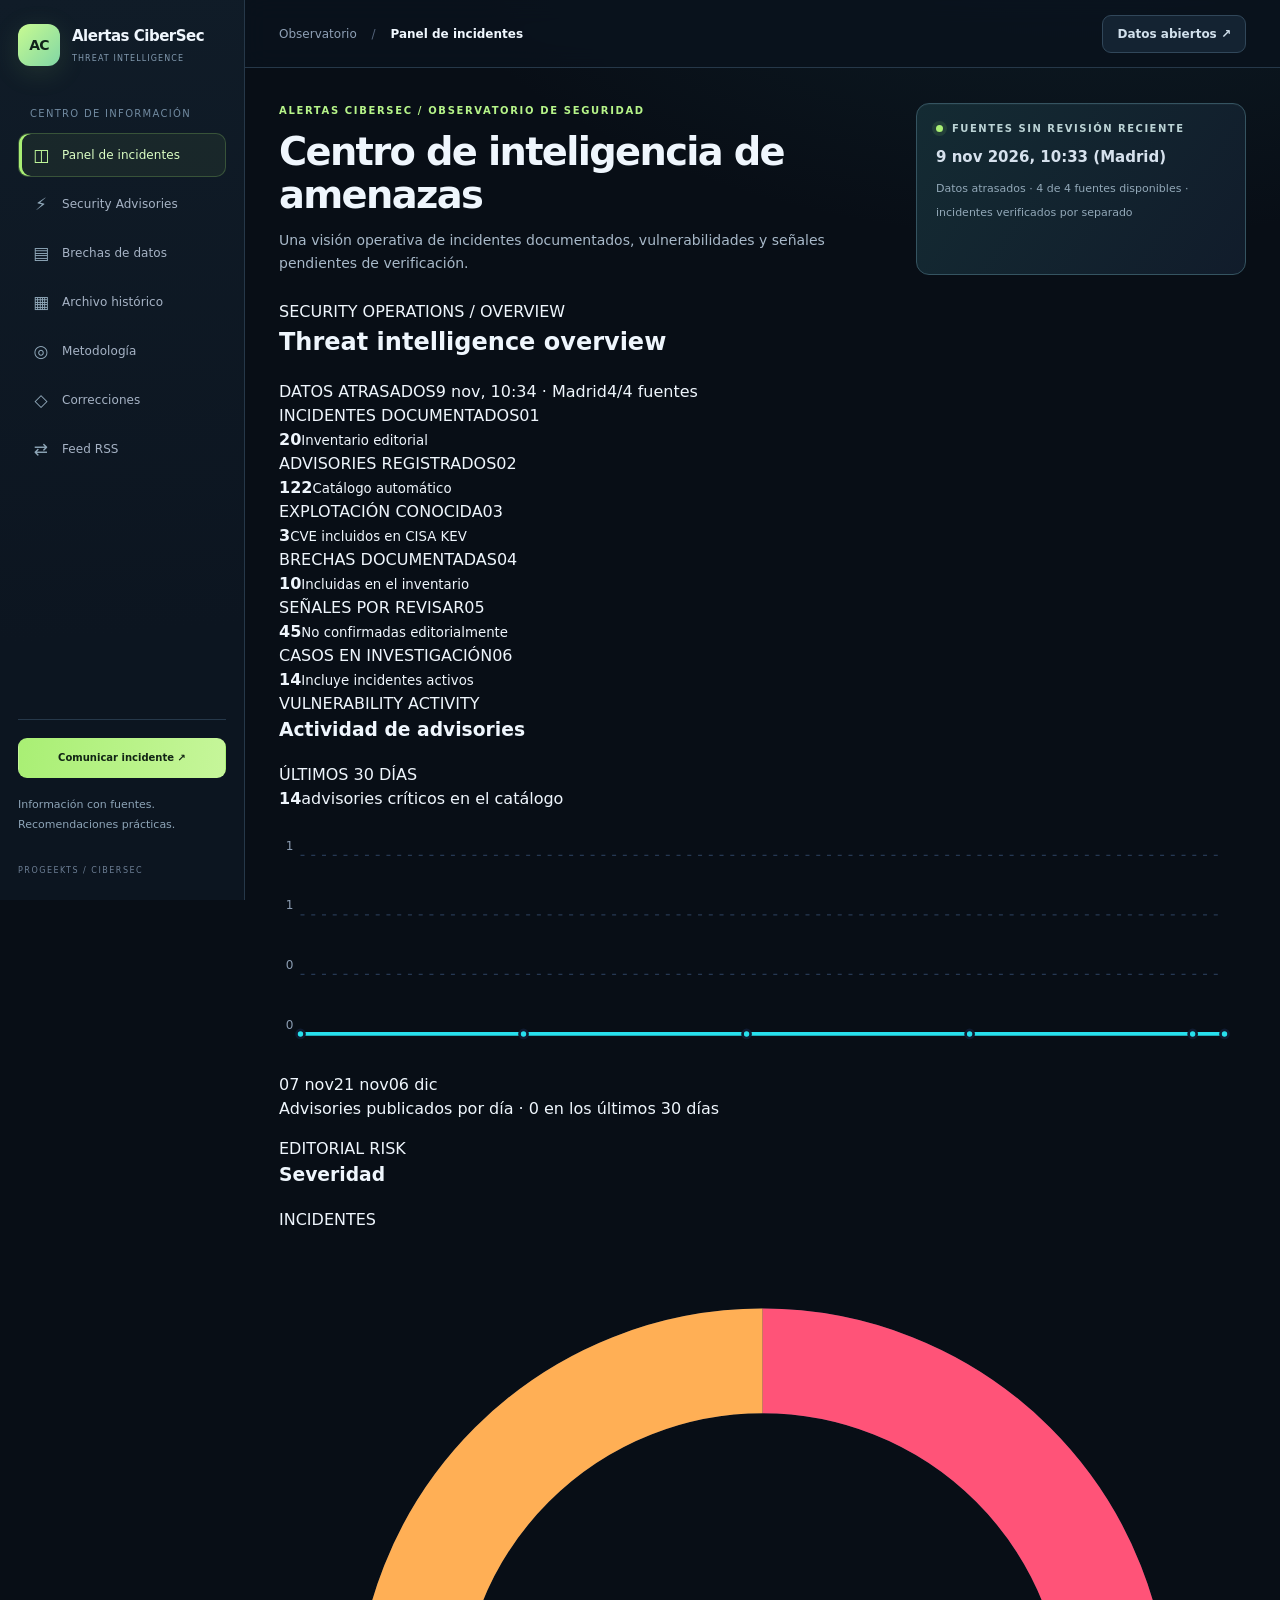
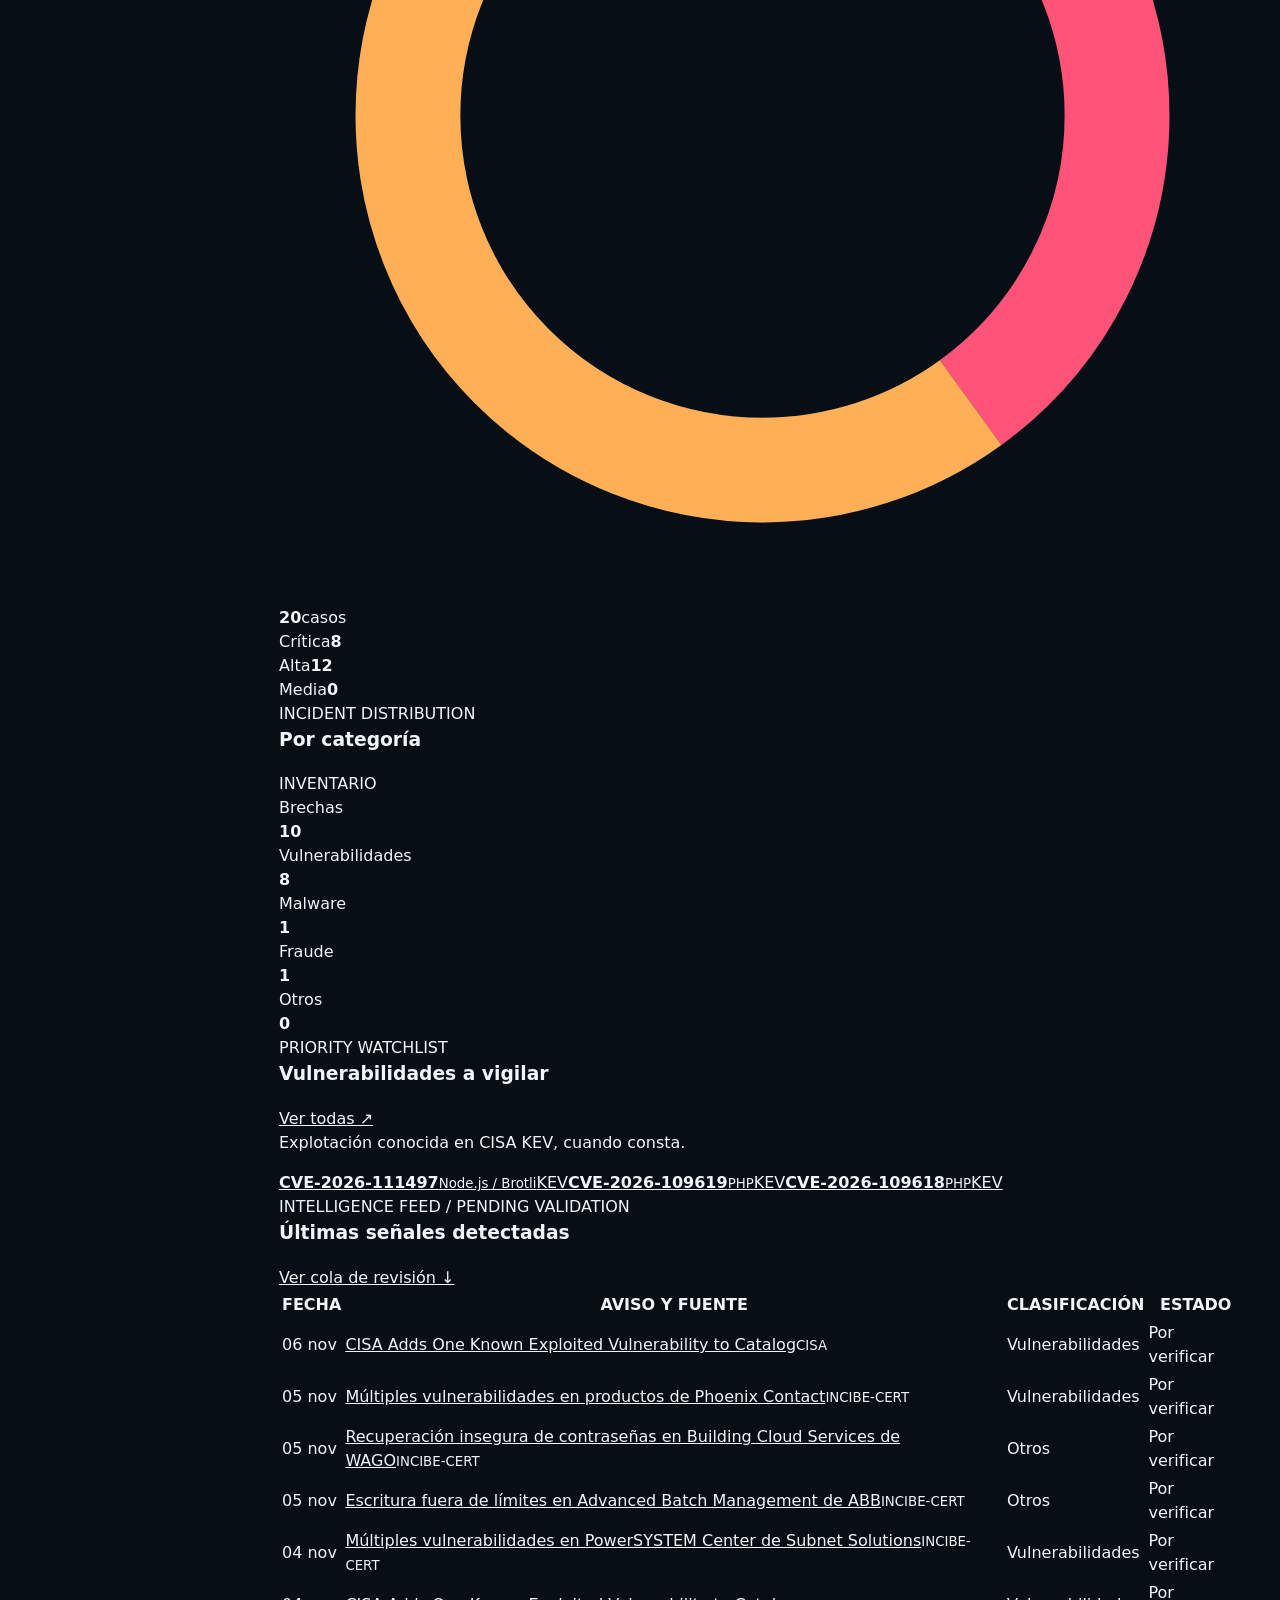
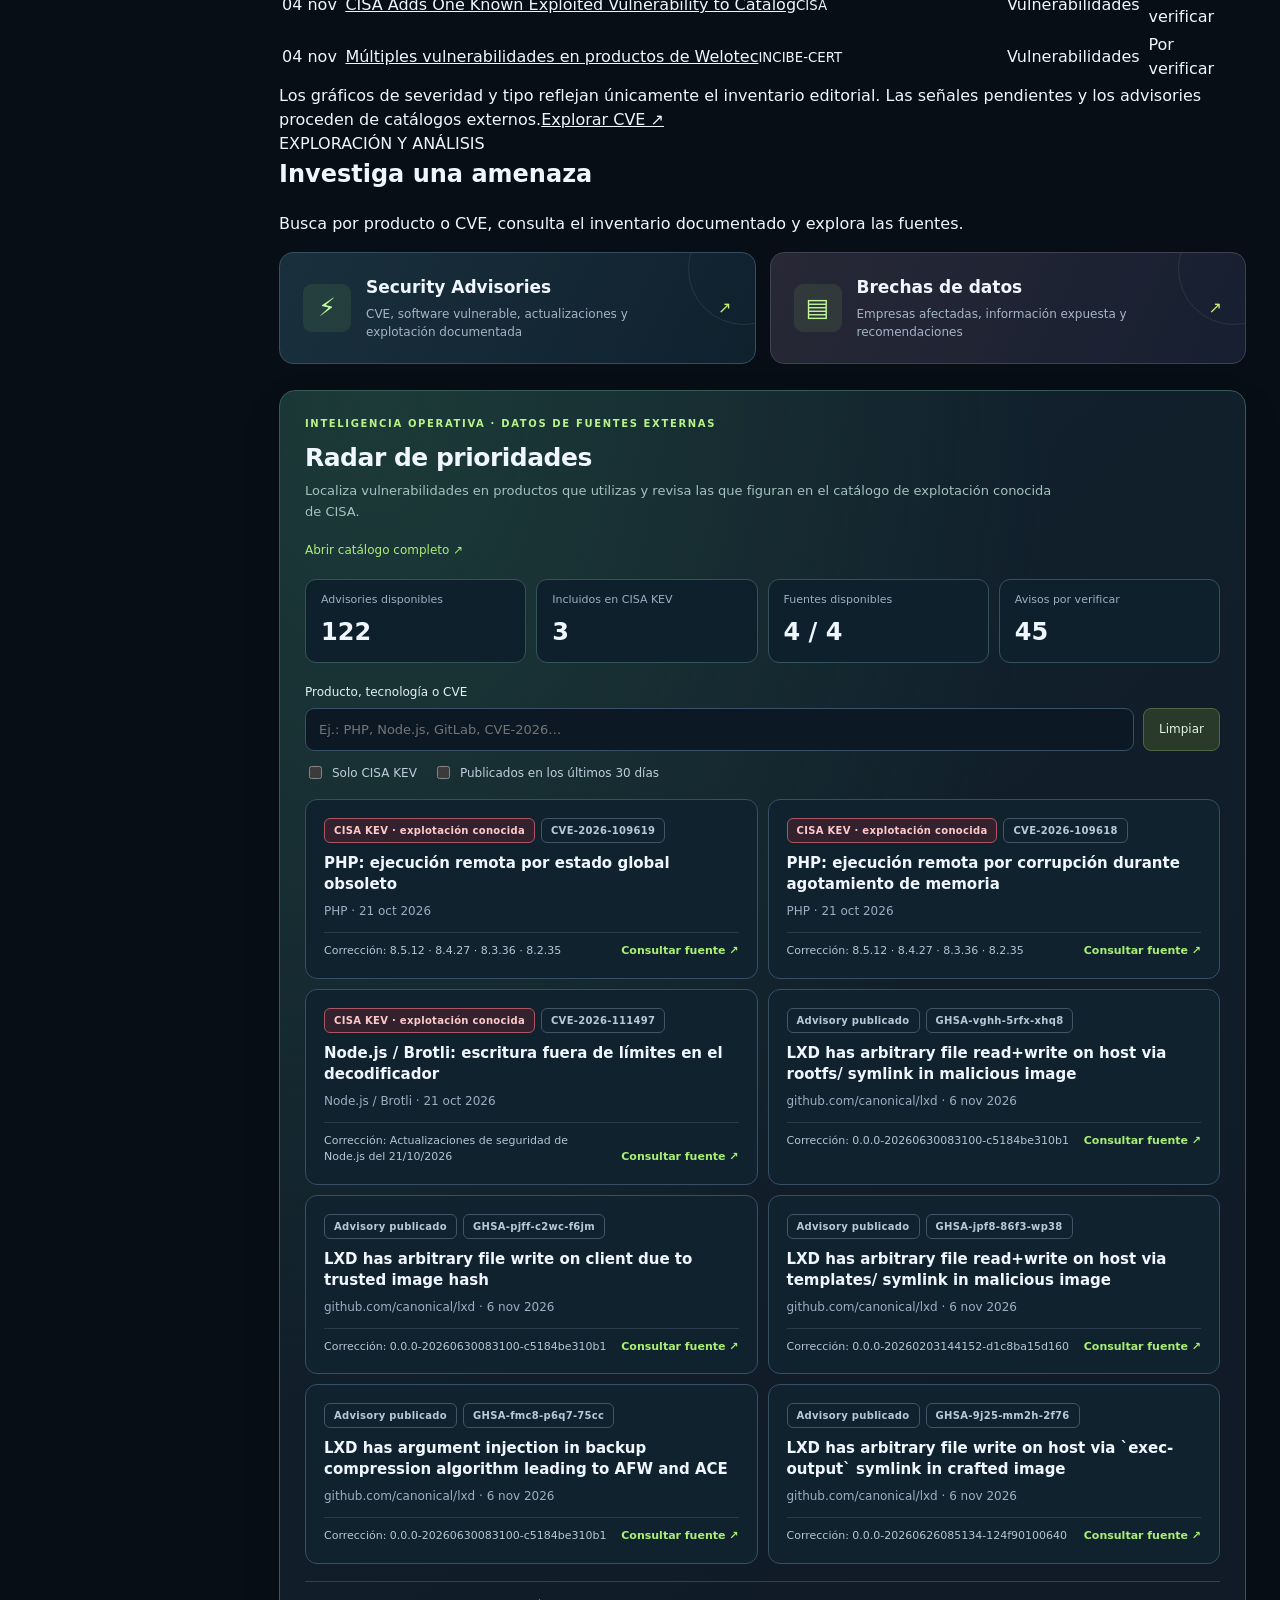
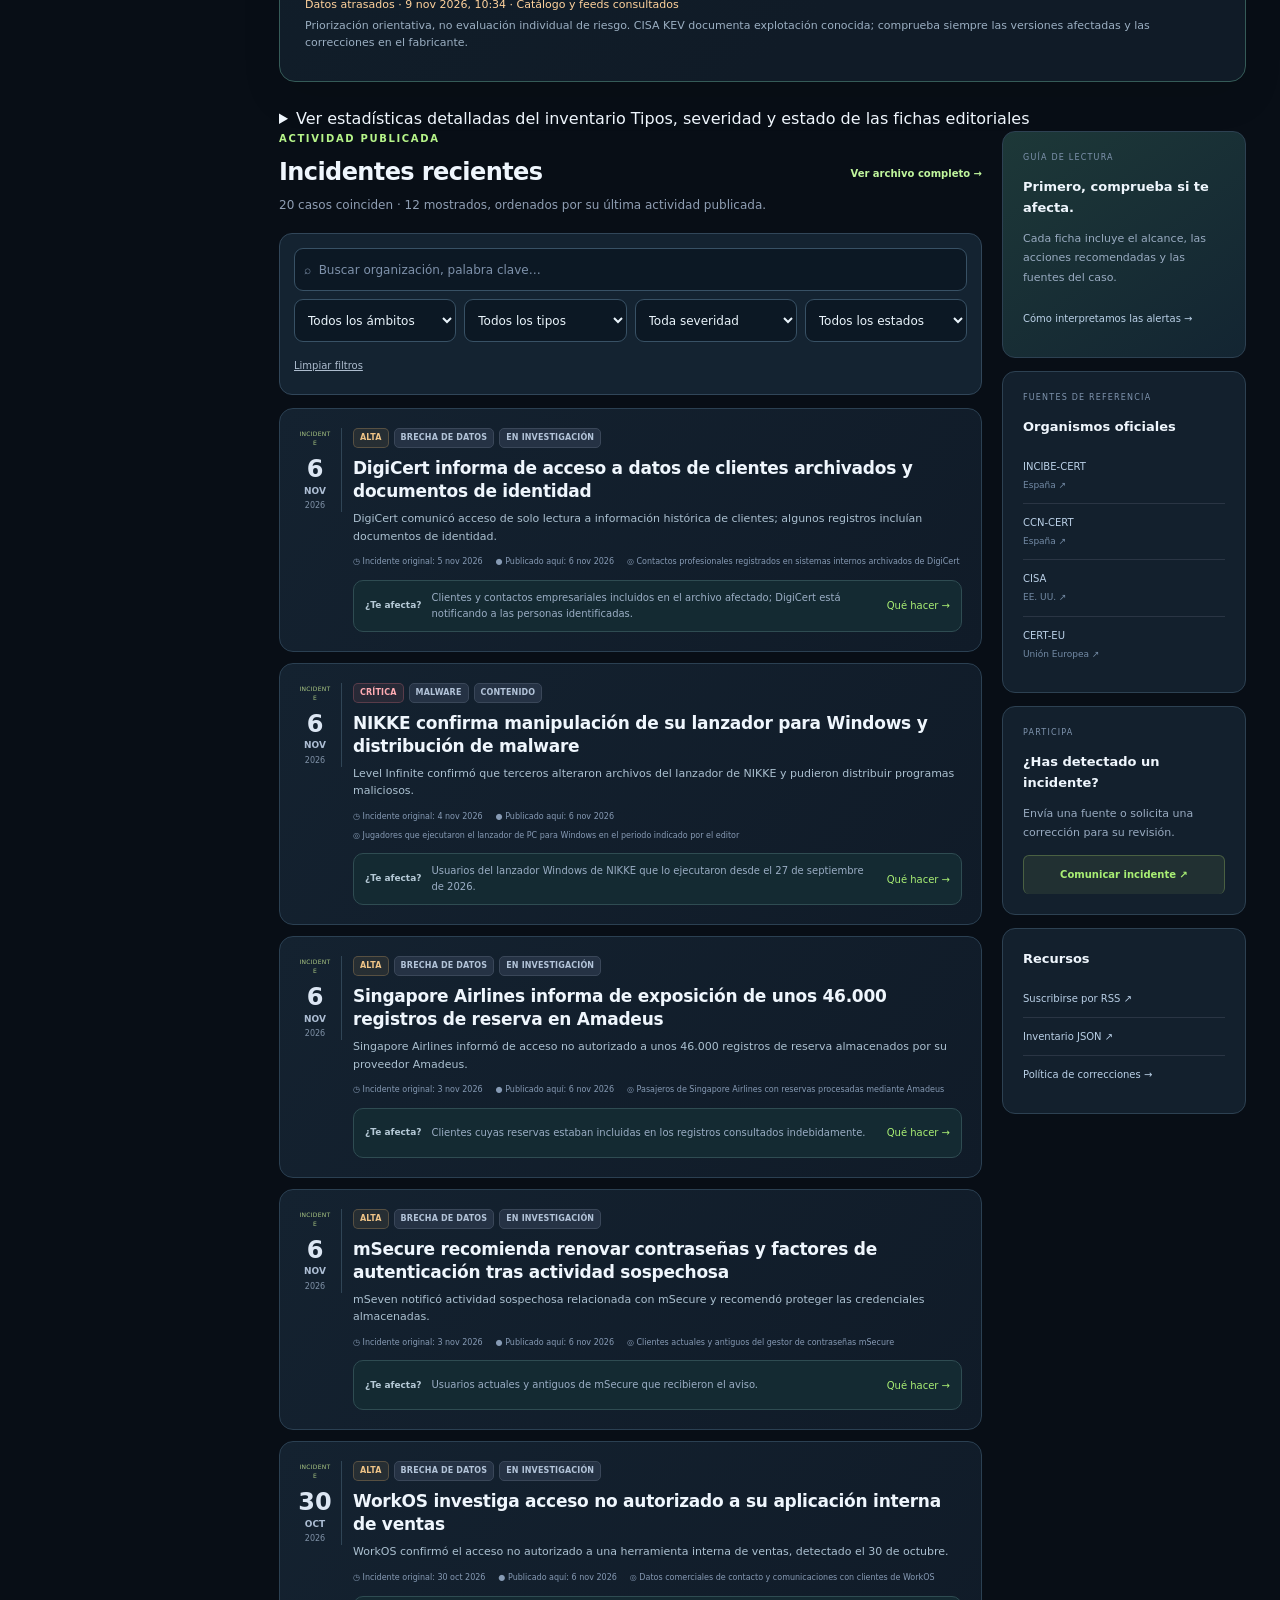
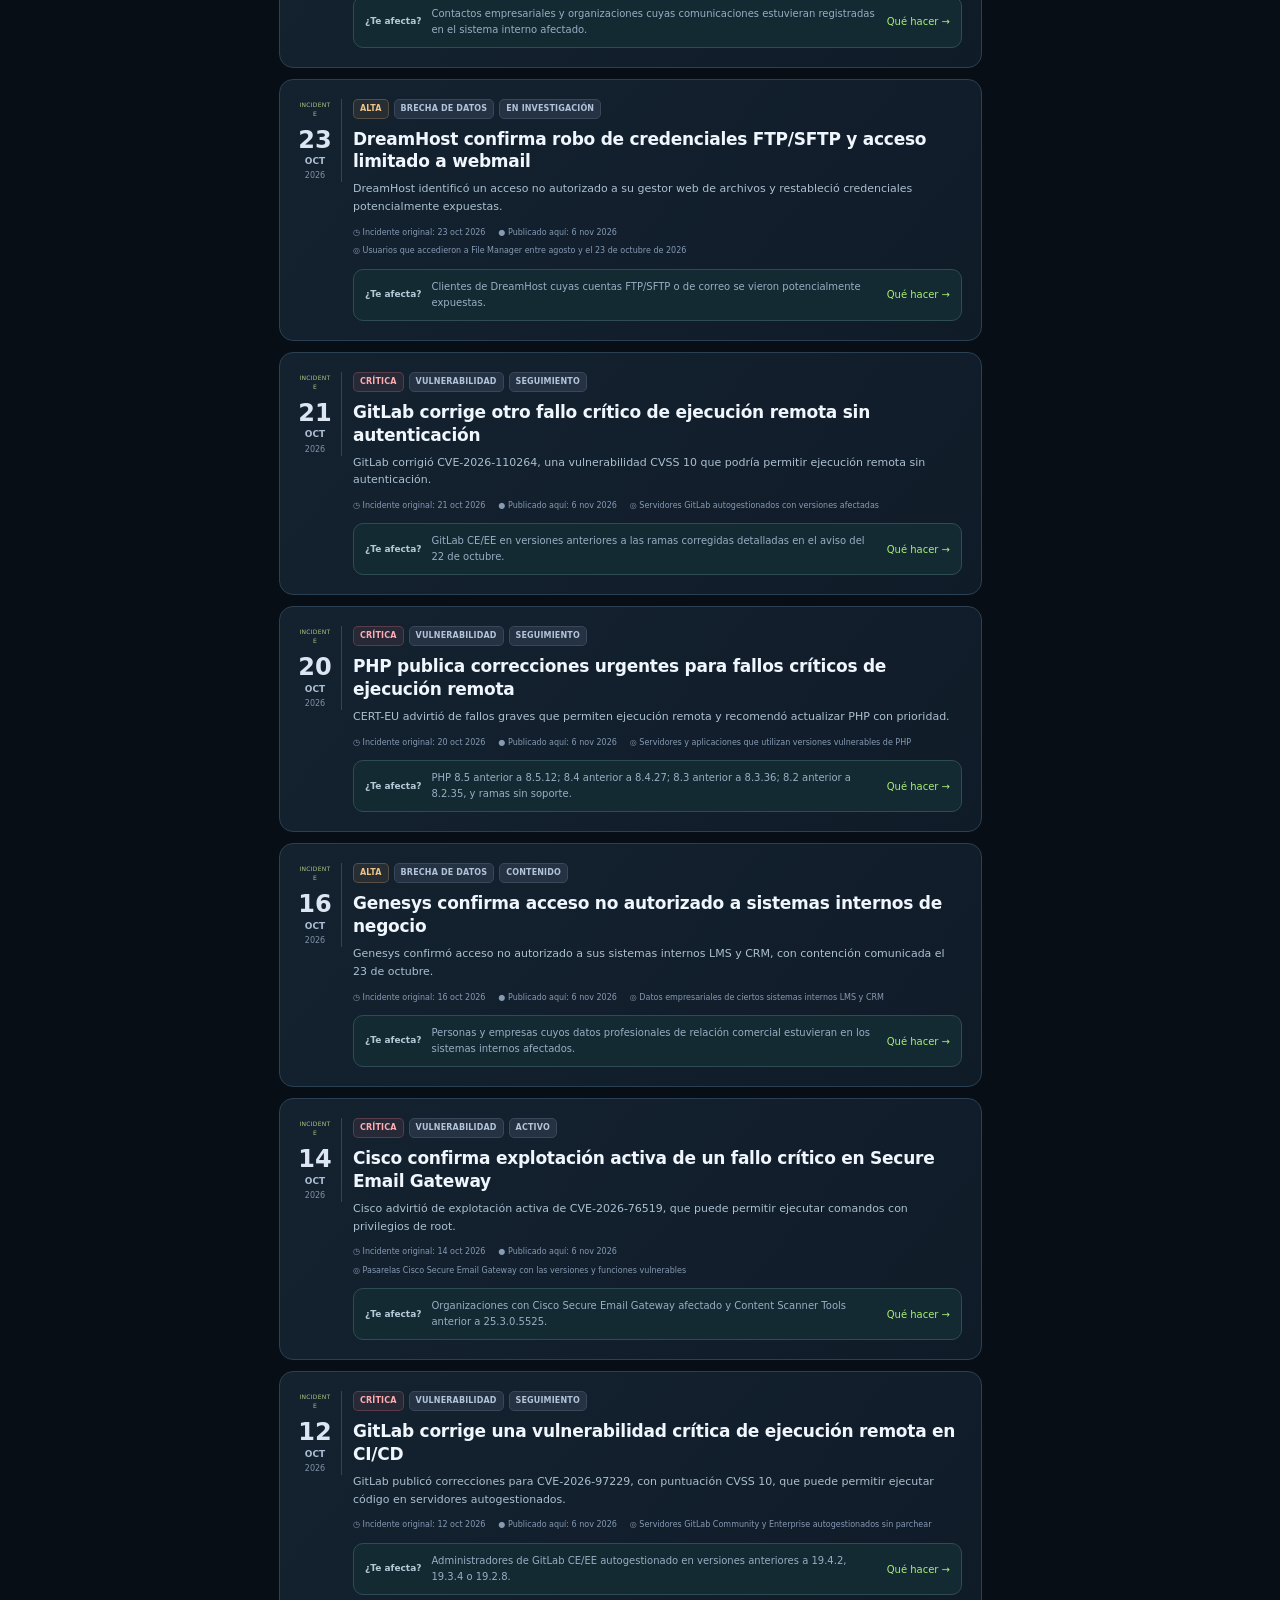
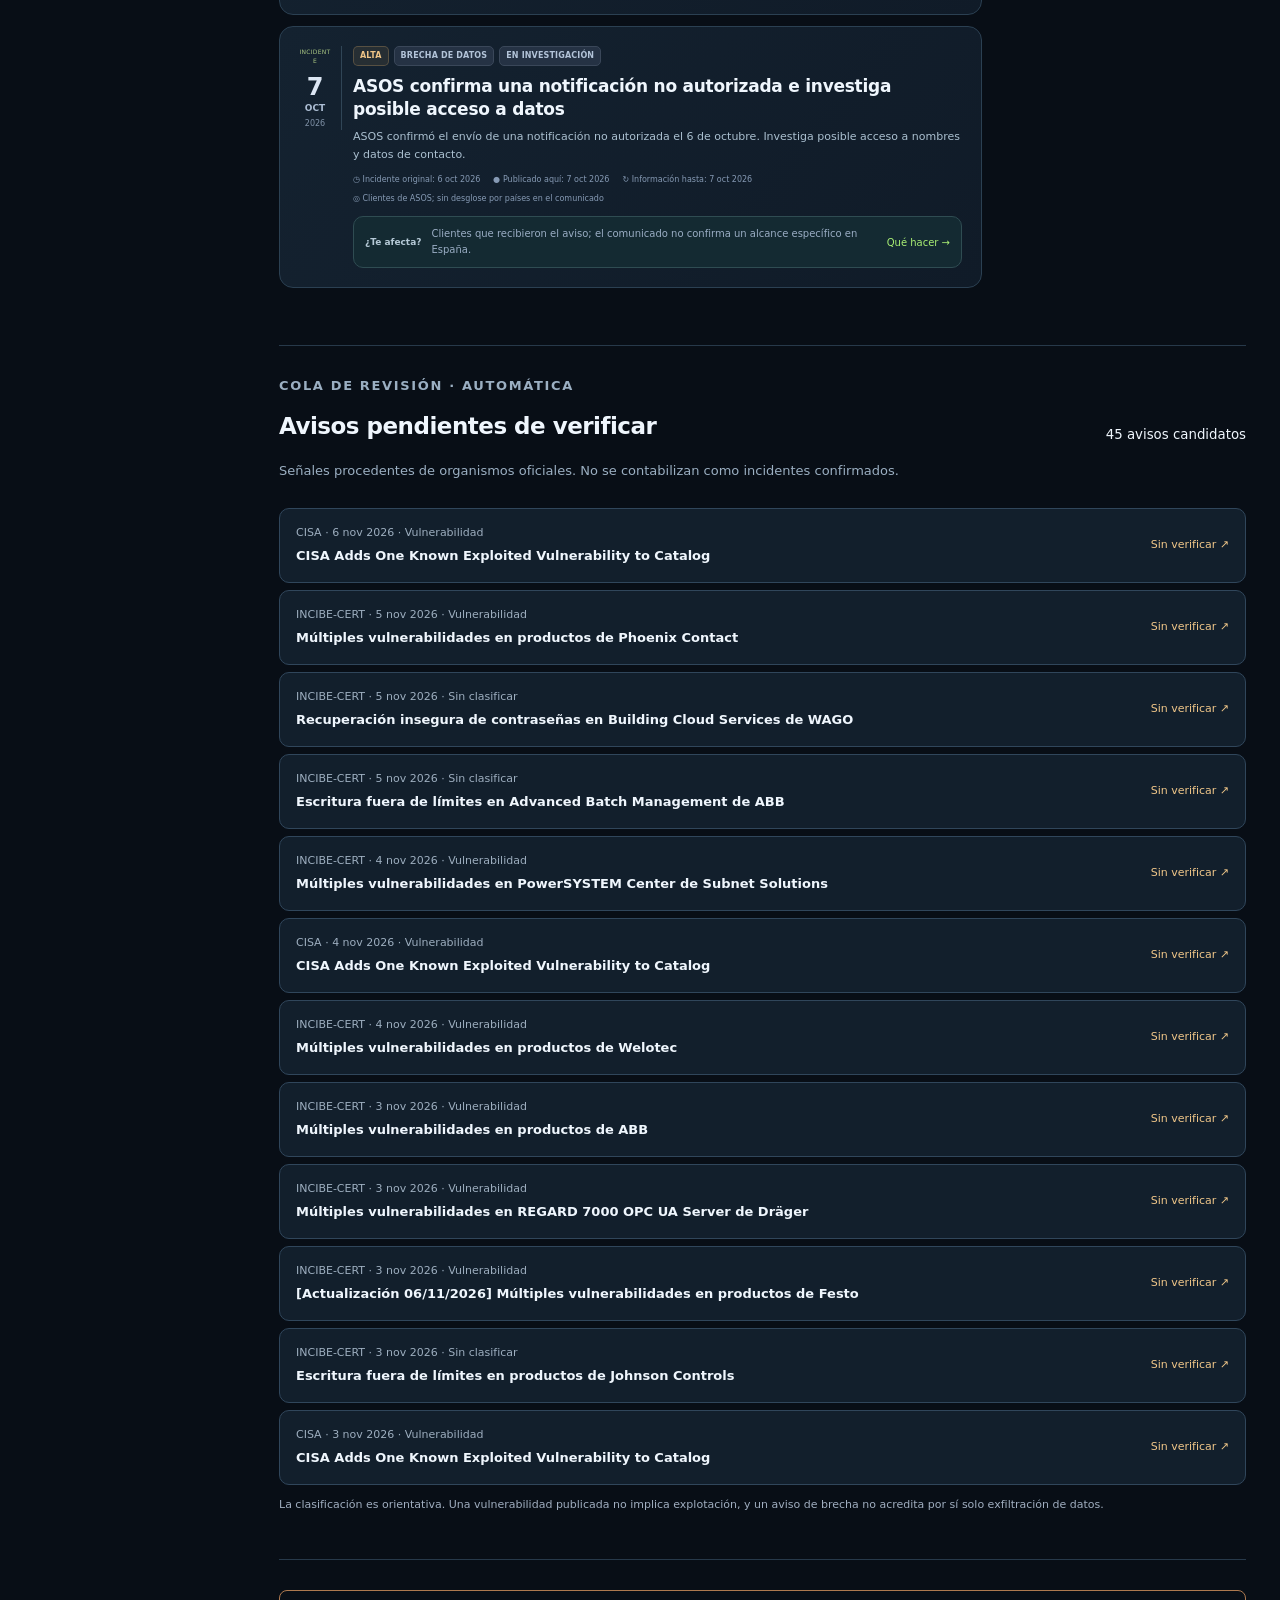
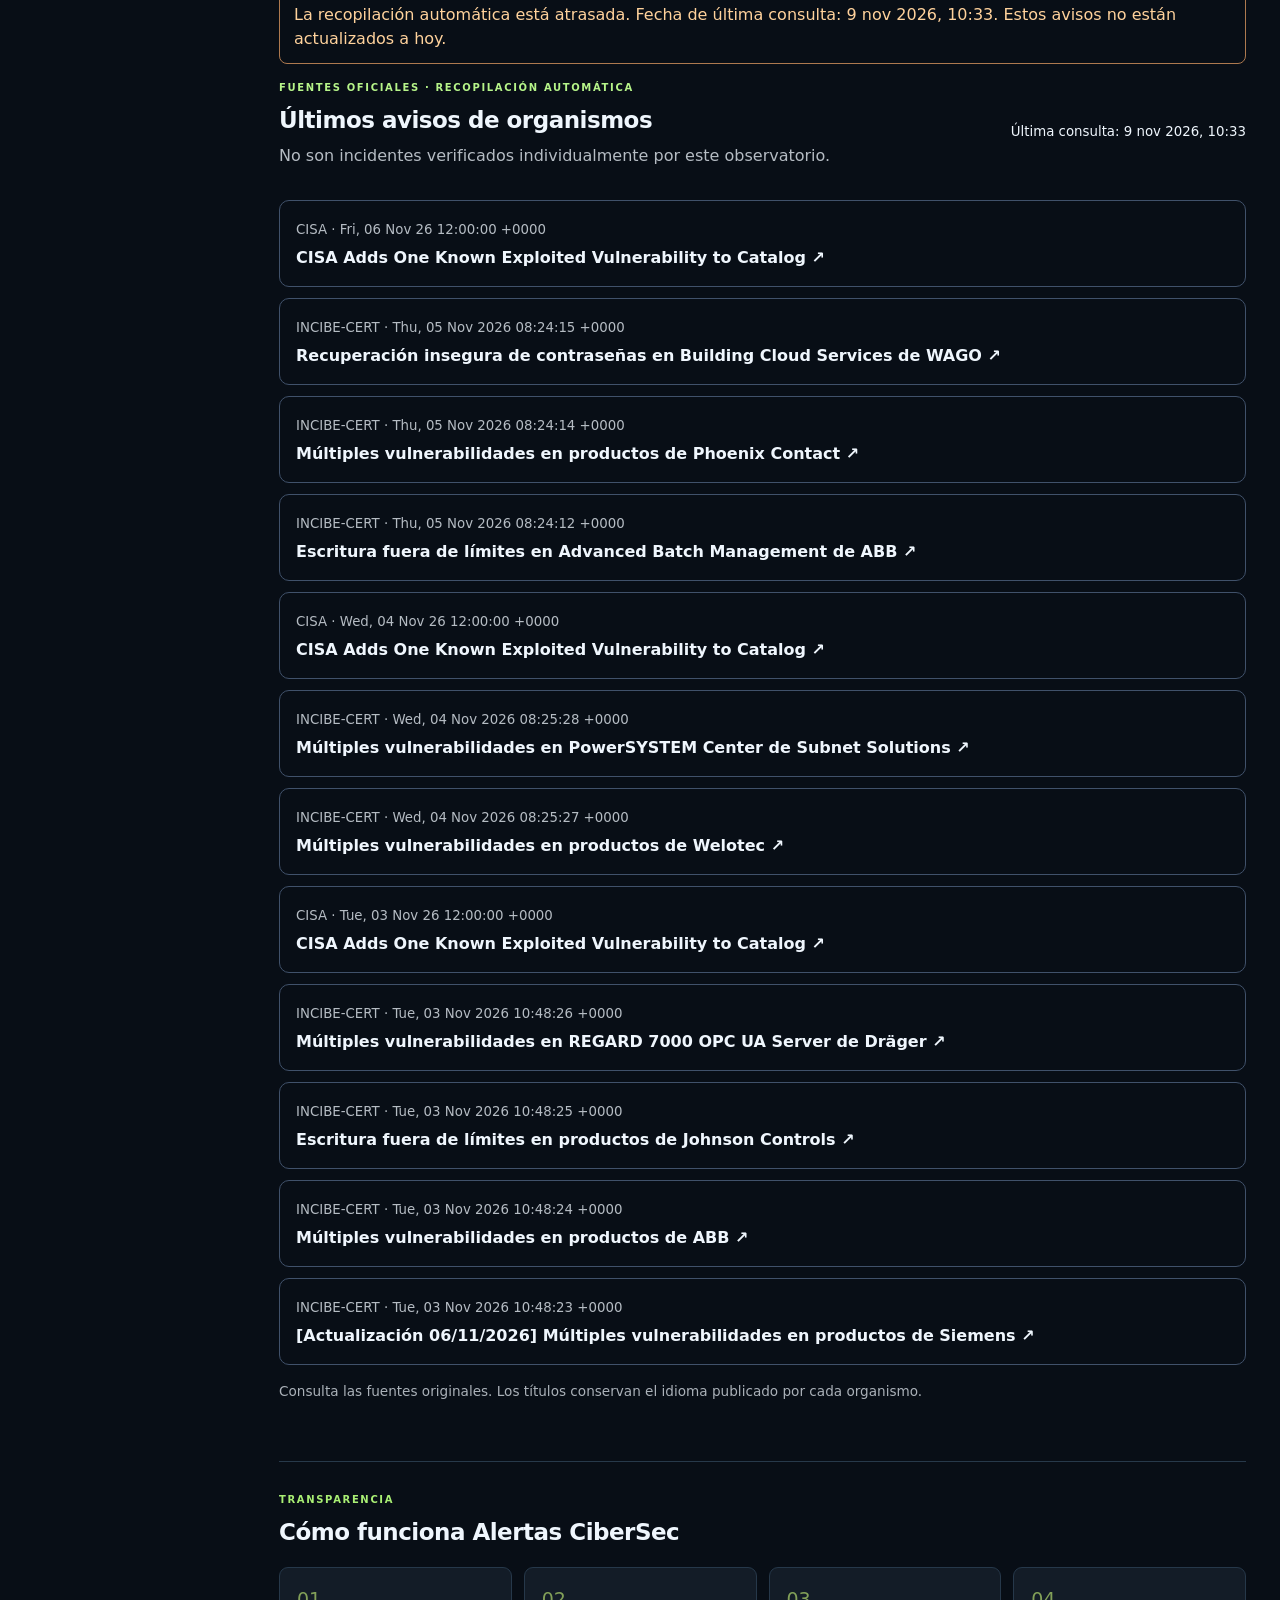
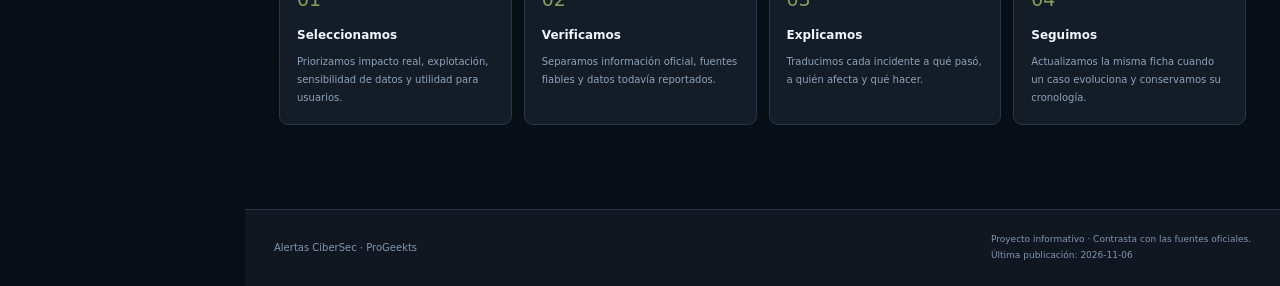
==== index.html @ 8a0296bf "ui: restructurar portada como threat intelligence command center" ====
<!doctype html>
<html lang="es"><head><meta charset="utf-8"><meta name="viewport" content="width=device-width,initial-scale=1"><meta name="description" content="Observatorio de ciberseguridad: incidentes, vulnerabilidades, brechas de datos y fuentes verificables."><meta name="theme-color" content="#0c1017"><title>Alertas CiberSec | Dashboard de incidentes</title><link rel="alternate" type="application/rss+xml" title="Alertas CiberSec RSS" href="feed.xml"><link rel="stylesheet" href="styles.css"><link rel="stylesheet" href="intelligence.css"><link rel="stylesheet" href="signal.css"><link rel="stylesheet" href="threat-console.css"></head>
<body class="dashboard-page"><a class="skip-link" href="#ultimos">Ir a los incidentes</a>
<aside class="dashboard-nav"><a class="brand" href="./"><span class="brand-mark">AC</span><span><strong>Alertas CiberSec</strong><small>THREAT INTELLIGENCE</small></span></a><p class="nav-label">CENTRO DE INFORMACIÓN</p><nav aria-label="Navegación principal"><a class="active" href="#panel"><span>◫</span>Panel de incidentes</a><a href="advisories.html"><span>⚡</span>Security Advisories</a><a href="brechas.html"><span>▤</span>Brechas de datos</a><a href="archivo.html"><span>▦</span>Archivo histórico</a><a href="#metodologia"><span>◎</span>Metodología</a><a href="correcciones.html"><span>◇</span>Correcciones</a><a href="feed.xml"><span>⇄</span>Feed RSS</a></nav><div class="nav-bottom"><a class="side-button" href="reportar.html">Comunicar incidente ↗</a><p>Información con fuentes.<br>Recomendaciones prácticas.</p><small>PROGEEKTS / CIBERSEC</small></div></aside>
<div class="dashboard-workspace"><header class="dashboard-topbar"><span>Observatorio <b>/</b> <strong>Panel de incidentes</strong></span><a href="incidents.json" class="topbar-action">Datos abiertos ↗</a></header>
<main class="dashboard-main" id="panel"><section class="dashboard-heading"><div><p class="eyebrow">ALERTAS CIBERSEC / OBSERVATORIO DE SEGURIDAD</p><h1>Centro de inteligencia de amenazas</h1><p>Una visión operativa de incidentes documentados, vulnerabilidades y señales pendientes de verificación.</p></div><section class="review-status" aria-label="Fecha de revisión"><div class="review-top"><span>ÚLTIMA CONSULTA DE FUENTES</span></div><p id="lastReview" class="review-time">Pendiente de registrar</p><small>Consultando el estado de las fuentes...</small></section></section>
<section id="threatConsole" class="ops-console" aria-label="Centro de operaciones Threat Intelligence">
<div class="ops-toolbar"><div class="ops-toolbar-heading"><span class="ops-section-kicker">SECURITY OPERATIONS / OVERVIEW</span><h2>Threat intelligence <span>overview</span></h2></div><div class="ops-health"><span id="opsSyncState" class="ops-status ops-status-warn">CONSULTANDO</span><span id="opsSyncTime">—</span><span class="ops-health-divider"></span><span id="opsSourcesLabel">Fuentes —</span></div></div>
<div class="ops-kpi-grid">
<article class="ops-kpi"><div class="ops-kpi-top"><span>INCIDENTES DOCUMENTADOS</span><span class="ops-kpi-icon">01</span></div><strong id="opsIncidentCount">—</strong><small>Inventario editorial</small><div class="ops-kpi-accent cyan"></div></article>
<article class="ops-kpi"><div class="ops-kpi-top"><span>ADVISORIES REGISTRADOS</span><span class="ops-kpi-icon">02</span></div><strong id="opsAdvisories">—</strong><small>Catálogo automático</small><div class="ops-kpi-accent blue"></div></article>
<article class="ops-kpi"><div class="ops-kpi-top"><span>EXPLOTACIÓN CONOCIDA</span><span class="ops-kpi-icon">03</span></div><strong id="opsKnownExploited">—</strong><small>CVE incluidos en CISA KEV</small><div class="ops-kpi-accent red"></div></article>
<article class="ops-kpi"><div class="ops-kpi-top"><span>BRECHAS DOCUMENTADAS</span><span class="ops-kpi-icon">04</span></div><strong id="opsBreaches">—</strong><small>Incluidas en el inventario</small><div class="ops-kpi-accent orange"></div></article>
<article class="ops-kpi"><div class="ops-kpi-top"><span>SEÑALES POR REVISAR</span><span class="ops-kpi-icon">05</span></div><strong id="opsCandidates">—</strong><small>No confirmadas editorialmente</small><div class="ops-kpi-accent purple"></div></article>
<article class="ops-kpi"><div class="ops-kpi-top"><span>CASOS EN INVESTIGACIÓN</span><span class="ops-kpi-icon">06</span></div><strong id="opsUnderReview">—</strong><small>Incluye incidentes activos</small><div class="ops-kpi-accent teal"></div></article>
</div>
<div class="ops-visual-grid">
<section class="ops-panel ops-trend"><header><div><span class="ops-panel-kicker">VULNERABILITY ACTIVITY</span><h3>Actividad de advisories</h3></div><span class="ops-panel-meta">ÚLTIMOS 30 DÍAS</span></header>
<div class="ops-trend-number"><strong id="opsCriticalAdvisories">—</strong><span>advisories críticos en el catálogo</span></div>
<div class="ops-chart-wrap"><svg id="opsTrendChart" viewBox="0 0 720 190" preserveAspectRatio="none" role="img" aria-label="Tendencia de avisos de seguridad publicados durante los últimos 30 días"></svg><div id="opsTrendLabels" class="ops-trend-labels"></div></div><p id="opsTrendCaption" class="ops-panel-note">Cargando evolución del catálogo…</p>
</section>
<section class="ops-panel ops-severity"><header><div><span class="ops-panel-kicker">EDITORIAL RISK</span><h3>Severidad</h3></div><span class="ops-panel-meta">INCIDENTES</span></header>
<div class="ops-severity-body"><div class="ops-donut-wrap"><svg viewBox="0 0 120 120" role="img" aria-label="Distribución de severidad de los incidentes"><circle cx="60" cy="60" r="44" fill="none" stroke="#26364f" stroke-width="13"/><g id="opsDonutSegments" transform="rotate(-90 60 60)"></g></svg><div><strong id="opsDonutLabel">—</strong><span>casos</span></div></div><div id="opsSeverityLegend" class="ops-severity-legend"></div></div>
</section>
<section class="ops-panel ops-types"><header><div><span class="ops-panel-kicker">INCIDENT DISTRIBUTION</span><h3>Por categoría</h3></div><span class="ops-panel-meta">INVENTARIO</span></header><div id="opsTypeBars" class="ops-type-bars"></div></section>
<section class="ops-panel ops-priorities"><header><div><span class="ops-panel-kicker">PRIORITY WATCHLIST</span><h3>Vulnerabilidades a vigilar</h3></div><a href="advisories.html">Ver todas ↗</a></header><p class="ops-panel-note">Explotación conocida en CISA KEV, cuando consta.</p><div id="opsPriorityList" class="ops-priority-list"><p class="ops-muted">Consultando CVE…</p></div></section>
</div>
<section class="ops-panel ops-table-panel" aria-labelledby="opsSignalsTitle"><header><div><span class="ops-panel-kicker">INTELLIGENCE FEED / PENDING VALIDATION</span><h3 id="opsSignalsTitle">Últimas señales detectadas</h3></div><a href="#candidateReview">Ver cola de revisión ↓</a></header>
<div class="ops-table-scroll"><table class="ops-table"><thead><tr><th>FECHA</th><th>AVISO Y FUENTE</th><th>CLASIFICACIÓN</th><th>ESTADO</th></tr></thead><tbody id="opsSignalsTable"><tr><td colspan="4">Consultando las últimas señales…</td></tr></tbody></table></div>
<div class="ops-table-foot"><span id="opsDataNote">Datos de organismos y catálogos públicos; no son ataques en directo.</span><a href="advisories.html">Explorar CVE ↗</a></div>
</section></section>
<div class="ops-secondary-heading"><span>EXPLORACIÓN Y ANÁLISIS</span><h2>Investiga una amenaza</h2><p>Busca por producto o CVE, consulta el inventario documentado y explora las fuentes.</p></div>
<section class="intel-links" aria-label="Nuevos centros de información"><a href="advisories.html"><span class="intel-link-icon">⚡</span><span><strong>Security Advisories</strong><small>CVE, software vulnerable, actualizaciones y explotación documentada</small></span><span class="intel-link-arrow">↗</span></a><a href="brechas.html"><span class="intel-link-icon">▤</span><span><strong>Brechas de datos</strong><small>Empresas afectadas, información expuesta y recomendaciones</small></span><span class="intel-link-arrow">↗</span></a></section>
<section id="priorityRadar" class="priority-radar" aria-labelledby="radarHeading">
<div class="radar-header"><div><p class="eyebrow">INTELIGENCIA OPERATIVA · DATOS DE FUENTES EXTERNAS</p><h2 id="radarHeading">Radar de prioridades</h2><p>Localiza vulnerabilidades en productos que utilizas y revisa las que figuran en el catálogo de explotación conocida de CISA.</p></div><a href="advisories.html">Abrir catálogo completo ↗</a></div>
<div class="radar-metrics"><div><small>Advisories disponibles</small><strong id="radarTotal">—</strong></div><div><small>Incluidos en CISA KEV</small><strong id="radarKevCount">—</strong></div><div><small>Fuentes disponibles</small><strong id="radarSourcesCount">—</strong></div><div><small>Avisos por verificar</small><strong id="radarPendingCount">—</strong></div></div>
<div class="radar-controls"><label for="radarSearch">Producto, tecnología o CVE</label><div class="radar-input-row"><input id="radarSearch" type="search" placeholder="Ej.: PHP, Node.js, GitLab, CVE-2026…" autocomplete="off"/><button id="radarClear" type="button">Limpiar</button></div><div class="radar-checks"><label><input id="radarKevOnly" type="checkbox"/> Solo CISA KEV</label><label><input id="radarRecentOnly" type="checkbox"/> Publicados en los últimos 30 días</label></div></div>
<div id="radarResults" class="radar-results" aria-live="polite"><p>Consultando advisories…</p></div>
<div class="radar-footer"><p id="radarStatus" role="status">Consultando el estado de las fuentes…</p><p>Priorización orientativa, no evaluación individual de riesgo. CISA KEV documenta explotación conocida; comprueba siempre las versiones afectadas y las correcciones en el fabricante.</p></div>
</section>
<details class="ops-editorial-details"><summary>Ver estadísticas detalladas del inventario <span>Tipos, severidad y estado de las fichas editoriales</span></summary><div class="ops-editorial-inner"><section class="summary-grid" id="summary" aria-label="Indicadores del inventario"></section>
<section class="analytics-grid" id="analytics" aria-label="Distribución de los incidentes"></section>
</div></details><div class="main-layout"><div class="main-column"><section id="ultimos" class="section-head"><div><p class="eyebrow">ACTIVIDAD PUBLICADA</p><h2>Incidentes recientes</h2><p id="resultCount">Casos ordenados por su última actividad publicada.</p></div><a href="archivo.html">Ver archivo completo →</a></section>
<section class="controls" aria-label="Filtros"><input aria-label="Buscar incidentes" id="search" type="search" placeholder="⌕  Buscar organización, palabra clave…"><select aria-label="Ámbito geográfico" id="geoFilter"><option value="all">Todos los ámbitos</option><option value="espana">España</option><option value="europa">Europa</option><option value="global">Global</option><option value="norteamerica">Norteamérica</option><option value="otro">Otros</option></select><select aria-label="Tipo de incidente" id="typeFilter"><option value="all">Todos los tipos</option><option value="fraude">Fraude / phishing</option><option value="brecha">Brecha de datos</option><option value="vulnerabilidad">Vulnerabilidad</option><option value="malware">Malware</option><option value="otro">Otros</option></select><select aria-label="Severidad" id="severityFilter"><option value="all">Toda severidad</option><option value="critica">Crítica</option><option value="alta">Alta</option><option value="media">Media</option></select><select aria-label="Estado del incidente" id="stateFilter"><option value="all">Todos los estados</option><option value="activo">Activo</option><option value="investigacion">En investigación</option><option value="contenido">Contenido</option><option value="resuelto">Resuelto</option><option value="seguimiento">Seguimiento</option></select><button id="resetFilters" class="reset-button" type="button">Limpiar filtros</button></section><section class="incident-list" id="incidentList" aria-live="polite"></section></div>
<aside class="sidebar"><section class="side-card focus-card"><span class="side-label">GUÍA DE LECTURA</span><h3>Primero, comprueba si te afecta.</h3><p>Cada ficha incluye el alcance, las acciones recomendadas y las fuentes del caso.</p><a href="#metodologia">Cómo interpretamos las alertas →</a></section><section class="side-card"><span class="side-label">FUENTES DE REFERENCIA</span><h3>Organismos oficiales</h3><a href="https://www.incibe.es/incibe-cert" target="_blank" rel="noopener">INCIBE-CERT <small>España ↗</small></a><a href="https://www.ccn-cert.cni.es/" target="_blank" rel="noopener">CCN-CERT <small>España ↗</small></a><a href="https://www.cisa.gov/" target="_blank" rel="noopener">CISA <small>EE. UU. ↗</small></a><a href="https://cert.europa.eu/" target="_blank" rel="noopener">CERT-EU <small>Unión Europea ↗</small></a></section><section class="side-card"><span class="side-label">PARTICIPA</span><h3>¿Has detectado un incidente?</h3><p>Envía una fuente o solicita una corrección para su revisión.</p><a class="side-button" href="reportar.html">Comunicar incidente ↗</a></section><section class="side-card"><h3>Recursos</h3><a href="feed.xml">Suscribirse por RSS ↗</a><a href="incidents.json">Inventario JSON ↗</a><a href="correcciones.html">Política de correcciones →</a></section></aside></div>
<section class="methodology candidate-section" id="candidateReview"><h2>Avisos pendientes de verificar</h2><p>Consultando cola de revisión…</p></section>
<section id="sourceAlerts" class="methodology" aria-label="Últimos avisos de fuentes oficiales"><h2>Avisos de organismos oficiales</h2><p>Recopilación automática pendiente de la primera ejecución.</p></section>
<section class="methodology" id="metodologia"><p class="eyebrow blue">TRANSPARENCIA</p><h2>Cómo funciona Alertas CiberSec</h2><div class="method-grid"><div><b>01</b><strong>Seleccionamos</strong><p>Priorizamos impacto real, explotación, sensibilidad de datos y utilidad para usuarios.</p></div><div><b>02</b><strong>Verificamos</strong><p>Separamos información oficial, fuentes fiables y datos todavía reportados.</p></div><div><b>03</b><strong>Explicamos</strong><p>Traducimos cada incidente a qué pasó, a quién afecta y qué hacer.</p></div><div><b>04</b><strong>Seguimos</strong><p>Actualizamos la misma ficha cuando un caso evoluciona y conservamos su cronología.</p></div></div></section></main><footer><div class="footer-inner"><span>Alertas CiberSec · ProGeekts</span><div><p>Proyecto informativo · Contrasta con las fuentes oficiales.</p><p id="lastUpdated"></p></div></div></footer></div><script src="incidents.js"></script><script src="app.js"></script><script src="source-alerts.js"></script><script src="incident-candidates.js"></script><script src="priority-radar.js"></script><script src="threat-console.js"></script></body></html>
---- styles.css ----
:root{color-scheme:dark;--navy:#0c1017;--navy2:#131b26;--blue:#c4ef76;--accent:#c4ef76;--blue2:#1a2923;--ink:#edf2f8;--muted:#97a5b6;--line:#2a3544;--soft:#151e2a;--white:#131b26;--red:#ed7984;--orange:#ecb96b;--shadow:0 8px 24px #0002}*{box-sizing:border-box}html{scroll-behavior:smooth;scroll-padding-top:22px}body{margin:0;font-family:Inter,ui-sans-serif,system-ui,-apple-system,"Segoe UI",sans-serif;background:var(--navy);color:var(--ink);line-height:1.5}button,input,select{font:inherit}button,a{touch-action:manipulation}a{color:inherit}button{cursor:pointer}a:focus-visible,button:focus-visible,input:focus-visible,select:focus-visible{outline:2px solid var(--accent);outline-offset:4px}::selection{background:#c4ef7640}h1,h2,h3,p{margin-top:0}.wrap{width:min(1240px,calc(100% - 48px));margin:auto}.brand{display:flex;align-items:center;gap:10px;text-decoration:none}.brand-mark{display:grid;place-items:center;width:37px;height:40px;background:var(--accent);color:#172310;border-radius:8px;font-size:13px;font-weight:800;letter-spacing:-.7px;flex-shrink:0}.brand strong{display:block;font-size:15px;font-weight:650;letter-spacing:-.4px}.brand small{display:block;font-size:7px;color:#8e9cb0;letter-spacing:1.4px;margin-top:5px}.dashboard-nav{position:fixed;inset:0 auto 0 0;width:218px;padding:29px 18px;background:#101721;border-right:1px solid var(--line);z-index:30;display:flex;flex-direction:column}.nav-label{margin:43px 10px 13px;font-size:9px;letter-spacing:1.3px;color:#7d8ba0}.dashboard-nav nav{display:flex;flex-direction:column;gap:7px}.dashboard-nav nav a{display:flex;align-items:center;gap:11px;text-decoration:none;padding:13px 11px;font-size:12px;color:#a6b3c5;border-radius:7px;min-height:45px}.dashboard-nav nav a span{width:19px;font-size:20px;line-height:1}.dashboard-nav nav a.active{background:#c4ef7615;box-shadow:inset 2px 0 var(--accent);color:var(--accent)}.dashboard-nav nav a:hover{background:#202b38;color:var(--ink)}.nav-bottom{margin-top:auto;border-top:1px solid var(--line);padding-top:20px}.nav-bottom p{font-size:11px;color:#8c9bae;margin:17px 0 21px;line-height:1.8}.nav-bottom>small{color:#6c7e94;letter-spacing:1.5px;font-size:8px}.dashboard-workspace{margin-left:218px}.dashboard-topbar{height:65px;padding:0 29px;display:flex;align-items:center;justify-content:space-between;border-bottom:1px solid var(--line);background:#101721;font-size:11px;color:#8e9fb5}.dashboard-topbar b{font-weight:400;margin:0 11px;color:#54637a}.dashboard-topbar strong{color:#d3dfed;font-weight:500}.topbar-action{border:1px solid var(--line);padding:9px 12px;border-radius:6px;text-decoration:none;color:#b9c7d9}.topbar-action:hover{border-color:#6c8054}.dashboard-main{padding:29px;max-width:1770px;margin:auto}.dashboard-heading{display:flex;align-items:center;justify-content:space-between;gap:25px;margin-bottom:25px}.eyebrow{color:var(--accent);font-size:9px;font-weight:650;letter-spacing:1.5px;margin:0 0 8px}.eyebrow.blue{color:var(--accent)}.dashboard-heading h1{font-size:32px;line-height:1.2;font-weight:650;letter-spacing:-1.1px;margin:0 0 9px}.dashboard-heading>div>p:last-child{color:var(--muted);font-size:12px;margin-bottom:0}.review-status{background:#151e29;border:1px solid var(--line);border-radius:9px;padding:13px 16px;min-width:230px}.review-top{font-size:8px;letter-spacing:1.1px;color:#a3b0c2}.review-time{font-size:12px;color:#d6e1ed;margin:7px 0 4px;font-weight:600}.review-status small{font-size:9px;color:#8999ad}.summary-grid{display:grid;grid-template-columns:repeat(5,minmax(0,1fr));gap:12px;margin-bottom:22px}.stat{background:#151e2a;border:1px solid var(--line);padding:17px 16px;border-radius:9px;display:flex;align-items:flex-start;gap:10px;min-width:0;min-height:120px}.stat i{font-style:normal;font-size:17px;color:var(--accent);line-height:1.3}.stat>span{font-size:10px;color:#a0afc2;line-height:1.5;min-width:0}.stat strong{display:block;color:#f1f5fa;font-size:33px;line-height:1;margin-top:17px;font-weight:600;font-variant-numeric:tabular-nums;letter-spacing:-1px}.stat:first-child{background:var(--accent);border-color:var(--accent)}.stat:first-child i,.stat:first-child>span,.stat:first-child strong{color:#253318}.analytics-grid{display:grid;grid-template-columns:1.12fr 1fr 1fr;gap:13px;margin-bottom:29px}.analysis-card{background:#131c27;border:1px solid var(--line);border-radius:10px;padding:19px 18px;min-width:0}.analysis-card h2{font-size:13px;font-weight:600;letter-spacing:-.1px;margin:0 0 5px}.analysis-card header p{font-size:9px;color:#8c9db3;margin:0}.type-bars{display:flex;flex-direction:column;gap:17px;margin:24px 0 10px}.bar-row{display:grid;grid-template-columns:110px minmax(0,1fr) 16px;gap:9px;font-size:10px;align-items:center;color:#a9b7c9}.bar-row b{text-align:right;font-size:11px;color:var(--ink);font-weight:550;font-variant-numeric:tabular-nums}.bar-track{height:7px;background:#263343;border-radius:4px;overflow:hidden}.bar-track i{display:block;height:100%;background:var(--accent);border-radius:4px}.bar-row:nth-child(2n) i{background:#65cbbd}.severity-chart{display:flex;align-items:center;gap:12px;margin:16px 0 12px}.donut{position:relative;width:128px;flex-shrink:0}.donut svg{display:block;width:100%;transform:rotate(-90deg)}.donut>div{position:absolute;inset:0;display:flex;align-items:center;justify-content:center;flex-direction:column}.donut strong{font-size:28px;font-weight:600;letter-spacing:-.8px}.donut small{font-size:9px;color:var(--muted)}.chart-legend{flex:1;min-width:0}.chart-legend>div{display:flex;gap:7px;align-items:center;font-size:10px;margin:13px 0;color:#adbcd0}.chart-legend i{width:6px;height:6px;border-radius:2px;flex-shrink:0}.chart-legend b{margin-left:auto;color:#e7edf5;font-size:12px;font-weight:500}.chart-legend p{font-size:10px;color:var(--muted)}.chart-note{font-size:9px;color:#8296ae;border-top:1px solid var(--line);padding-top:10px;margin-bottom:0;line-height:1.7}.state-rows{margin-top:18px}.state-rows>div{display:flex;gap:9px;align-items:center;padding:9px 0;border-bottom:1px solid #273240;color:#a6b6ca;font-size:10px}.state-rows>div:last-child{border:0}.state-rows b{margin-left:auto;color:#e6edf6;font-size:12px;font-weight:550}.state-dot{width:6px;height:6px;border-radius:50%;background:#8494a7}.state-activo{background:#ed7984}.state-investigacion{background:#ecb96b}.state-seguimiento{background:#89b2ea}.state-contenido,.state-resuelto{background:#65cbbd}.main-layout{display:grid;grid-template-columns:minmax(0,1fr) 244px;gap:20px}.main-column{min-width:0}.section-head{display:flex;align-items:center;justify-content:space-between;gap:15px;margin:0 0 18px}.section-head h2{font-size:18px;font-weight:600;letter-spacing:-.3px;margin:0 0 6px}.section-head p:not(.eyebrow){color:#8f9eb3;font-size:10px;line-height:1.6;margin:0}.section-head>a{font-size:10px;white-space:nowrap;color:var(--accent);text-decoration:none}.controls{display:grid;grid-template-columns:repeat(4,minmax(0,1fr));gap:8px;background:#131c27;border:1px solid var(--line);border-radius:9px;padding:11px;margin-bottom:13px}.controls input,.controls select{width:100%;min-width:0;border:1px solid #334257;background:#101823;padding:10px 9px;border-radius:6px;font-size:10px;color:#bbcade;min-height:40px}.controls input{grid-column:1/-1;font-size:12px}.controls input::placeholder{color:#7e91aa}.controls select{padding-right:4px}.reset-button{justify-self:start;background:transparent;color:#adbcce;font-size:10px;border:0;text-decoration:underline;padding:5px 0;min-height:30px}.incident-list{display:grid;gap:11px;padding-bottom:25px}.incident{display:grid;grid-template-columns:43px minmax(0,1fr);gap:11px;background:#131c27;border:1px solid var(--line);border-radius:9px;padding:17px 15px;position:relative;min-width:0}.incident:hover{border-color:#50654b;box-shadow:var(--shadow)}.date-box{grid-row:1/3;align-self:start;text-align:center;border-right:1px solid #344054;display:flex;flex-direction:column;justify-content:center;align-items:center;gap:2px;padding-right:10px;padding-top:1px;min-width:0}.date-box strong{font-size:24px;font-weight:600;line-height:1.1;color:#dce6f3}.date-box span{font-size:9px;color:#adbed4;font-weight:600}.date-box small{font-size:8px;color:#8193a9}.date-box .date-label{font-size:6px;color:#a9c783;letter-spacing:.3px;margin-bottom:7px;overflow-wrap:anywhere}.org-tile{display:none}.incident-body{min-width:0}.badges{display:flex;gap:5px;flex-wrap:wrap;margin:0 0 9px}.badge{display:inline-block;background:#253244;border:1px solid #3a4759;color:#b3c4d9;padding:3px 6px;border-radius:4px;font-size:8px;font-weight:600;line-height:1.5;text-transform:uppercase}.sev-critica{background:#ed798417;border-color:#ed798440;color:#ffacb3}.sev-alta{background:#ecb96b16;border-color:#ecb96b40;color:#efc487}.sev-media{background:#65cbbd16;border-color:#65cbbd40;color:#90dbcd}.spain{background:#ddbb5f14;border-color:#ddbb5f40;color:#dfc47d}.new-badge{background:#c4ef7612;border-color:#c4ef7635;color:#c4ef76}.updated-badge{background:#89b2ea12;border-color:#89b2ea35;color:#9ac5ff}.incident h3{font-size:15px;font-weight:550;line-height:1.4;letter-spacing:-.2px;margin:0 0 7px}.incident-title{text-decoration:none}.incident-title:hover{color:var(--accent)}.incident-lead{font-size:11px;color:#a6b5c9;line-height:1.75;margin:0;display:-webkit-box;-webkit-line-clamp:2;-webkit-box-orient:vertical;overflow:hidden}.micro-meta{display:flex;gap:5px 13px;flex-wrap:wrap;margin-top:10px;font-size:8px;color:#869ab4;line-height:1.7}.micro-meta .new-meta{color:#aacb7f}.updated-meta{color:#9bbfe8}.affect-box{grid-column:2;background:#1a2532;border:1px solid #2b3b4b;border-radius:6px;padding:9px 11px;display:flex;align-items:center;flex-wrap:wrap;gap:5px 10px}.affect-box strong{font-size:9px;color:#b5c9d6;font-weight:650}.affect-box p{font-size:10px;color:#9aadc4;line-height:1.6;margin:0;flex:1;min-width:150px;display:-webkit-box;-webkit-line-clamp:2;-webkit-box-orient:vertical;overflow:hidden}.affect-box a{font-size:10px;color:var(--accent);text-decoration:none;min-height:30px;display:flex;align-items:center}.sidebar{display:grid;align-content:start;gap:13px;padding-top:0}.side-card{background:#131c27;border:1px solid var(--line);border-radius:9px;padding:18px 16px}.side-label{display:block;font-size:8px;color:#7f94ae;letter-spacing:1.1px;margin-bottom:13px}.side-card h3{font-size:13px;font-weight:550;line-height:1.6;margin:0 0 10px}.side-card p{font-size:11px;line-height:1.8;color:#99abc1;margin-bottom:12px}.side-card>a:not(.side-button){display:block;color:#bad0e7;font-size:10px;text-decoration:none;line-height:1.7;padding:10px 0;border-bottom:1px solid #2a3544}.side-card>a:last-child{border-bottom:0}.side-card>a small{display:block;color:#738aa5;font-size:9px;margin-top:3px}.side-card>a:hover{color:var(--accent)}.side-button{display:block;background:#c4ef7614;border:1px solid #c4ef7640;color:var(--accent);font-size:10px;text-align:center;font-weight:550;line-height:1.6;padding:11px 9px;text-decoration:none;border-radius:6px}.side-button:hover{background:#c4ef7625}.focus-card{border-top:2px solid #c4ef7680}.methodology{border-top:1px solid var(--line);padding:27px 0 14px;margin-top:18px}.methodology h2{font-size:20px;font-weight:550;letter-spacing:-.4px;margin:0 0 18px}.method-grid{display:grid;grid-template-columns:repeat(4,minmax(0,1fr));gap:12px}.method-grid div{background:#131c27;border:1px solid var(--line);border-radius:9px;padding:17px}.method-grid b{font-size:19px;color:#c4ef76a0;display:block;margin-bottom:8px;font-weight:450}.method-grid strong{font-size:12px;font-weight:550}.method-grid p{font-size:10px;color:#8fa3bd;margin:7px 0 0;line-height:1.8}footer{border-top:1px solid var(--line);background:#101721;color:#8195b1;font-size:10px}.footer-inner{display:flex;justify-content:space-between;align-items:center;gap:20px;padding:20px 29px}.footer-inner p{margin:3px 0;font-size:9px}.footer-inner strong{color:#b0c4de}.empty{padding:30px;border:1px dashed #3d4c61;background:#131c27;border-radius:9px;color:#97aac4;text-align:center;font-size:12px}.skip-link{position:fixed;left:230px;top:-100px;padding:12px;background:var(--accent);color:#172310;z-index:100;border-radius:6px}.skip-link:focus{top:10px}.site-header{background:#101721;border-bottom:1px solid var(--line)}.header-inner{min-height:70px;display:flex;justify-content:space-between;align-items:center;gap:20px}.topnav{display:flex;gap:17px;align-items:center}.topnav a{text-decoration:none;font-size:12px;min-height:42px;display:flex;align-items:center;color:#b3c5db}.topnav a:hover{color:var(--accent)}.static-page,.detail-page{padding:34px 0 55px}.static-page{max-width:1000px!important}.static-page h1,.detail-page h1{font-size:clamp(25px,3.5vw,37px);font-weight:600;letter-spacing:-.7px;line-height:1.3;margin:14px 0 20px}.static-page p,.static-page li{font-size:13px;color:#a7b9d0;line-height:1.9}.static-page h2{font-size:18px;margin-top:29px}.static-page a:not(.archive-row){color:var(--accent)}.back-link{font-size:11px;display:inline-flex;align-items:center;min-height:40px;color:var(--accent);text-decoration:none;margin-bottom:12px}.quick-facts{display:grid;grid-template-columns:repeat(3,minmax(0,1fr));gap:12px;margin:20px 0}.quick-facts>div,.detail-block{background:#141e2a;border:1px solid var(--line);padding:18px;border-radius:9px;min-width:0}.quick-facts span{display:block;color:#8299b6;font-size:9px;letter-spacing:.4px}.quick-facts strong{display:block;font-size:12px;font-weight:500;margin-top:8px;overflow-wrap:anywhere}.quick-facts small{display:block;font-size:9px;color:#8095b0;margin-top:6px}.date-context{background:#c4ef760b;border-left:3px solid var(--accent);padding:13px 17px;border-radius:0 7px 7px 0;margin:20px 0}.date-context strong{display:block;color:#c5dfa3;font-size:12px}.date-context span{display:block;color:#96abc4;font-size:11px;margin-top:5px;line-height:1.8}.detail-page .incident-lead{display:block;overflow:visible;font-size:14px;margin:23px 0;line-height:1.8}.ten-sec{display:grid;grid-template-columns:repeat(3,minmax(0,1fr));gap:12px;margin:24px 0}.ten-sec>div{background:#172333;border:1px solid #34465c;padding:18px;border-radius:9px}.ten-sec span{font-size:9px;letter-spacing:.7px;color:var(--accent)}.ten-sec p{font-size:12px;color:#b2c3d9;line-height:1.9;margin:11px 0 0}.detail-grid{display:grid;grid-template-columns:repeat(2,minmax(0,1fr));gap:12px;margin:25px 0}.detail-block h2,.timeline h2{font-size:18px;font-weight:550}.detail-block p,.detail-block li,.sources p{font-size:12px;line-height:1.9;color:#acbed5}.actions{padding-left:20px}.actions li{margin-bottom:10px}.scale-callout{padding:18px;border:1px solid #ecb96b40;background:#ecb96b0b;border-radius:8px;margin:20px 0}.scale-callout span{display:block;color:#e2bc84;font-size:10px}.scale-callout strong{display:block;font-size:16px;font-weight:550;margin-top:8px}.timeline{background:#131c27;border:1px solid var(--line);padding:20px;border-radius:9px;margin:23px 0}.timeline-row{display:grid;grid-template-columns:100px minmax(0,1fr);gap:17px;border-top:1px solid var(--line);padding:15px 0}.timeline-row time{color:var(--accent);font-size:11px}.timeline-row p{font-size:12px;line-height:1.9;color:#a7b9d0;margin:0}.sources{padding:20px;border:1px solid var(--line);border-radius:9px;background:#131c27;margin:20px 0}.sources strong{font-size:13px;font-weight:550}.sources a{display:block;color:#b9d99a;font-size:12px;padding:13px 0;border-bottom:1px solid var(--line);overflow-wrap:anywhere}.sources a:last-child{border:0}.sources small{display:block;font-size:9px;color:#8298b5;margin-bottom:5px}
@media(min-width:1550px){.incident{grid-template-columns:48px minmax(0,1fr) 200px}.affect-box{grid-column:3;grid-row:1/3;display:block;padding:13px}.affect-box p{min-width:0;margin:7px 0}.date-box{grid-row:1/3}.incident-body{grid-column:2}.affect-box a{margin-top:8px}.incident-list{gap:13px}.incident h3{font-size:16px}}
@media(max-width:1250px){.dashboard-nav{width:195px;padding:25px 14px}.dashboard-workspace{margin-left:195px}.brand strong{font-size:13px}.brand small{font-size:6px}.dashboard-main{padding:24px}.dashboard-topbar{padding:0 24px}.analytics-grid{grid-template-columns:1fr 1fr}.analytics-grid>.analysis-card:last-child{grid-column:1/-1}.state-rows{display:flex;gap:18px;flex-wrap:wrap}.state-rows>div{flex:1;min-width:120px;border-bottom:0}.main-layout{grid-template-columns:minmax(0,1fr) 210px;gap:15px}.stat{padding:16px 12px;gap:7px}.stat i{font-size:14px}.stat>span{font-size:9px}.controls{grid-template-columns:repeat(2,minmax(0,1fr))}}
@media(max-width:1000px){.summary-grid{grid-template-columns:repeat(3,minmax(0,1fr))}.main-layout{grid-template-columns:1fr}.sidebar{grid-template-columns:repeat(2,minmax(0,1fr))}.dashboard-heading{align-items:flex-start}.dashboard-heading h1{font-size:28px}.review-status{min-width:200px;max-width:235px}.analytics-grid{grid-template-columns:1fr}.analytics-grid>.analysis-card:last-child{grid-column:auto}.type-bars{margin-top:21px}.severity-chart{gap:25px}.chart-legend{max-width:260px}.method-grid{grid-template-columns:repeat(2,minmax(0,1fr))}.ten-sec{grid-template-columns:1fr}}
@media(max-width:720px){html{scroll-padding-top:128px}.dashboard-nav{position:sticky;top:0;width:100%;height:auto;display:block;padding:12px 16px 0;border-right:0;border-bottom:1px solid var(--line);background:#101721f5;backdrop-filter:blur(12px)}.brand strong{font-size:15px}.brand small{font-size:7px}.brand-mark{width:31px;height:34px;font-size:11px}.nav-label,.nav-bottom{display:none}.dashboard-nav nav{flex-direction:row;gap:5px;overflow-x:auto;margin-top:11px;padding-bottom:10px;scrollbar-width:none}.dashboard-nav nav a{font-size:10px;padding:9px 12px;min-height:36px;white-space:nowrap;flex-shrink:0}.dashboard-nav nav a span{display:none}.dashboard-nav nav a.active{box-shadow:none}.dashboard-workspace{margin-left:0}.dashboard-topbar{height:52px;padding:0 16px;font-size:9px}.dashboard-topbar b{margin:0 6px}.topbar-action{font-size:9px;padding:8px}.dashboard-main{padding:23px 16px}.dashboard-heading{display:block;margin-bottom:20px}.dashboard-heading h1{font-size:28px;margin-bottom:10px}.dashboard-heading>div>p:last-child{font-size:12px}.review-status{max-width:none;min-width:0;margin-top:17px;padding:11px 13px;display:grid;grid-template-columns:1fr;gap:2px}.review-top{font-size:8px}.review-time{font-size:12px;margin:4px 0}.review-status small{font-size:9px}.summary-grid{grid-template-columns:repeat(2,minmax(0,1fr));gap:9px;margin-bottom:18px}.stat{padding:15px 12px;min-height:105px;gap:8px}.stat>span{font-size:10px}.stat strong{font-size:30px;margin-top:13px}.stat:last-child{grid-column:1/-1;min-height:0;align-items:center;justify-content:space-between}.stat:last-child>span{display:flex;align-items:center;justify-content:space-between;gap:20px;width:100%}.stat:last-child strong{margin-top:0;font-size:25px}.analytics-grid{gap:11px;margin-bottom:26px}.analysis-card{padding:18px 16px}.analysis-card h2{font-size:14px}.analysis-card header p{font-size:10px}.bar-row{grid-template-columns:120px minmax(0,1fr) 18px;font-size:11px}.type-bars{gap:17px;margin:23px 0 9px}.donut{width:135px}.severity-chart{gap:23px;margin:17px 0}.chart-legend>div{font-size:11px;margin:15px 0}.chart-note{font-size:10px}.state-rows{display:block;margin:15px 0 0}.state-rows>div{border-bottom:1px solid #273240;padding:10px 0;font-size:11px}.section-head{align-items:flex-start;gap:10px}.section-head h2{font-size:18px}.section-head>a{font-size:10px;white-space:normal;text-align:right;max-width:94px;line-height:1.7}.section-head p:not(.eyebrow){font-size:10px}.controls{padding:10px;gap:8px}.controls input{font-size:13px;min-height:44px}.controls select{font-size:11px;min-height:44px}.reset-button{min-height:34px;font-size:11px}.incident{grid-template-columns:36px minmax(0,1fr);gap:10px;padding:15px 12px}.date-box{padding-right:8px}.date-box strong{font-size:21px}.date-box .date-label{font-size:5px;letter-spacing:0}.incident h3{font-size:15px;line-height:1.5}.badges{gap:5px}.badge{font-size:8px}.incident-lead{font-size:12px;line-height:1.8}.micro-meta{font-size:9px;gap:5px 9px}.affect-box{padding:10px;display:block}.affect-box strong{font-size:10px}.affect-box p{min-width:0;font-size:11px;line-height:1.8;margin:5px 0}.affect-box a{font-size:11px;min-height:38px}.sidebar{grid-template-columns:1fr;gap:11px;margin-top:6px}.side-card{padding:19px 17px}.side-card h3{font-size:14px}.side-card p{font-size:12px}.side-card>a:not(.side-button){font-size:12px;min-height:42px}.side-button{font-size:12px;min-height:44px;padding:12px}.methodology{padding-top:24px;margin-top:25px}.method-grid{grid-template-columns:1fr}.method-grid p{font-size:12px}.method-grid strong{font-size:13px}.footer-inner{display:block;padding:18px 16px;line-height:1.8}.footer-inner>div{margin-top:8px}.footer-inner p{font-size:10px}.skip-link{left:16px}.wrap{width:calc(100% - 32px)}.header-inner{display:block;padding:14px 0}.topnav{margin-top:12px;gap:19px;flex-wrap:wrap}.topnav a{font-size:11px;min-height:36px}.static-page,.detail-page{padding:24px 0 35px}.quick-facts,.detail-grid{grid-template-columns:1fr}.quick-facts{gap:9px}.quick-facts strong{font-size:13px}.ten-sec{gap:10px}.ten-sec p,.detail-block p,.detail-block li{font-size:13px}.timeline-row{grid-template-columns:1fr;gap:5px}.sources a{font-size:12px;line-height:1.9}.date-context span{font-size:12px}}
@media(prefers-reduced-motion:reduce){html{scroll-behavior:auto}}
---- intelligence.css ----
.intelligence-page{max-width:1450px}.intel-heading{padding:25px 0 14px}.intel-heading h1{font-size:clamp(28px,4vw,43px);letter-spacing:-1.6px;margin:4px 0 8px}.intel-heading>p:last-child{max-width:800px;color:var(--muted);font-size:15px}.intel-metrics{display:grid;grid-template-columns:repeat(4,minmax(0,1fr));gap:12px;margin:16px 0 30px}.intel-metrics article{padding:19px 20px;background:var(--soft);border:1px solid var(--line);border-radius:12px;min-width:0}.intel-metrics small{display:block;color:var(--muted);font-size:12px;margin-bottom:7px}.intel-metrics strong{font-size:32px;font-weight:700;letter-spacing:-1px}.intel-metrics strong.date-stat{font-size:15px;letter-spacing:0;line-height:1.4;display:block}.intel-intro{margin:22px 0 34px}.intel-intro h2{font-size:23px;letter-spacing:-.5px;margin-bottom:5px}.intel-intro>p,.intel-list-head p{color:var(--muted);font-size:13px;margin:0 0 13px}.intel-list-head{display:flex;justify-content:space-between;align-items:center;gap:12px;flex-wrap:wrap}.intel-list-head a{font-size:12px;color:var(--accent);text-decoration:none}.intel-controls{display:flex;gap:9px;flex-wrap:wrap;margin:15px 0}.intel-controls input,.intel-controls select{min-height:42px;padding:10px 12px;border-radius:9px;background:#101823;border:1px solid #394658;color:var(--ink);font-size:13px}.intel-controls input{flex:2 1 260px;min-width:0}.intel-controls select{flex:1 1 145px;min-width:0}.intel-cards{display:grid;grid-template-columns:repeat(2,minmax(0,1fr));gap:12px}.intel-card{background:#131d29;border:1px solid #303c4b;border-radius:12px;padding:18px 20px;min-width:0}.intel-card header{display:flex;align-items:center;gap:6px;flex-wrap:wrap;margin-bottom:11px}.intel-chip{display:inline-block;padding:3px 9px;border-radius:5px;border:1px solid #465366;color:#b8c8d8;font-size:10px;font-weight:700;letter-spacing:.3px}.intel-chip.critical{color:#fa9c9c;border-color:#99545c;background:#522b333f}.intel-chip.high{color:#f6c18c;border-color:#765c3d;background:#6e4f3033}.intel-chip.kev{color:#ffc9cb;background:#5a222b77;border-color:#ae5563}.intel-chip.ok{color:#b8e6ab;border-color:#4e8251}.intel-card h3{font-size:16px;line-height:1.35;letter-spacing:-.25px;margin:0 0 7px}.intel-card .desc{color:#b3becb;font-size:13px;line-height:1.5;margin:7px 0 12px}.intel-card .detail{font-size:12px;color:var(--muted);margin:5px 0}.intel-card .detail b{color:#dde7f3;font-weight:600}.intel-card .foot{display:flex;justify-content:space-between;gap:10px;align-items:center;flex-wrap:wrap;border-top:1px solid #283544;padding-top:11px;margin-top:13px;font-size:11px;color:var(--muted)}.intel-card .foot a{color:var(--accent);text-decoration:none;font-weight:650}.intel-explain{border:1px solid #334251;background:#14202b;border-radius:10px;padding:18px;margin:30px 0}.intel-explain strong{display:block;margin-bottom:5px}.intel-explain p{color:var(--muted);font-size:12px;margin:7px 0}.intel-more{display:flex;justify-content:center;margin:16px}.intel-more button{background:#253622;border:1px solid #65804d;color:#d9e9cf;border-radius:8px;padding:10px 24px}.intel-result{color:var(--muted);font-size:12px;margin:11px 0}.intel-empty{padding:24px;color:var(--muted);background:#131d29;border:1px solid var(--line);border-radius:9px}@media(max-width:980px){.intel-metrics{grid-template-columns:repeat(2,minmax(0,1fr))}}@media(max-width:650px){.intel-metrics{gap:9px}.intel-metrics article{padding:13px}.intel-metrics strong{font-size:26px}.intel-cards{grid-template-columns:1fr}.intel-heading{padding-top:8px}.intel-card{padding:15px}.intel-controls{display:grid;grid-template-columns:1fr 1fr}.intel-controls input{grid-column:span 2}.intel-controls select{width:100%}}
.intel-links{display:grid;grid-template-columns:repeat(2,minmax(0,1fr));gap:12px;margin:12px 0 24px}.intel-links>a{display:flex;align-items:center;gap:15px;background:#15212c;border:1px solid #334554;padding:19px 20px;text-decoration:none;border-radius:12px;transition:border-color .15s}.intel-links>a:hover{border-color:#c4ef76}.intel-links strong{display:block;font-size:16px}.intel-links small{display:block;font-size:11px;color:#a5b4c5;margin-top:5px}.intel-link-icon{display:grid;place-items:center;width:45px;height:45px;border-radius:9px;background:#263f30;font-size:25px;flex-shrink:0}.intel-link-arrow{margin-left:auto;color:#c4ef76}@media(max-width:750px){.intel-links{grid-template-columns:1fr}.intel-links>a{padding:14px}}

.candidate-section{margin-top:30px}.candidate-list{display:grid;gap:7px;margin-top:14px}.candidate-row{display:flex;align-items:center;justify-content:space-between;gap:12px;padding:13px 16px;background:#131d29;border:1px solid #303d4b;border-radius:9px;text-decoration:none}.candidate-row:hover{border-color:#7b985a}.candidate-row small{display:block;color:#9daebf;font-size:11px;margin-bottom:5px}.candidate-row strong{display:block;font-size:13px;font-weight:570}.candidate-status{white-space:nowrap;color:#d9bc7a;font-size:11px}.candidate-note{font-size:11px;color:#a0aec0;margin:12px 0 0}@media(max-width:650px){.candidate-row{align-items:flex-start;flex-direction:column}.candidate-status{align-self:flex-end}}

/* Radar de prioridades: datos automáticos, diferenciados del inventario editorial */
.priority-radar{background:#121c27;border:1px solid #344453;border-radius:14px;padding:24px;margin:15px 0 24px}
.radar-header{display:flex;align-items:flex-start;justify-content:space-between;gap:18px;flex-wrap:wrap}
.radar-header h2{font-size:25px;letter-spacing:-.5px;margin:5px 0}
.radar-header p:last-child{font-size:13px;color:var(--muted);max-width:760px;margin:0}
.radar-header a{color:var(--accent);text-decoration:none;font-size:12px}
.radar-metrics{display:grid;grid-template-columns:repeat(4,minmax(0,1fr));gap:10px;margin:20px 0}
.radar-metrics>div{background:#0d1520;border:1px solid #2b3b4b;border-radius:9px;padding:12px 15px;min-width:0}
.radar-metrics small{display:block;color:var(--muted);font-size:11px;margin-bottom:5px}
.radar-metrics strong{font-size:24px;font-weight:700}
.radar-controls{margin:0 0 17px}
.radar-controls>label{font-size:12px;color:#d9e5f1;display:block;margin-bottom:7px}
.radar-input-row{display:flex;gap:9px}
.radar-input-row input{width:100%;min-width:0;flex:1;border:1px solid #425368;background:#0e1620;padding:11px 13px;border-radius:8px;color:var(--ink);font-size:13px}
.radar-input-row button{background:#293a2a;border:1px solid #4e6745;border-radius:8px;color:#e4f1de;padding:10px 15px;font-size:12px}
.radar-checks{display:flex;flex-wrap:wrap;gap:16px;margin-top:12px;font-size:12px;color:#c0cedc}
.radar-checks label{display:flex;align-items:center;gap:7px;cursor:pointer}
.radar-checks input{accent-color:#c4ef76}
.radar-results{display:grid;grid-template-columns:repeat(2,minmax(0,1fr));gap:10px}
.radar-result{border:1px solid #304151;background:#101924;border-radius:10px;padding:15px;min-width:0}
.radar-result-top{display:flex;flex-wrap:wrap;gap:6px;margin-bottom:10px}
.radar-result h3{font-size:14px;margin:0 0 7px;line-height:1.4}
.radar-result p{font-size:12px;color:var(--muted);margin:0 0 12px}
.radar-result-bottom{display:flex;justify-content:space-between;align-items:flex-end;gap:12px;border-top:1px solid #2d3a49;padding-top:10px}
.radar-result-bottom span{font-size:11px;color:#b7c4d4;overflow-wrap:anywhere}
.radar-result-bottom a{color:var(--accent);white-space:nowrap;font-size:11px;text-decoration:none}
.radar-footer{border-top:1px solid #304151;margin-top:17px;padding-top:10px}
.radar-footer p{color:var(--muted);font-size:11px;margin:5px 0}
.radar-stale{border-color:#997143}
.radar-stale #radarStatus{color:#ffd29c}
@media(max-width:850px){.radar-metrics{grid-template-columns:repeat(2,minmax(0,1fr))}}
@media(max-width:650px){.priority-radar{padding:15px}.radar-results{grid-template-columns:1fr}.radar-metrics{gap:7px}.radar-metrics>div{padding:11px}.radar-metrics strong{font-size:20px}.radar-result-bottom{flex-wrap:wrap}}
---- signal.css ----
/* Alertas CiberSec · Signal design system · 2026 */
:root{
  --navy:#080e16;--navy2:#101b28;--soft:#101d2b;--white:#101d2b;
  --line:#26384a;--ink:#eff6fd;--muted:#9bafc2;--accent:#a9ef74;--blue:#a9ef74;
  --red:#ff7785;--orange:#f0b779;--shadow:0 20px 60px rgba(0,0,0,.17);
}
html{scroll-behavior:smooth}
body{
 background:radial-gradient(ellipse 1000px 560px at 84% -150px,rgba(40,98,112,.20),transparent 70%),#080e16;
 color:var(--ink);font-feature-settings:"tnum" 1;
}
.dashboard-nav{
 width:245px;padding:24px 18px 20px;
 background:linear-gradient(175deg,#101c28,#0c1520 70%);
 border-right:1px solid #263849;
}
.brand{align-items:center;gap:12px}
.brand-mark{
 width:42px;height:42px;border-radius:12px;
 background:linear-gradient(135deg,#c8fb91,#81d6a5);
 color:#102219;box-shadow:0 6px 28px #a9ef7420;font-size:14px;
}
.brand strong{font-size:15px;font-weight:750;letter-spacing:-.5px}
.brand small{font-size:8px;letter-spacing:1.1px;color:#829aaf}
.nav-label{margin:40px 12px 12px;font-size:10px;color:#718aa0}
.dashboard-nav nav{gap:5px}
.dashboard-nav nav a{
 border:1px solid transparent;border-radius:10px;min-height:44px;
 font-size:12px;font-weight:530;letter-spacing:.06px;padding:11px 12px;
 transition:background .15s,border-color .15s,color .15s;
}
.dashboard-nav nav a span{width:20px;font-size:17px;text-align:center;color:#8fa7b8}
.dashboard-nav nav a.active{
 background:#a9ef7410;border-color:#a9ef7438;
 color:#dbffc4;box-shadow:inset 3px 0 #a9ef74;
}
.dashboard-nav nav a.active span{color:#c5ff9e}
.dashboard-nav nav a:hover{background:#1d3040;border-color:#32485a}
.nav-bottom{padding-top:18px}
.nav-bottom .side-button{
 background:linear-gradient(100deg,#a9ef74,#c6f69a);color:#112414;
 border-color:transparent;font-weight:750;border-radius:9px;text-align:center;
}
.nav-bottom p{color:#8da4b7}
.dashboard-workspace{margin-left:245px;min-width:0}
.dashboard-topbar{
 height:68px;background:rgba(10,19,29,.88);backdrop-filter:blur(12px);
 border-bottom:1px solid #263849;padding:0 34px;
 font-size:12px;
}
.dashboard-topbar strong{font-weight:700;color:#f0f7fe}
.topbar-action{
 border-color:#31475a;background:#142332;border-radius:9px;
 padding:9px 14px;color:#d1e0ec;font-weight:600;
}
.topbar-action:hover{background:#1b3142;border-color:#679574}
.dashboard-main{padding:31px 34px 70px;max-width:1650px}
.dashboard-heading{gap:20px;align-items:stretch;margin:4px 0 25px}
.dashboard-heading>div{display:flex;flex-direction:column;justify-content:center}
.eyebrow{font-size:10px;color:#b6f489;letter-spacing:1.65px;font-weight:750}
.dashboard-heading h1,.intel-heading h1{
 font-size:clamp(30px,3vw,45px);line-height:1.13;letter-spacing:-1.65px;
 font-weight:760;margin:4px 0 12px;
}
.dashboard-heading>div>p:last-child,.intel-heading>p:last-child{
 font-size:14px;color:#a8b9c9;line-height:1.65;
}
.review-status{
 min-width:280px;max-width:330px;
 background:linear-gradient(125deg,#142b33,#111c2b);
 border:1px solid #355461;border-radius:13px;padding:17px 19px;
 box-shadow:inset 0 1px rgba(255,255,255,.03);
}
.review-top{font-size:10px;letter-spacing:1.5px;color:#bbd3d5;font-weight:650}
.review-top:before{content:"";display:inline-block;width:7px;height:7px;border-radius:50%;background:#a9ef74;margin-right:9px;box-shadow:0 0 0 4px #a9ef741a}
.review-time{font-size:15px;font-weight:750;margin:10px 0 6px}
.review-status small{font-size:11px;line-height:1.5;color:#92a8b8}
.intel-links{gap:14px;margin:0 0 26px}
.intel-links>a{
 border:1px solid #345060;border-radius:14px;padding:21px 23px;
 background:linear-gradient(115deg,#19303c,#10212e);
 min-height:112px;position:relative;overflow:hidden;transition:transform .18s,border-color .18s,background .18s;
}
.intel-links>a:nth-child(2){background:linear-gradient(115deg,#282836,#161f30);border-color:#414052}
.intel-links>a:hover{transform:translateY(-2px);border-color:#a9ef74}
.intel-links>a:before{content:"";position:absolute;width:110px;height:110px;right:-45px;top:-40px;border:1px solid #ffffff16;border-radius:50%}
.intel-links strong{font-size:17px;font-weight:720}
.intel-links small{font-size:12px;line-height:1.5;max-width:300px}
.intel-link-icon{background:#a9ef7416;color:#c1f89c;width:48px;height:48px}
.summary-grid{gap:12px;margin-bottom:15px}
.stat{
 border-radius:13px;border-color:#2c4352;
 background:linear-gradient(150deg,#142333,#101b29);
 min-height:128px;padding:18px;gap:13px;
}
.stat:first-child{background:linear-gradient(145deg,#bdf78f,#93d9a1);border-color:#b8ee90}
.stat i{font-size:19px}
.stat>span{font-size:11px;color:#a9bdcd;line-height:1.4}
.stat strong{font-size:35px;font-weight:750;letter-spacing:-1.4px;margin-top:16px}
.analytics-grid{gap:13px;margin-bottom:34px}
.analysis-card{
 background:linear-gradient(145deg,#142331,#111b27);
 border-color:#293e50;border-radius:14px;padding:22px;min-width:0;
}
.analysis-card h2{font-size:15px;font-weight:730}
.analysis-card header p{font-size:11px;color:#92a8bc}
.bar-track{height:8px;background:#233749}
.bar-track i{background:linear-gradient(90deg,#78d7b0,#b9f289)}
.bar-row:nth-child(2n) i{background:linear-gradient(90deg,#61a6da,#86c7f4)}
.chart-legend>div,.state-rows>div{font-size:11px}
.priority-radar{
 margin:0 0 25px;padding:25px;border:1px solid #355b58;border-radius:16px;
 background:radial-gradient(ellipse at 10% 0%,#1c3a38 0%,transparent 55%),linear-gradient(140deg,#12232f,#101b27 80%);
 box-shadow:0 15px 40px #00000018;
}
.radar-header h2{font-size:25px;font-weight:760}
.radar-header p:last-child{font-size:13px;color:#a5c1c1;line-height:1.6}
.radar-metrics>div{border-color:#33535c;background:#0e202c;border-radius:11px}
.radar-metrics strong{font-weight:760}
.radar-controls>label{font-size:12px;color:#e3f0ef}
.radar-input-row input,.intel-controls input,.intel-controls select,.controls input,.controls select{
 background:#0c1824;border:1px solid #385165;color:#eaf4fb;border-radius:9px;
}
.radar-input-row input:focus,.intel-controls input:focus,.controls input:focus{
 border-color:#a9ef74;outline:2px solid #a9ef7420;
}
.radar-result{background:#11222f;border-color:#355064;border-radius:12px;padding:18px}
.radar-result h3{font-size:15px}
.radar-result-bottom a{font-weight:750}
.radar-footer p{font-size:11px}
.section-head h2{font-size:24px;font-weight:760;letter-spacing:-.6px}
.section-head p:not(.eyebrow){font-size:12px}
.section-head>a{color:#c0f69d;font-weight:650}
.controls{border-radius:13px;background:#142331;border-color:#314659;padding:14px}
.controls select,.controls input{font-size:12px;min-height:43px}
.incident{
 border:1px solid #2b4052;border-radius:14px;background:linear-gradient(130deg,#142230,#101b28);
 padding:19px;transition:border-color .15s,transform .15s,background .15s;
}
.incident:hover{border-color:#5b806f;transform:translateY(-1px)}
.incident h3{font-size:17px;letter-spacing:-.25px;font-weight:730;line-height:1.35}
.incident-lead{color:#abc0d0;line-height:1.6}
.date-box{border-color:#304556}
.date-box strong{font-weight:800}
.badge{border-radius:5px;font-weight:700;letter-spacing:.15px}
.affect-box{background:#142a32;border-color:#2f4c52;border-radius:10px}
.sidebar .side-card{background:#13202d;border:1px solid #2d4152;border-radius:13px;padding:20px}
.sidebar .focus-card{background:linear-gradient(145deg,#1d3838,#132532)}
.sidebar .side-label{letter-spacing:1.2px}
.methodology{border-top:1px solid #27394a;margin-top:32px;padding-top:30px}
.methodology h2{font-size:23px;letter-spacing:-.5px}
.candidate-row{background:#121f2c;border-color:#30465b;border-radius:10px;padding:16px}
.candidate-row strong{font-size:13px}
.candidate-status{color:#f1c789}
.intelligence-page .intel-heading{
 background:linear-gradient(130deg,#162c39,#111d2b);
 border:1px solid #344d5e;border-radius:16px;padding:28px 30px;margin:0 0 20px;
}
.intel-heading h1{font-size:clamp(30px,3vw,42px)}
.intel-metrics{gap:12px;margin-bottom:27px}
.intel-metrics article{background:linear-gradient(155deg,#172938,#101d2b);border-color:#30485a;border-radius:13px;padding:21px}
.intel-metrics strong{font-size:35px;font-weight:780}
.intel-intro h2{font-size:22px;font-weight:750}
.intel-card{
 border-radius:13px;background:linear-gradient(135deg,#152736,#101b28);
 border:1px solid #2e4657;padding:20px;transition:border-color .15s,transform .15s;
}
.intel-card:hover{border-color:#597f72;transform:translateY(-1px)}
.intel-card h3{font-size:17px;font-weight:720}
.intel-card .desc{color:#b3c4d4;line-height:1.65}
.intel-chip{border-radius:6px;padding:4px 9px;font-weight:730}
.intel-explain{border-radius:13px;background:#122530;border-color:#375261;padding:22px}
.intel-more button{border-radius:9px;background:#223b31;color:#d5fbc6}
.site-header{
 background:linear-gradient(90deg,#111f2d,#0d1722);
 border-bottom:1px solid #294253;
}
.site-header .brand-mark{width:39px;height:40px}
.topnav a{border-radius:8px;padding:8px 11px;text-decoration:none}
.topnav a:hover{background:#223847;color:#c1fa9b}
.static-page,.detail-page{padding-top:46px;padding-bottom:70px}
.static-page h1{font-size:clamp(30px,4vw,44px);font-weight:750;letter-spacing:-1.1px}
.static-page>p{color:#b1c3d2;max-width:950px;line-height:1.75}
.static-page>h2{margin-top:31px}
.archive-group,.detail-block,.quick-facts>div,.detail-grid>div{
 border-color:#30475b;border-radius:12px;
}
.archive-row{background:#122130;border-color:#304456}
.detail-page .back-link{display:inline-block;margin-bottom:24px;color:#c1f998}
.detail-page h1{letter-spacing:-1px}
.footer-inner{border-top-color:#2b3f50}
a,button{transition:background-color .15s,border-color .15s,color .15s}
a:focus-visible,button:focus-visible,input:focus-visible,select:focus-visible{outline:2px solid #b9f88e;outline-offset:3px}
@media(max-width:1200px){
 .dashboard-nav{width:214px;padding:20px 12px}
 .dashboard-workspace{margin-left:214px}
 .dashboard-main{padding:25px}
 .dashboard-topbar{padding:0 25px}
}
@media(max-width:1000px){
 .dashboard-heading{flex-wrap:wrap}
 .review-status{max-width:none;width:100%;min-width:0}
 .analytics-grid{grid-template-columns:1fr 1fr}
 .analytics-grid>.analysis-card:last-child{grid-column:span 2}
}
@media(max-width:720px){
 html{scroll-padding-top:115px}
 .dashboard-nav{position:sticky;top:0;width:100%;padding:12px 15px 0;height:auto;background:#0e1926f7;border-right:none;border-bottom:1px solid #294353}
 .dashboard-workspace{margin-left:0}
 .dashboard-nav nav{gap:5px;margin-top:9px;padding-bottom:10px;scrollbar-width:none}
 .dashboard-nav nav a{min-height:37px;padding:9px 13px;border:1px solid #2c4355;border-radius:8px;font-size:11px}
 .dashboard-nav nav a.active{border-color:#a9ef745c;background:#a9ef7415;box-shadow:none}
 .dashboard-topbar{height:51px;padding:0 16px}
 .dashboard-main{padding:20px 15px 50px}
 .dashboard-heading{display:block;margin-bottom:18px}
 .dashboard-heading h1{font-size:33px;letter-spacing:-1px}
 .review-status{margin-top:18px;padding:14px}
 .intel-links{gap:9px;margin-bottom:20px}
 .intel-links>a{min-height:95px;padding:15px}
 .intel-links strong{font-size:15px}
 .intel-links small{font-size:11px}
 .summary-grid{gap:9px}
 .stat{min-height:102px;padding:14px}
 .stat strong{font-size:30px}
 .analytics-grid{grid-template-columns:1fr}
 .analytics-grid>.analysis-card:last-child{grid-column:auto}
 .analysis-card{padding:18px}
 .priority-radar{padding:17px;margin-bottom:19px}
 .radar-metrics{grid-template-columns:repeat(2,minmax(0,1fr))}
 .radar-results{grid-template-columns:1fr}
 .section-head h2{font-size:21px}
 .controls{padding:10px}
 .incident{padding:14px 12px;transform:none}
 .incident:hover,.intel-card:hover{transform:none}
 .incident h3{font-size:15px}
 .sidebar .side-card{padding:17px}
 .intelligence-page .intel-heading{padding:20px 18px}
 .intel-metrics article{padding:14px}
 .intel-metrics strong{font-size:27px}
 .intel-card{padding:17px}
 .static-page,.detail-page{padding-top:25px}
}
@media(prefers-reduced-motion:reduce){*,*::before,*::after{transition:none!important;animation:none!important}}
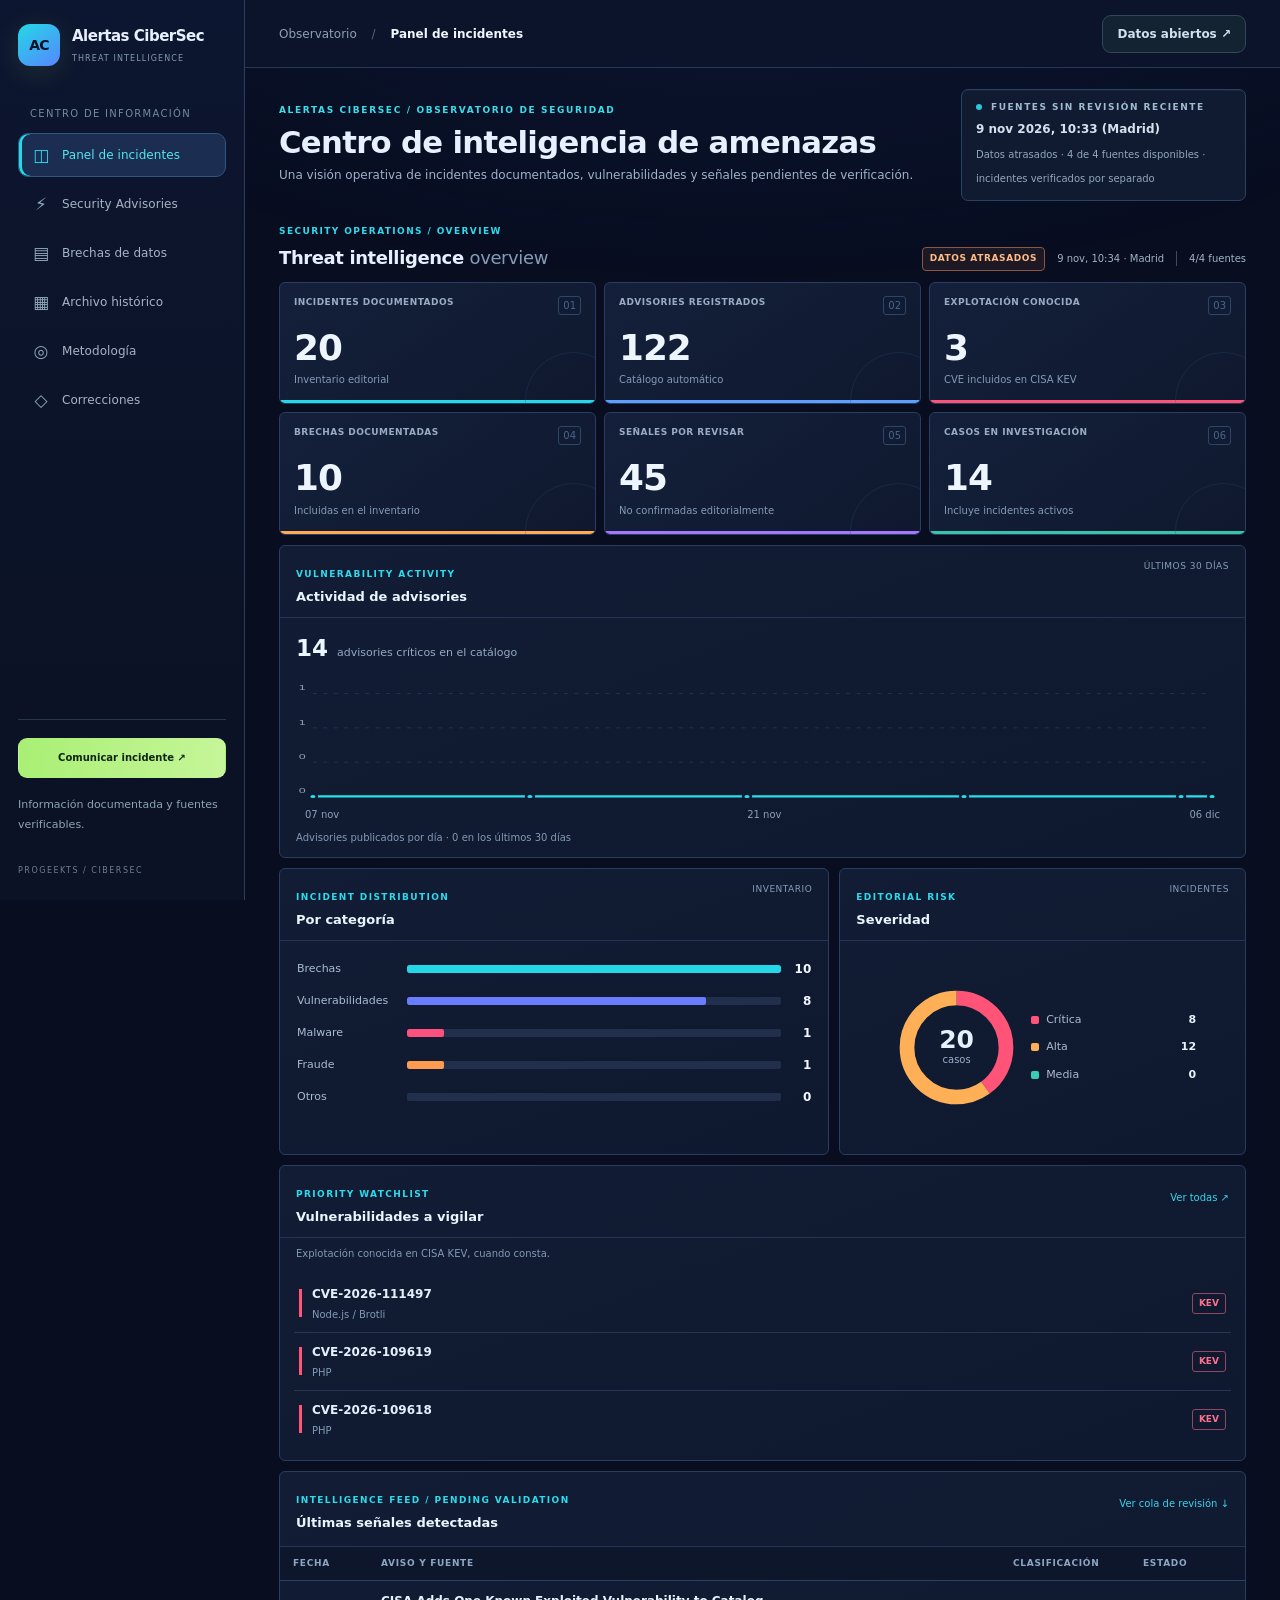
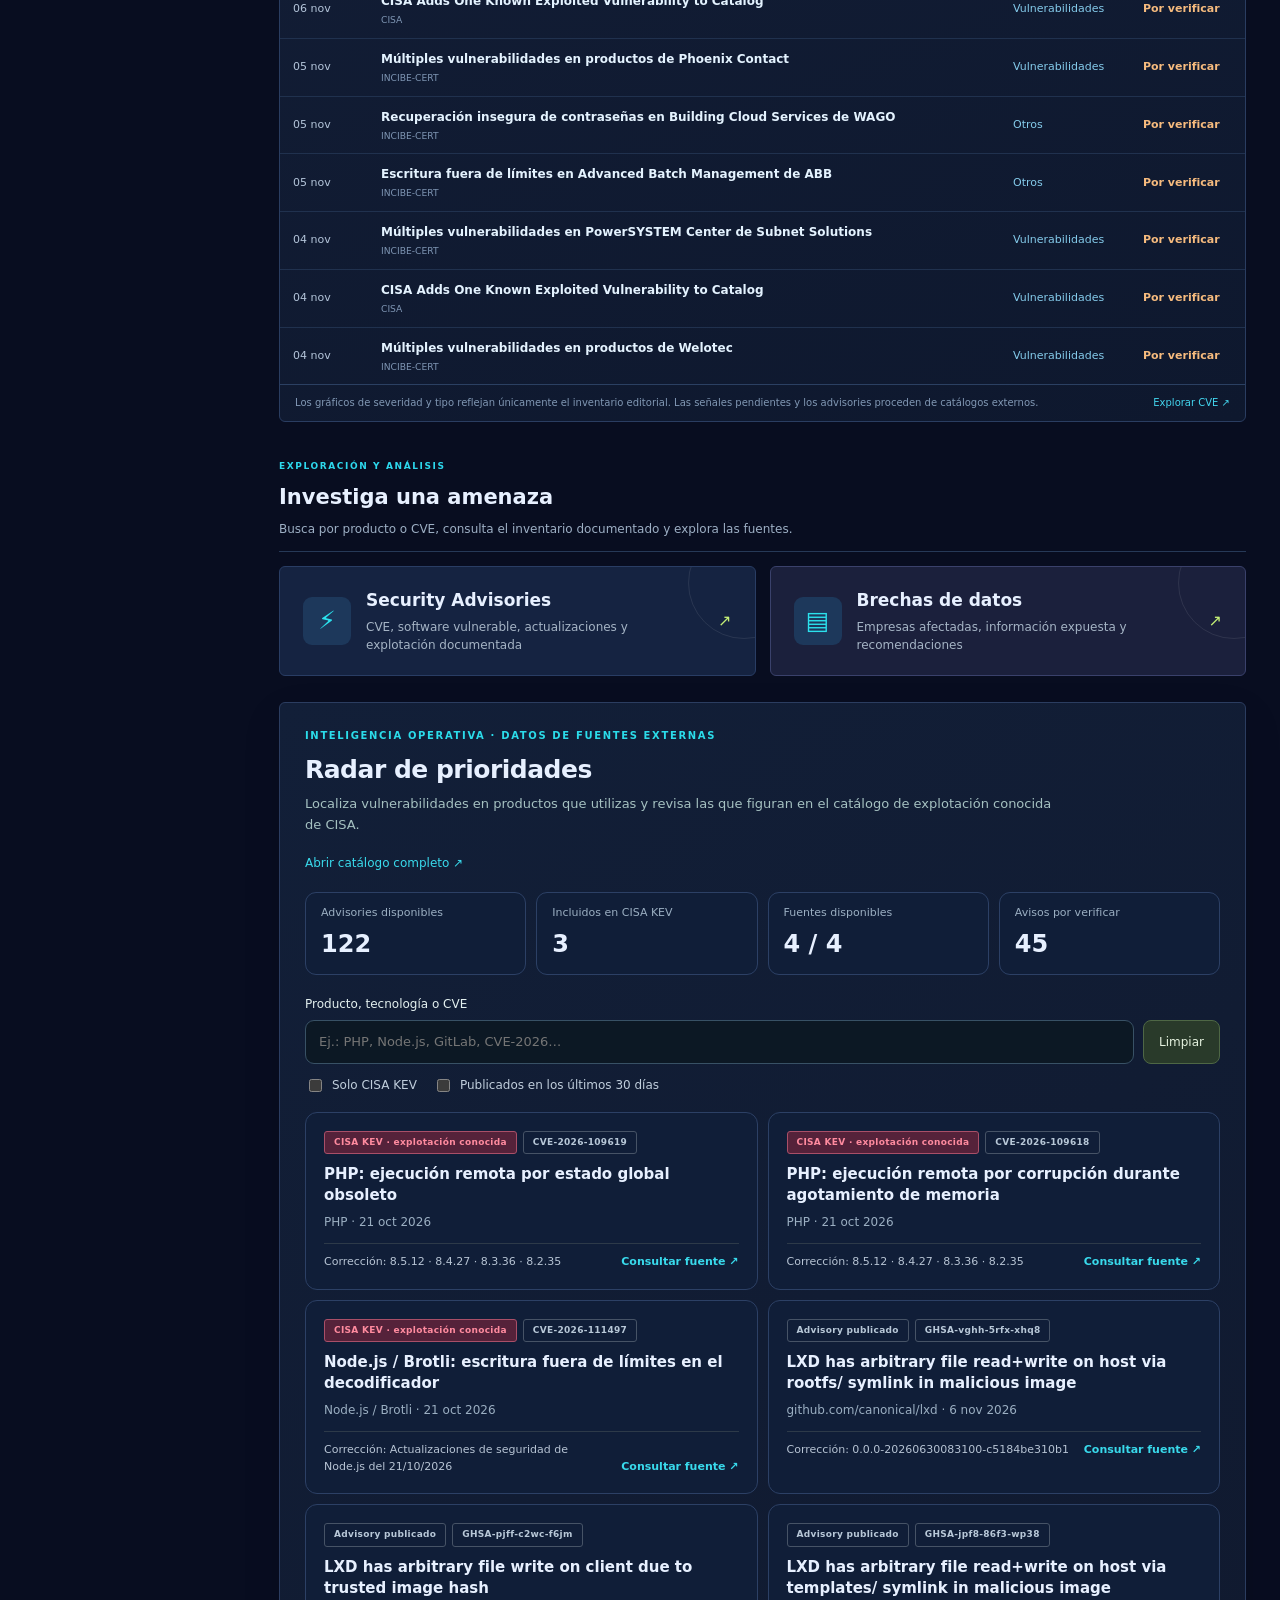
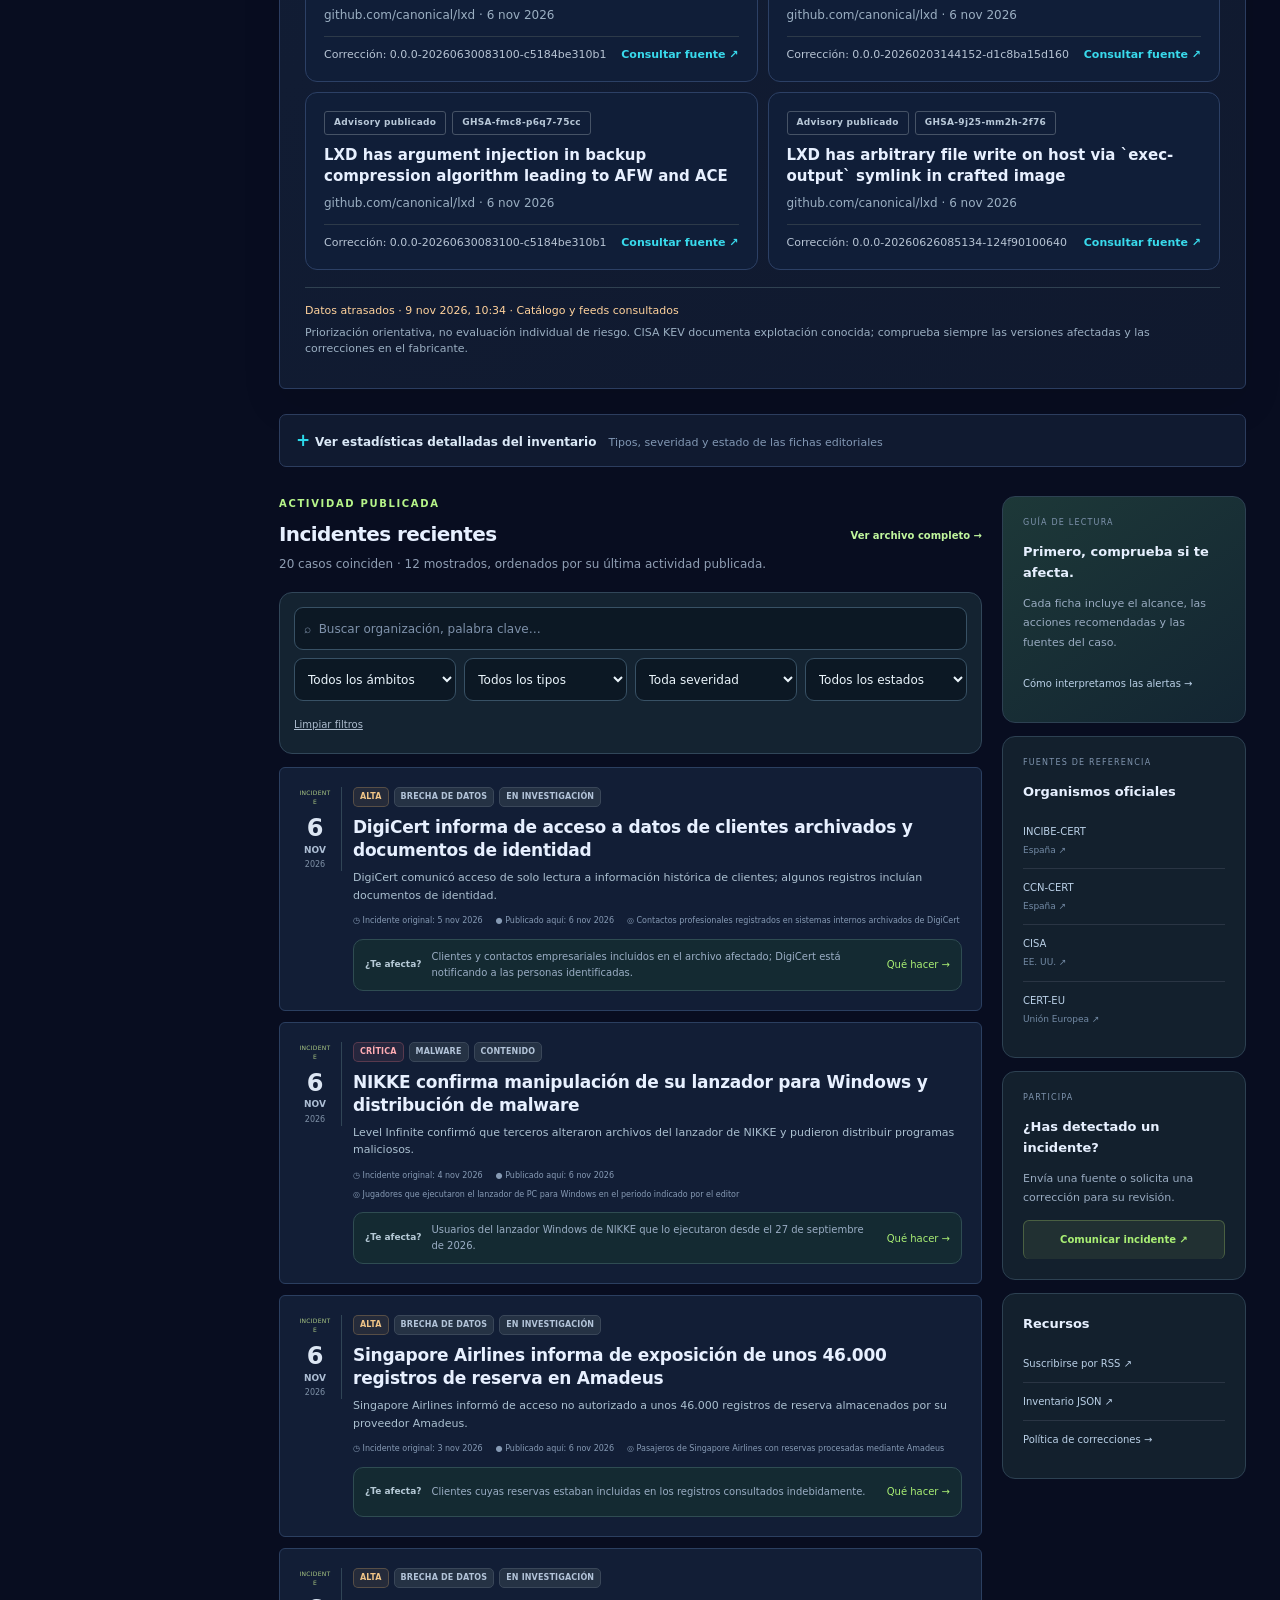
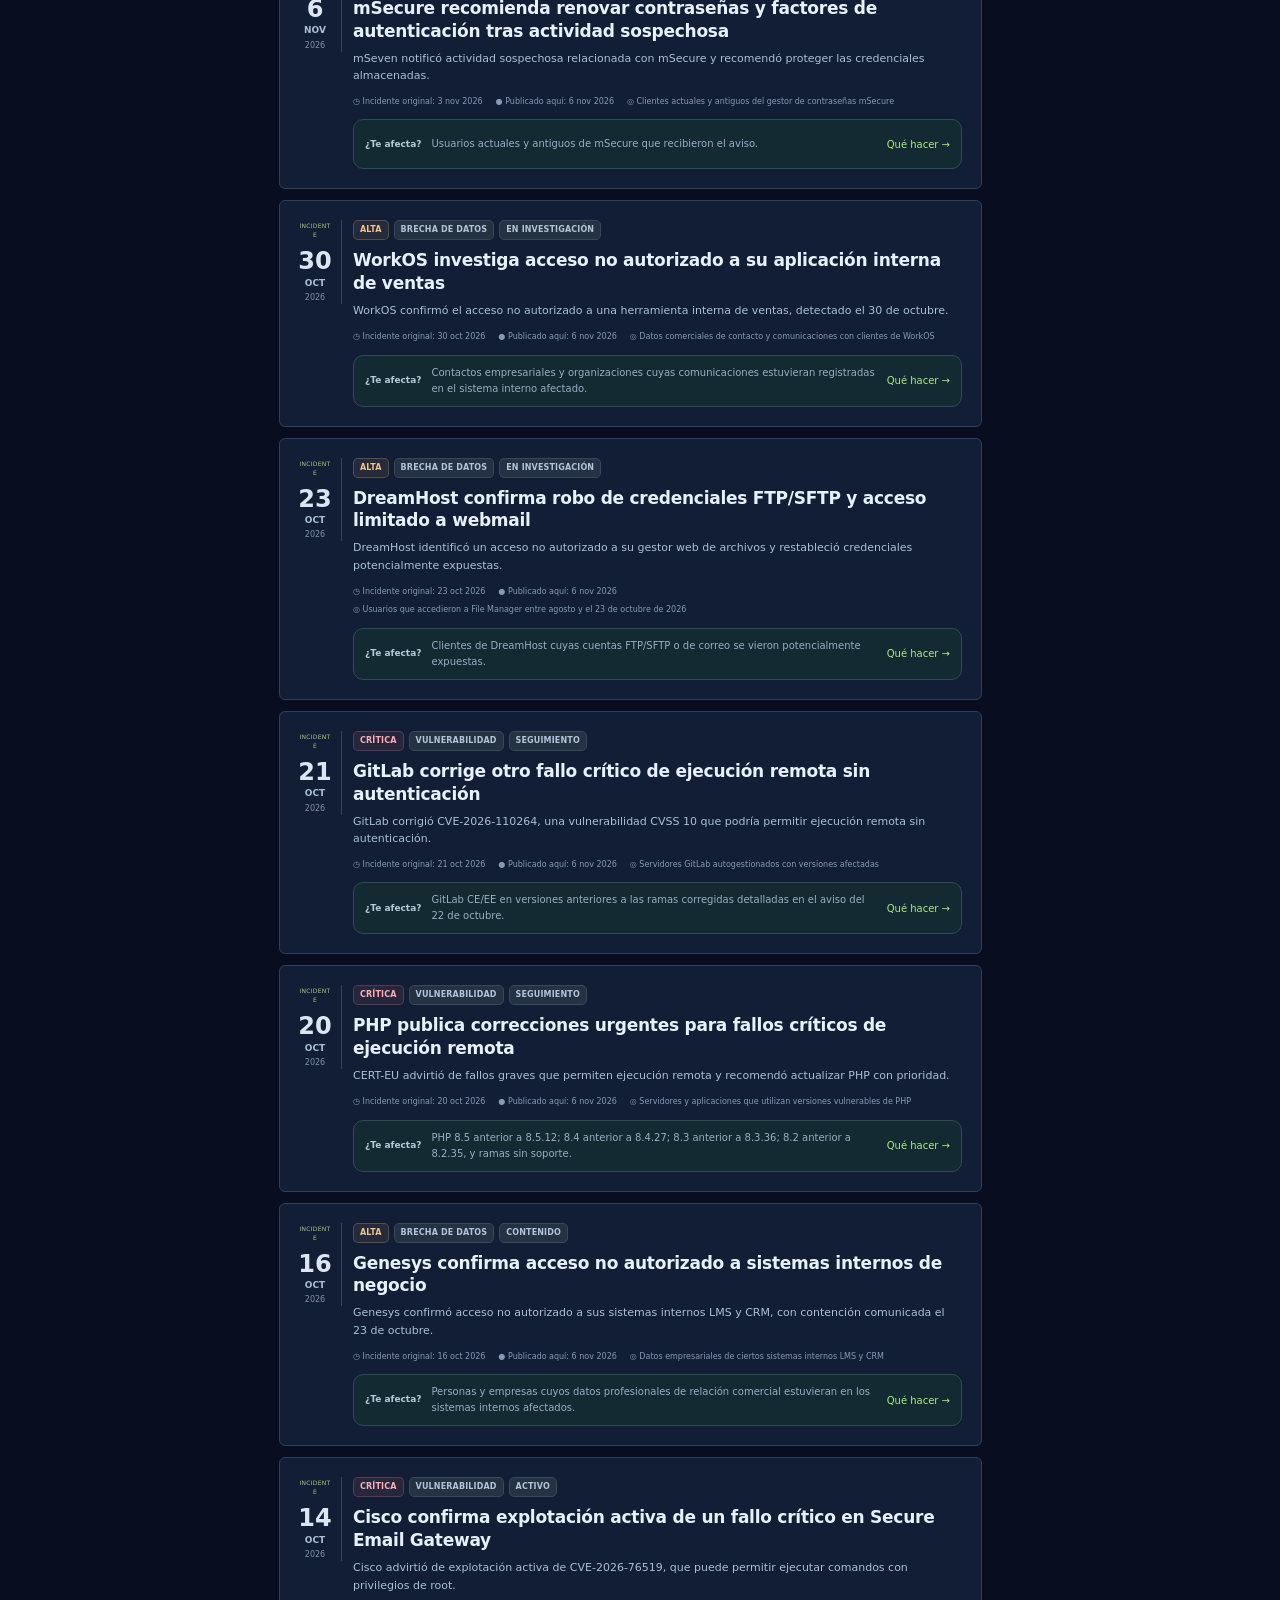
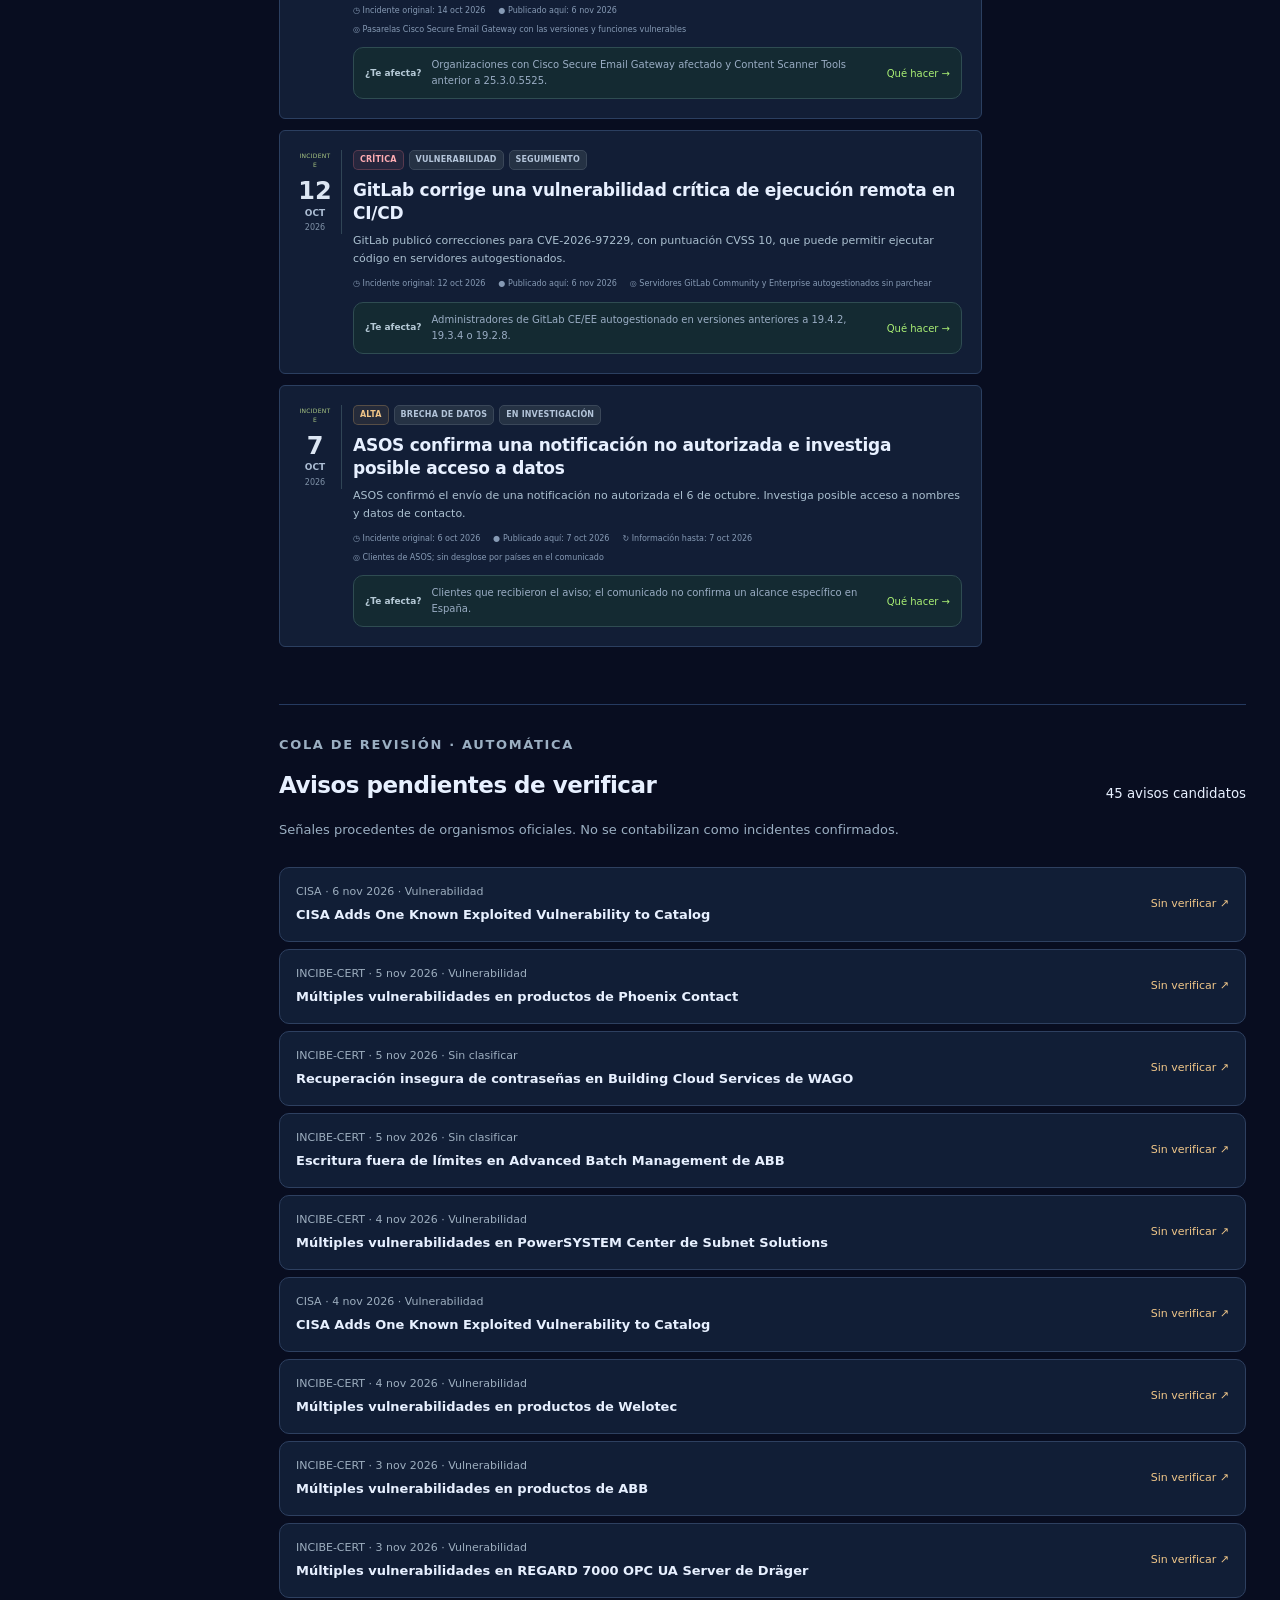
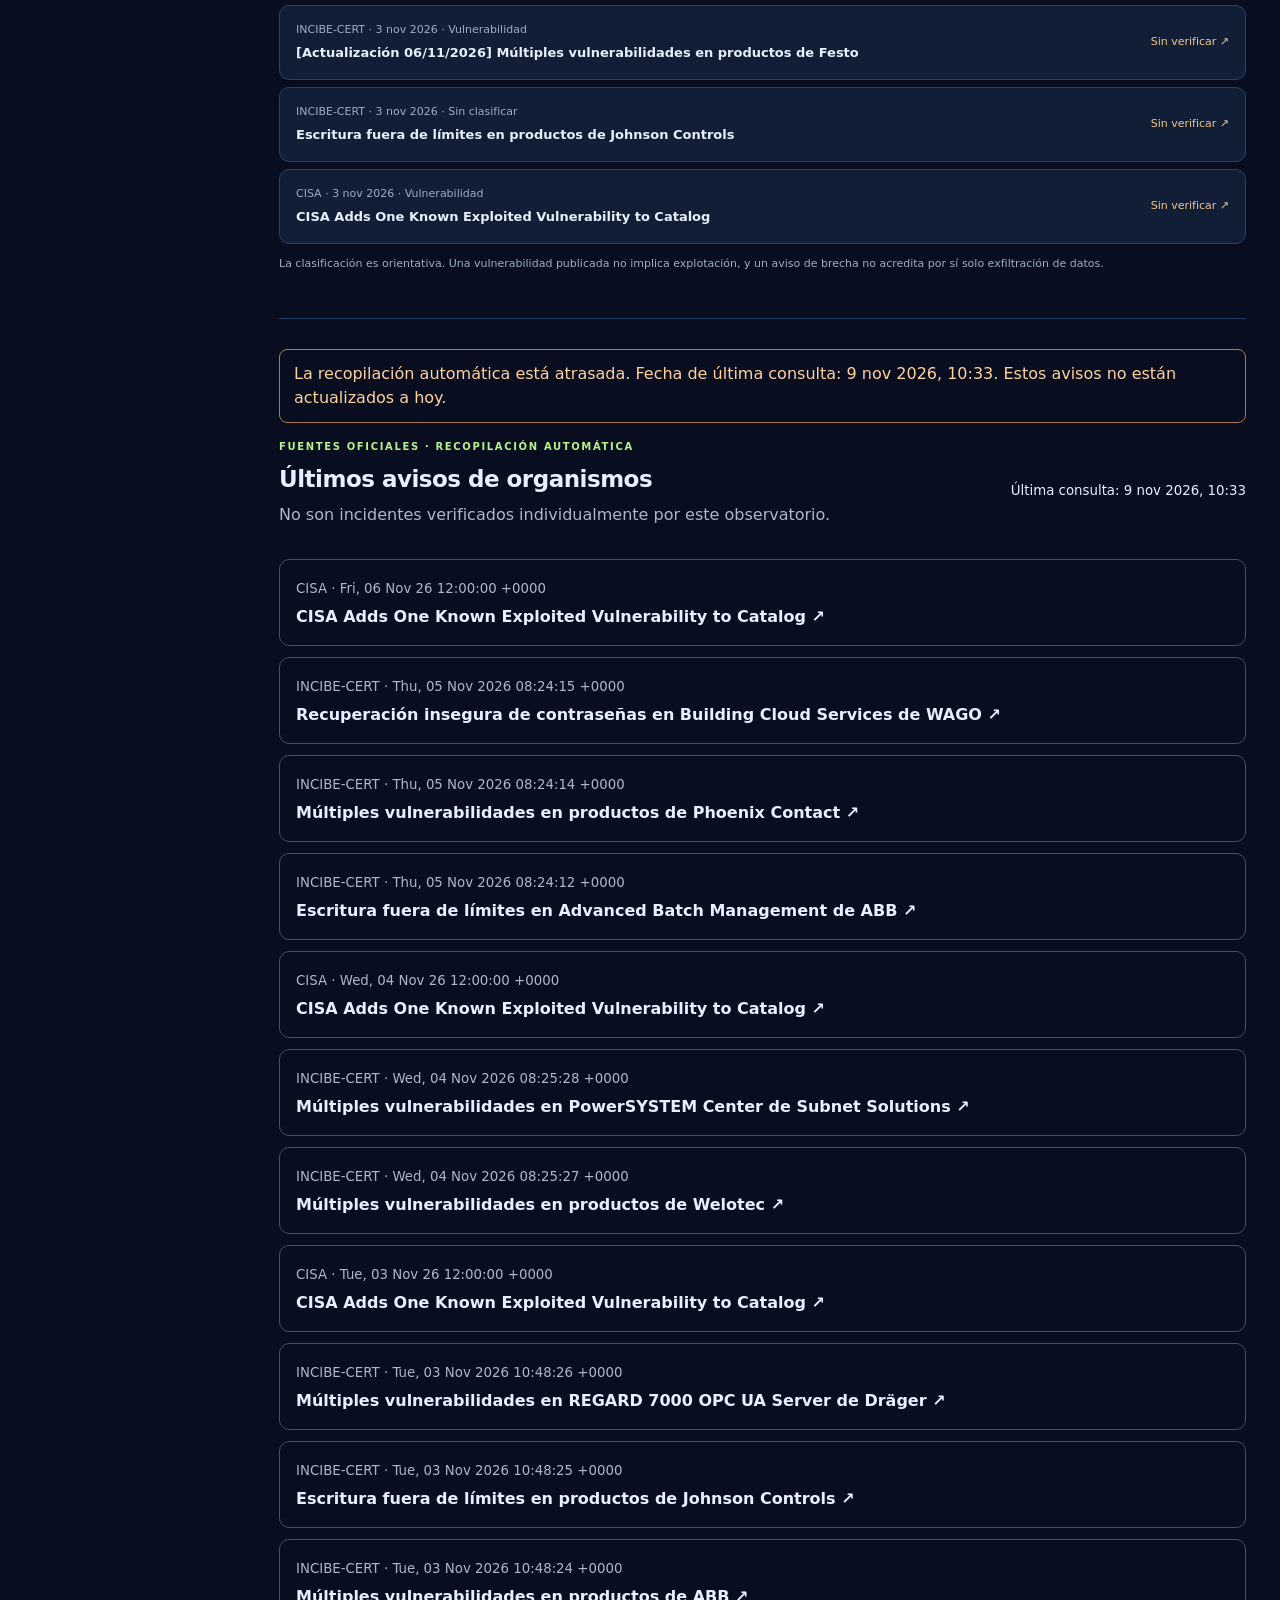
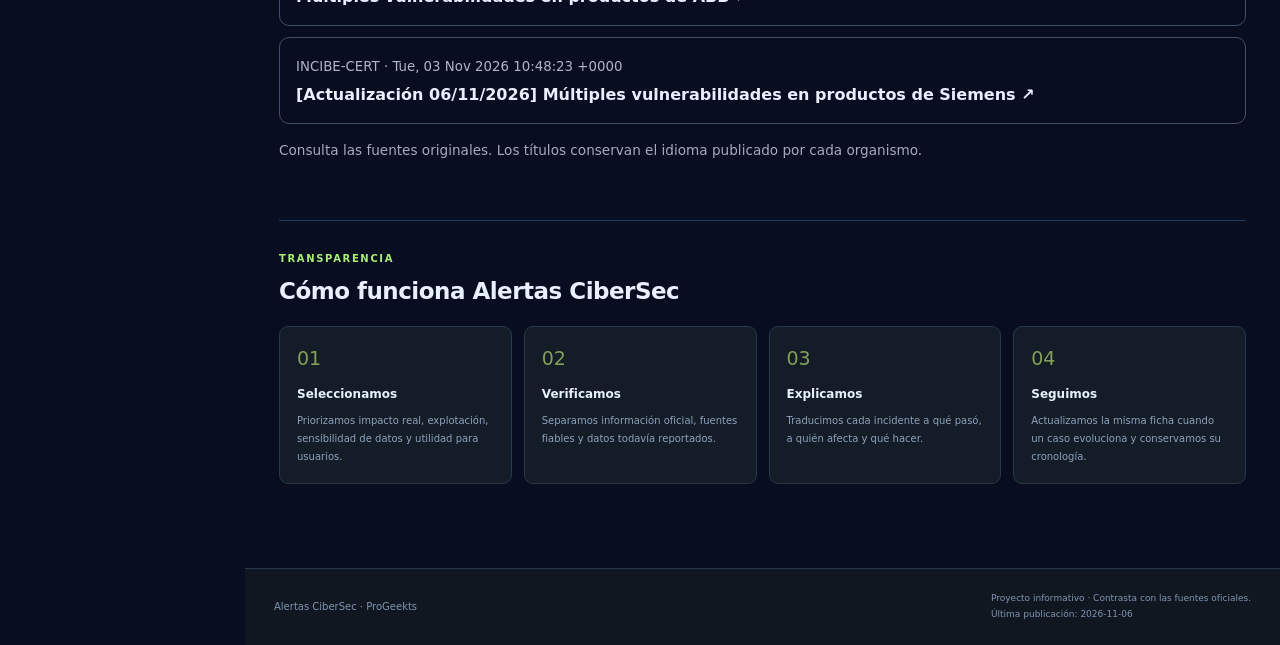
==== commit 84834a3f: "ui: unificar menú lateral y cabecera; retirar enlace RSS de navegación" ====
--- a/index.html
+++ b/index.html
@@ -1,7 +1,7 @@
 <!doctype html>
-<html lang="es"><head><meta charset="utf-8"><meta name="viewport" content="width=device-width,initial-scale=1"><meta name="description" content="Observatorio de ciberseguridad: incidentes, vulnerabilidades, brechas de datos y fuentes verificables."><meta name="theme-color" content="#0c1017"><title>Alertas CiberSec | Dashboard de incidentes</title><link rel="alternate" type="application/rss+xml" title="Alertas CiberSec RSS" href="feed.xml"><link rel="stylesheet" href="styles.css"><link rel="stylesheet" href="intelligence.css"><link rel="stylesheet" href="signal.css"><link rel="stylesheet" href="threat-console.css"></head>
+<html lang="es"><head><meta charset="utf-8"><meta name="viewport" content="width=device-width,initial-scale=1"><meta name="description" content="Observatorio de ciberseguridad: incidentes, vulnerabilidades, brechas de datos y fuentes verificables."><meta name="theme-color" content="#0c1017"><title>Alertas CiberSec | Dashboard de incidentes</title><link rel="alternate" type="application/rss+xml" title="Alertas CiberSec RSS" href="feed.xml"><link rel="stylesheet" href="styles.css"><link rel="stylesheet" href="intelligence.css"><link rel="stylesheet" href="signal.css"><link rel="stylesheet" href="threat-console.css"><link rel="stylesheet" href="site-unified.css"></head>
 <body class="dashboard-page"><a class="skip-link" href="#ultimos">Ir a los incidentes</a>
-<aside class="dashboard-nav"><a class="brand" href="./"><span class="brand-mark">AC</span><span><strong>Alertas CiberSec</strong><small>THREAT INTELLIGENCE</small></span></a><p class="nav-label">CENTRO DE INFORMACIÓN</p><nav aria-label="Navegación principal"><a class="active" href="#panel"><span>◫</span>Panel de incidentes</a><a href="advisories.html"><span>⚡</span>Security Advisories</a><a href="brechas.html"><span>▤</span>Brechas de datos</a><a href="archivo.html"><span>▦</span>Archivo histórico</a><a href="#metodologia"><span>◎</span>Metodología</a><a href="correcciones.html"><span>◇</span>Correcciones</a><a href="feed.xml"><span>⇄</span>Feed RSS</a></nav><div class="nav-bottom"><a class="side-button" href="reportar.html">Comunicar incidente ↗</a><p>Información con fuentes.<br>Recomendaciones prácticas.</p><small>PROGEEKTS / CIBERSEC</small></div></aside>
+<aside class="dashboard-nav"><a class="brand" href="index.html"><span class="brand-mark">AC</span><span><strong>Alertas CiberSec</strong><small>THREAT INTELLIGENCE</small></span></a><p class="nav-label">CENTRO DE INFORMACIÓN</p><nav aria-label="Navegación principal"><a class="active" aria-current="page" href="index.html"><span>◫</span>Panel de incidentes</a><a href="advisories.html"><span>⚡</span>Security Advisories</a><a href="brechas.html"><span>▤</span>Brechas de datos</a><a href="archivo.html"><span>▦</span>Archivo histórico</a><a href="index.html#metodologia"><span>◎</span>Metodología</a><a href="correcciones.html"><span>◇</span>Correcciones</a></nav><div class="nav-bottom"><a class="side-button" href="reportar.html">Comunicar incidente ↗</a><p>Información documentada y fuentes verificables.</p><small>PROGEEKTS / CIBERSEC</small></div></aside>
 <div class="dashboard-workspace"><header class="dashboard-topbar"><span>Observatorio <b>/</b> <strong>Panel de incidentes</strong></span><a href="incidents.json" class="topbar-action">Datos abiertos ↗</a></header>
 <main class="dashboard-main" id="panel"><section class="dashboard-heading"><div><p class="eyebrow">ALERTAS CIBERSEC / OBSERVATORIO DE SEGURIDAD</p><h1>Centro de inteligencia de amenazas</h1><p>Una visión operativa de incidentes documentados, vulnerabilidades y señales pendientes de verificación.</p></div><section class="review-status" aria-label="Fecha de revisión"><div class="review-top"><span>ÚLTIMA CONSULTA DE FUENTES</span></div><p id="lastReview" class="review-time">Pendiente de registrar</p><small>Consultando el estado de las fuentes...</small></section></section>
 <section id="threatConsole" class="ops-console" aria-label="Centro de operaciones Threat Intelligence">
--- a/threat-console.css
+++ b/threat-console.css
@@ -0,0 +1,195 @@
+/* Threat Intelligence Console — dense operational workspace */
+:root{--ops-cyan:#24d8e8;--ops-ink:#e8f3ff;--ops-navy:#090f21;--ops-surface:#111b30;--ops-line:#283856;--ops-muted:#8f9fb7;--ops-red:#ff5676}
+body.dashboard-page{background:#080d20;color:#e7f0ff}
+body.dashboard-page:before{content:"";position:fixed;inset:0;pointer-events:none;opacity:.19;z-index:-1;background:radial-gradient(ellipse 70% 40% at 58% -5%,#163e78,transparent 90%)}
+.dashboard-page .dashboard-nav{background:linear-gradient(180deg,#0d1630 0%,#0b1225 80%);border-right:1px solid #2c3d60}
+.dashboard-page .brand-mark{background:linear-gradient(145deg,#23d8e5,#5786ff);color:#071326}
+.dashboard-page .dashboard-nav nav a.active{background:#1b2d50;color:#53e5f0;border-color:#32567c;box-shadow:inset 3px 0 #22d9ea}
+.dashboard-page .dashboard-nav nav a.active span{color:#22d9ea}
+.dashboard-page .dashboard-topbar{background:#0c142b;border-bottom-color:#263756}
+.dashboard-page .dashboard-main{padding-top:21px;max-width:1840px}
+.dashboard-page .dashboard-heading{align-items:center;margin:0 0 16px;gap:16px}
+.dashboard-page .dashboard-heading h1{font-size:clamp(23px,2.4vw,32px);letter-spacing:-.7px;margin:0 0 6px}
+.dashboard-page .dashboard-heading>div>p:last-child{font-size:12px;color:#9fb2c8;max-width:650px}
+.dashboard-page .dashboard-heading .eyebrow{font-size:9px;color:#3adeea}
+.dashboard-page .review-status{min-width:240px;max-width:285px;padding:11px 14px;border-radius:7px;background:#101b32;border-color:#2c4261}
+.dashboard-page .review-top{font-size:9px;color:#a0bbd2}
+.dashboard-page .review-top:before{width:6px;height:6px;background:#27c9dd;box-shadow:none}
+.dashboard-page .review-time{font-size:12px;margin:5px 0 3px}
+.dashboard-page .review-status small{font-size:10px}
+.ops-console{font-variant-numeric:tabular-nums;margin-bottom:24px}
+.ops-toolbar{display:flex;justify-content:space-between;align-items:end;gap:16px;margin-bottom:11px;flex-wrap:wrap}
+.ops-section-kicker,.ops-panel-kicker{font-size:9px;letter-spacing:1.4px;font-weight:800;color:#2cdbec}
+.ops-toolbar h2{font-size:18px;font-weight:750;letter-spacing:-.4px;margin:3px 0 0}
+.ops-toolbar h2 span{color:#849cb6;font-weight:500}
+.ops-health{display:flex;align-items:center;gap:12px;flex-wrap:wrap;color:#a1b3c8;font-size:10px}
+.ops-status{font-size:9px;letter-spacing:.6px;font-weight:800;border-radius:4px;padding:4px 7px;border:1px solid #48566c}
+.ops-status-good{color:#84e7bd;background:#173e3b66;border-color:#326961}
+.ops-status-good:before{content:"";display:inline-block;background:#51e2b2;border-radius:50%;width:6px;height:6px;margin-right:6px}
+.ops-status-warn{color:#ffbc86;background:#5b3d3140;border-color:#885747}
+.ops-health-divider{width:1px;height:15px;background:#3c4c65}
+.ops-kpi-grid{display:grid;grid-template-columns:repeat(6,minmax(0,1fr));gap:8px;margin-bottom:10px}
+.ops-kpi{background:linear-gradient(145deg,#14203b,#0f182e);border:1px solid #2b3d60;min-height:119px;padding:13px 14px 16px;position:relative;overflow:hidden;border-radius:6px}
+.ops-kpi:after{content:"";position:absolute;right:-27px;bottom:-46px;border:1px solid #344a75;border-radius:50%;width:95px;height:95px;opacity:.3}
+.ops-kpi-top{display:flex;gap:8px;justify-content:space-between;align-items:flex-start}
+.ops-kpi-top span:first-child{font-size:9px;line-height:1.35;color:#9aacc4;font-weight:750;letter-spacing:.45px}
+.ops-kpi-icon{font-size:10px;color:#446788;border:1px solid #2c4765;border-radius:3px;padding:1px 4px}
+.ops-kpi>strong{display:block;font-size:clamp(25px,2.8vw,36px);font-weight:800;line-height:1.16;margin-top:12px;letter-spacing:-1px;color:#edf6ff}
+.ops-kpi>small{display:block;font-size:10px;color:#849bb6;margin-top:4px}
+.ops-kpi-accent{position:absolute;bottom:0;left:0;right:0;height:3px;background:#24d8e8}
+.ops-kpi-accent.blue{background:#5c9fff}.ops-kpi-accent.red{background:#ff5276}.ops-kpi-accent.orange{background:#ffab56}.ops-kpi-accent.purple{background:#a477ff}.ops-kpi-accent.teal{background:#38c4aa}
+.ops-visual-grid{display:grid;grid-template-columns:minmax(0,1.55fr) minmax(235px,.72fr) minmax(235px,.8fr);grid-template-rows:auto auto;gap:10px;margin-bottom:10px}
+.ops-panel{background:linear-gradient(160deg,#121d35,#0e182e);border:1px solid #2a3d61;border-radius:6px;min-width:0;overflow:hidden}
+.ops-panel>header{padding:14px 16px 11px;border-bottom:1px solid #253555;display:flex;align-items:flex-start;justify-content:space-between;gap:8px}
+.ops-panel>header h3{font-size:13px;line-height:1.3;font-weight:720;margin:5px 0 0;color:#eaf5ff}
+.ops-panel-meta{font-size:9px;color:#869db8;letter-spacing:.5px;white-space:nowrap}
+.ops-panel>header>a{font-size:10px;color:#37d5ec;text-decoration:none;white-space:nowrap;margin-top:10px}
+.ops-panel-note{font-size:10px;color:#8399b5;margin:8px 16px 12px;line-height:1.5}
+.ops-trend{grid-column:1 / 3;grid-row:1}
+.ops-severity{grid-column:3;grid-row:1}
+.ops-types{grid-column:1;grid-row:2}
+.ops-priorities{grid-column:2 / 4;grid-row:2}
+.ops-trend-number{display:flex;align-items:baseline;gap:9px;margin:13px 16px 0}
+.ops-trend-number strong{font-size:23px;color:#e9f7ff}
+.ops-trend-number span{font-size:11px;color:#94a9c2}
+.ops-chart-wrap{margin:3px 12px 2px}
+#opsTrendChart{display:block;width:100%;height:147px}
+.ops-trend-labels{display:flex;justify-content:space-between;color:#8ca1ba;font-size:10px;margin:-8px 13px 0}
+.ops-severity-body{display:flex;align-items:center;justify-content:center;gap:7px;padding:20px 13px;min-height:213px}
+.ops-donut-wrap{position:relative;width:135px;min-width:105px;max-width:52%}
+.ops-donut-wrap svg{width:100%;height:auto;display:block}
+.ops-donut-wrap>div{position:absolute;inset:0;display:flex;align-items:center;justify-content:center;flex-direction:column}
+.ops-donut-wrap strong{font-size:25px;line-height:1}
+.ops-donut-wrap span{font-size:10px;color:#9cb0c8}
+.ops-severity-legend{flex:1;min-width:90px;max-width:165px}
+.ops-legend-row{display:flex;gap:7px;align-items:center;margin:11px 0;font-size:11px;color:#aabbd1}
+.ops-legend-row i{display:inline-block;width:8px;height:8px;border-radius:2px;flex-shrink:0}
+.ops-legend-row span{flex:1;min-width:0}
+.ops-legend-row b{color:#e8f2ff}
+.ops-type-bars{padding:19px 17px 17px;display:grid;gap:14px}
+.ops-bar-row{display:grid;grid-template-columns:100px minmax(0,1fr) 20px;align-items:center;gap:10px;color:#aabbd2;font-size:11px}
+.ops-bar-row b{text-align:right;color:#f1f7ff;font-size:12px}
+.ops-bar-track{height:8px;background:#222f4c;border-radius:2px;overflow:hidden}
+.ops-bar-track i{height:100%;display:block;border-radius:2px;min-width:0}
+.ops-priority-list{padding:2px 14px 12px}
+.ops-priority-row{display:flex;align-items:center;gap:10px;text-decoration:none;padding:10px 5px;border-bottom:1px solid #263653;min-height:47px}
+.ops-priority-row:last-child{border-bottom:0}
+.ops-priority-row:hover{background:#192b48}
+.ops-priority-indicator{width:3px;height:28px;flex-shrink:0;background:#ffab56}
+.ops-priority-indicator.ops-critical{background:#ff5579}
+.ops-priority-body{min-width:0;flex:1}
+.ops-priority-body strong{font-size:12px;display:block;color:#e3f1ff;white-space:nowrap;text-overflow:ellipsis;overflow:hidden}
+.ops-priority-body small{font-size:10px;display:block;margin-top:4px;color:#829ab5;white-space:nowrap;overflow:hidden;text-overflow:ellipsis}
+.ops-priority-tag{font-size:9px;font-weight:800;color:#ff718b;border:1px solid #914662;border-radius:3px;padding:3px 6px}
+.ops-table-panel>header{padding:14px 16px}
+.ops-table-scroll{overflow-x:auto}
+.ops-table{border-collapse:collapse;width:100%;min-width:655px;table-layout:fixed}
+.ops-table th{font-size:9px;color:#8da6c5;text-align:left;padding:10px 13px;background:#0d162b;border-bottom:1px solid #2b4062;letter-spacing:.7px}
+.ops-table td{font-size:11px;color:#b4c5da;border-bottom:1px solid #20314e;padding:11px 13px;vertical-align:middle}
+.ops-table tr:last-child td{border-bottom:0}
+.ops-table tbody tr:hover{background:#1b2c49}
+.ops-table th:first-child,.ops-table td:first-child{width:88px}
+.ops-table th:nth-child(3),.ops-table td:nth-child(3){width:130px}
+.ops-table th:nth-child(4),.ops-table td:nth-child(4){width:115px}
+.ops-table td>a{display:block;text-decoration:none;color:#e4f3ff;white-space:nowrap;overflow:hidden;text-overflow:ellipsis;font-size:12px;font-weight:630}
+.ops-table td>a:hover{color:#39ddec}
+.ops-table td small{display:block;color:#7f96b4;margin-top:3px}
+.ops-type{color:#85ccec}
+.ops-wait{color:#f6bb7e;font-weight:650}
+.ops-date{white-space:nowrap}
+.ops-table-foot{padding:11px 15px;display:flex;justify-content:space-between;gap:12px;align-items:center;color:#8198b4;font-size:10px;line-height:1.4;border-top:1px solid #2b4062}
+.ops-table-foot a{color:#43d6ef;white-space:nowrap;text-decoration:none}
+.ops-secondary-heading{margin:30px 0 14px;border-bottom:1px solid #263957;padding-bottom:13px}
+.ops-secondary-heading>span{font-size:9px;letter-spacing:1.6px;color:#2dd8ed;font-weight:800}
+.ops-secondary-heading h2{margin:6px 0;font-size:21px;font-weight:770}
+.ops-secondary-heading p{font-size:12px;margin:0;color:#9dafc4}
+.ops-editorial-details{border:1px solid #2c3d5e;border-radius:7px;background:#101a30;margin:18px 0 29px}
+.ops-editorial-details>summary{cursor:pointer;list-style:none;padding:13px 16px;font-weight:700;font-size:12px;color:#dbe9f7}
+.ops-editorial-details>summary::-webkit-details-marker{display:none}
+.ops-editorial-details>summary:before{content:"+";font-size:17px;display:inline-block;width:19px;color:#2bd9ea}
+.ops-editorial-details[open]>summary:before{content:"−"}
+.ops-editorial-details>summary span{color:#8298b4;font-weight:400;font-size:11px;margin-left:8px}
+.ops-editorial-inner{padding:6px 13px 15px}
+.ops-editorial-inner .summary-grid{margin-top:8px}
+.ops-editorial-inner .analytics-grid{margin-bottom:0}
+.dashboard-page .intel-links>a{background:#152341;border-color:#293d64;border-radius:6px;min-height:88px}
+.dashboard-page .intel-links>a:nth-child(2){background:#1b203c;border-color:#3a416b}
+.dashboard-page .intel-links>a:hover{border-color:#2edbea}
+.dashboard-page .intel-link-icon{background:#1d385b;color:#2be1ed}
+.dashboard-page .priority-radar{background:linear-gradient(145deg,#121f38,#10192e);border:1px solid #2b3d60;border-radius:6px}
+.dashboard-page .radar-metrics>div,.dashboard-page .radar-result{border-color:#2c4065;background:#101e38}
+.dashboard-page .radar-header .eyebrow{color:#2bdcea}
+.dashboard-page .radar-header a,.dashboard-page .radar-result-bottom a{color:#39daec}
+.dashboard-page .candidate-row{background:#111e36;border-color:#2e4060}
+.dashboard-page .methodology{border-top-color:#253a60}
+.dashboard-page .section-head h2{font-size:20px}
+.dashboard-page .incident{border-radius:6px;background:#121e36;border-color:#2b3f60}
+.dashboard-page .incident:hover{border-color:#4a7a9d}
+.dashboard-page .stat:first-child{background:#1c3f51;border-color:#327085}
+.dashboard-page .stat:first-child i,.dashboard-page .stat:first-child>span,.dashboard-page .stat:first-child strong{color:#e7f9fe}
+@media(min-width:1650px){.ops-visual-grid{grid-template-columns:minmax(0,1.6fr) minmax(260px,.72fr) minmax(260px,.78fr)}}
+@media(max-width:1380px){
+ .ops-kpi-grid{grid-template-columns:repeat(3,minmax(0,1fr))}
+ .ops-visual-grid{grid-template-columns:minmax(0,1.15fr) minmax(0,.85fr)}
+ .ops-trend{grid-column:1 / 3;grid-row:auto}
+ .ops-severity{grid-column:2;grid-row:2}
+ .ops-types{grid-column:1;grid-row:2}
+ .ops-priorities{grid-column:1 / 3;grid-row:3}
+}
+@media(max-width:870px){
+ .ops-kpi-grid{grid-template-columns:repeat(3,minmax(0,1fr))}
+ .ops-kpi{min-height:112px}
+ .ops-visual-grid{display:grid;grid-template-columns:1fr 1fr}
+ .ops-trend,.ops-priorities{grid-column:span 2}
+ .ops-types,.ops-severity{grid-column:auto}
+ .ops-trend{grid-row:auto}.ops-types{grid-row:auto}.ops-severity{grid-row:auto}.ops-priorities{grid-row:auto}
+}
+@media(max-width:620px){
+ .ops-toolbar{align-items:start}
+ .ops-toolbar h2{font-size:17px}
+ .ops-health{gap:7px}
+ .ops-kpi-grid{grid-template-columns:repeat(2,minmax(0,1fr));gap:7px}
+ .ops-kpi{padding:12px;min-height:105px}
+ .ops-kpi-top span:first-child{font-size:8px}
+ .ops-kpi>strong{font-size:28px}
+ .ops-kpi>small{font-size:9px}
+ .ops-visual-grid{display:grid;grid-template-columns:minmax(0,1fr)}
+ .ops-trend,.ops-severity,.ops-types,.ops-priorities{grid-column:1;grid-row:auto}
+ .ops-severity-body{min-height:185px}
+ #opsTrendChart{height:145px}
+ .ops-table-foot{align-items:start;flex-direction:column}
+ .ops-editorial-details>summary span{display:block;margin:4px 0 0 20px}
+ .dashboard-page .dashboard-heading{display:block}
+ .dashboard-page .review-status{max-width:none;margin-top:12px}
+}
+
+/* Consistent SOC visual language in advisory and breach workspaces */
+.dashboard-page .intelligence-page .intel-heading{background:linear-gradient(125deg,#152847,#0e1931);border:1px solid #304969;border-radius:6px;margin:0 0 13px;padding:23px 25px}
+.dashboard-page .intelligence-page .intel-heading h1{font-size:clamp(24px,2.8vw,34px);letter-spacing:-.7px;margin:5px 0 8px}
+.dashboard-page .intelligence-page .intel-heading .eyebrow{color:#32d9ed;font-size:9px;letter-spacing:1.5px}
+.dashboard-page .intelligence-page .intel-heading>p:last-child{font-size:12px;line-height:1.6;color:#a1b6d0}
+.dashboard-page .intel-metrics{gap:9px;margin:0 0 20px}
+.dashboard-page .intel-metrics article{background:linear-gradient(150deg,#14213d,#0f1a30);border-color:#2b3c5e;border-radius:6px;padding:15px 17px}
+.dashboard-page .intel-metrics small{font-size:10px;color:#8fa4c0}
+.dashboard-page .intel-metrics strong{font-size:29px}
+.dashboard-page .intel-intro{margin:18px 0 26px}
+.dashboard-page .intel-intro h2{font-size:19px}
+.dashboard-page .intel-list-head a{color:#36dbee}
+.dashboard-page .intel-controls input,.dashboard-page .intel-controls select{background:#0e1930;border-color:#344866;border-radius:5px;color:#dbe9fb}
+.dashboard-page .intel-card{background:#131f38;border:1px solid #2d4061;border-radius:6px;padding:17px 18px}
+.dashboard-page .intel-card:hover{border-color:#4c8ba3}
+.dashboard-page .intel-card h3{font-size:15px}
+.dashboard-page .intel-card .desc{font-size:12px;color:#a6b9d0}
+.dashboard-page .intel-card .foot a{color:#3fd8ed}
+.dashboard-page .intel-chip{font-size:9px;border-radius:3px}
+.dashboard-page .intel-chip.kev{background:#55223a;color:#ff8b9f;border-color:#a94f68}
+.dashboard-page .intel-more button{background:#17324a;border:1px solid #3f708a;color:#d0f5fa}
+.dashboard-page .intel-explain{border:1px solid #314563;background:#14213a;border-radius:6px}
+.dashboard-page .intel-explain strong{color:#edf6ff}
+.dashboard-page .intel-explain p{color:#9aacc6}
+@media(max-width:720px){
+ .dashboard-page .intelligence-page .intel-heading{padding:17px}
+ .dashboard-page .intel-metrics article{padding:12px}
+ .dashboard-page .intel-metrics strong{font-size:25px}
+ .dashboard-page .intel-card{padding:15px}
+}
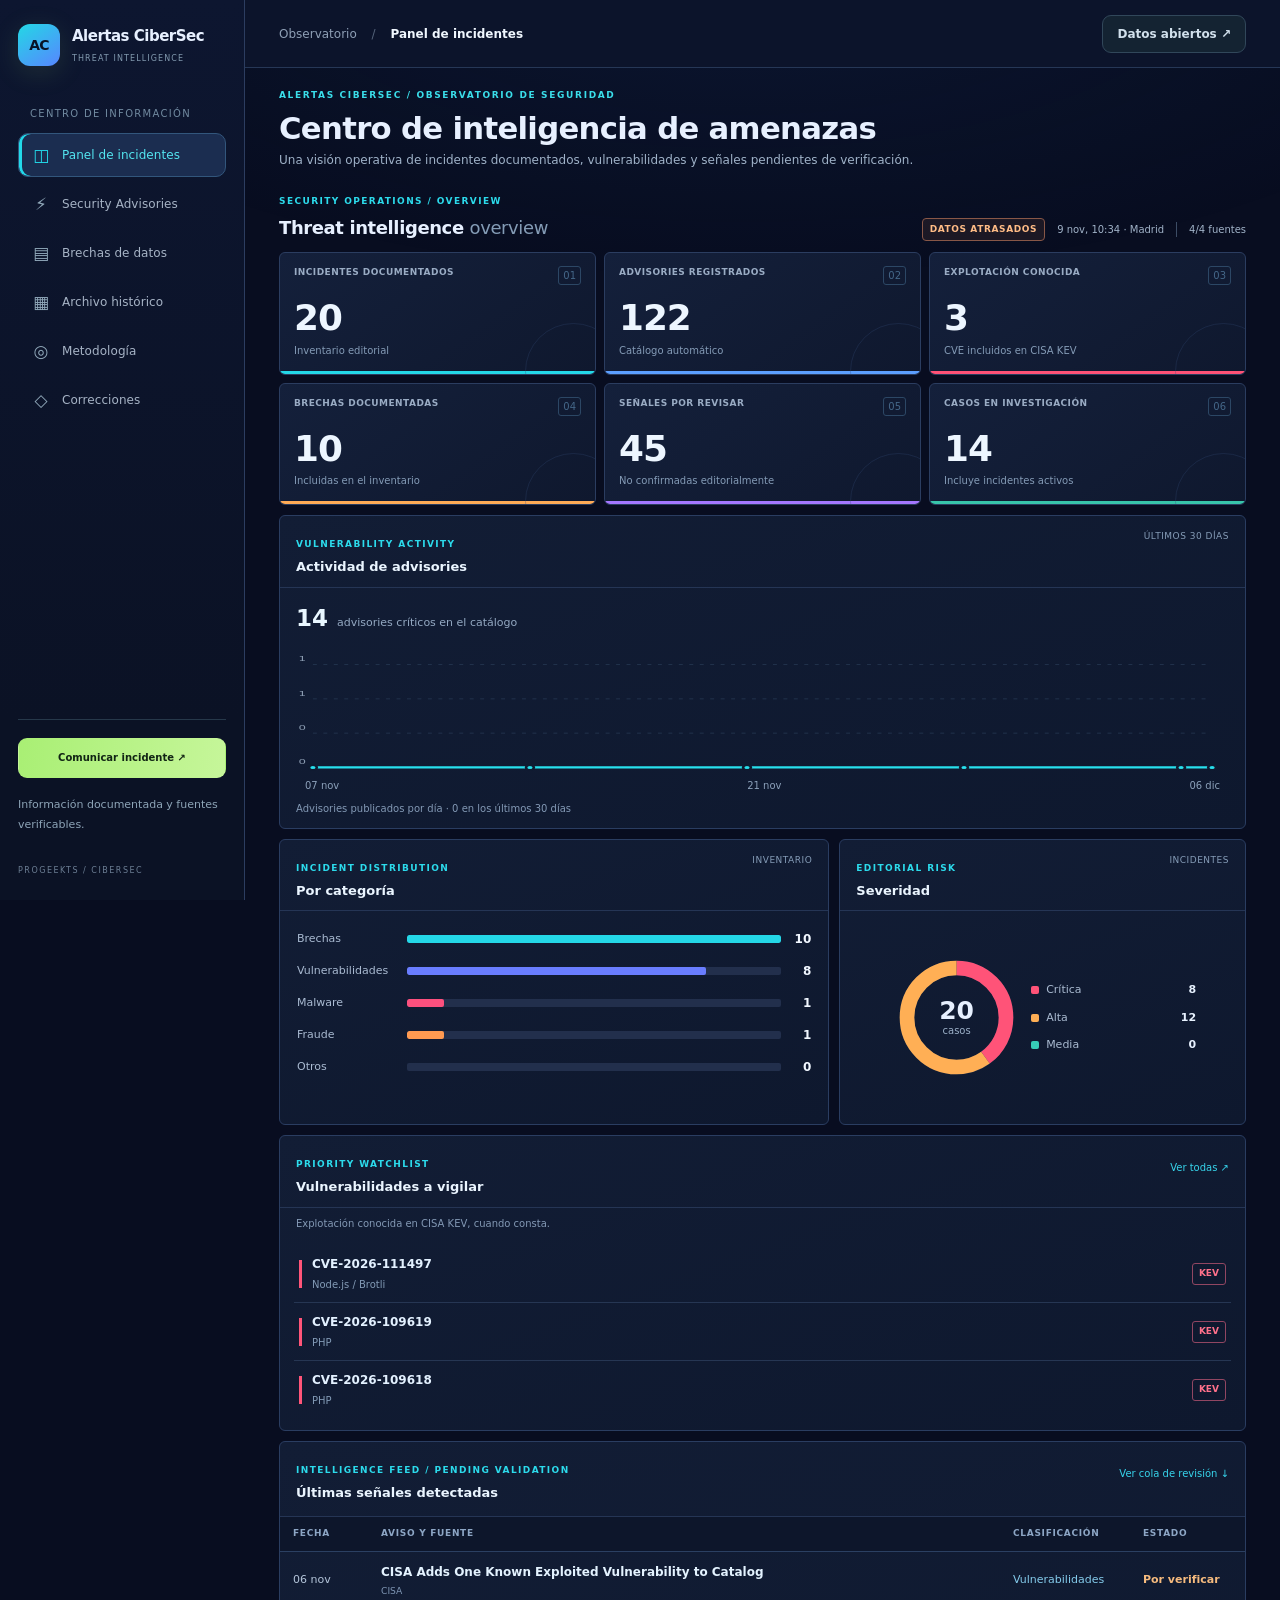
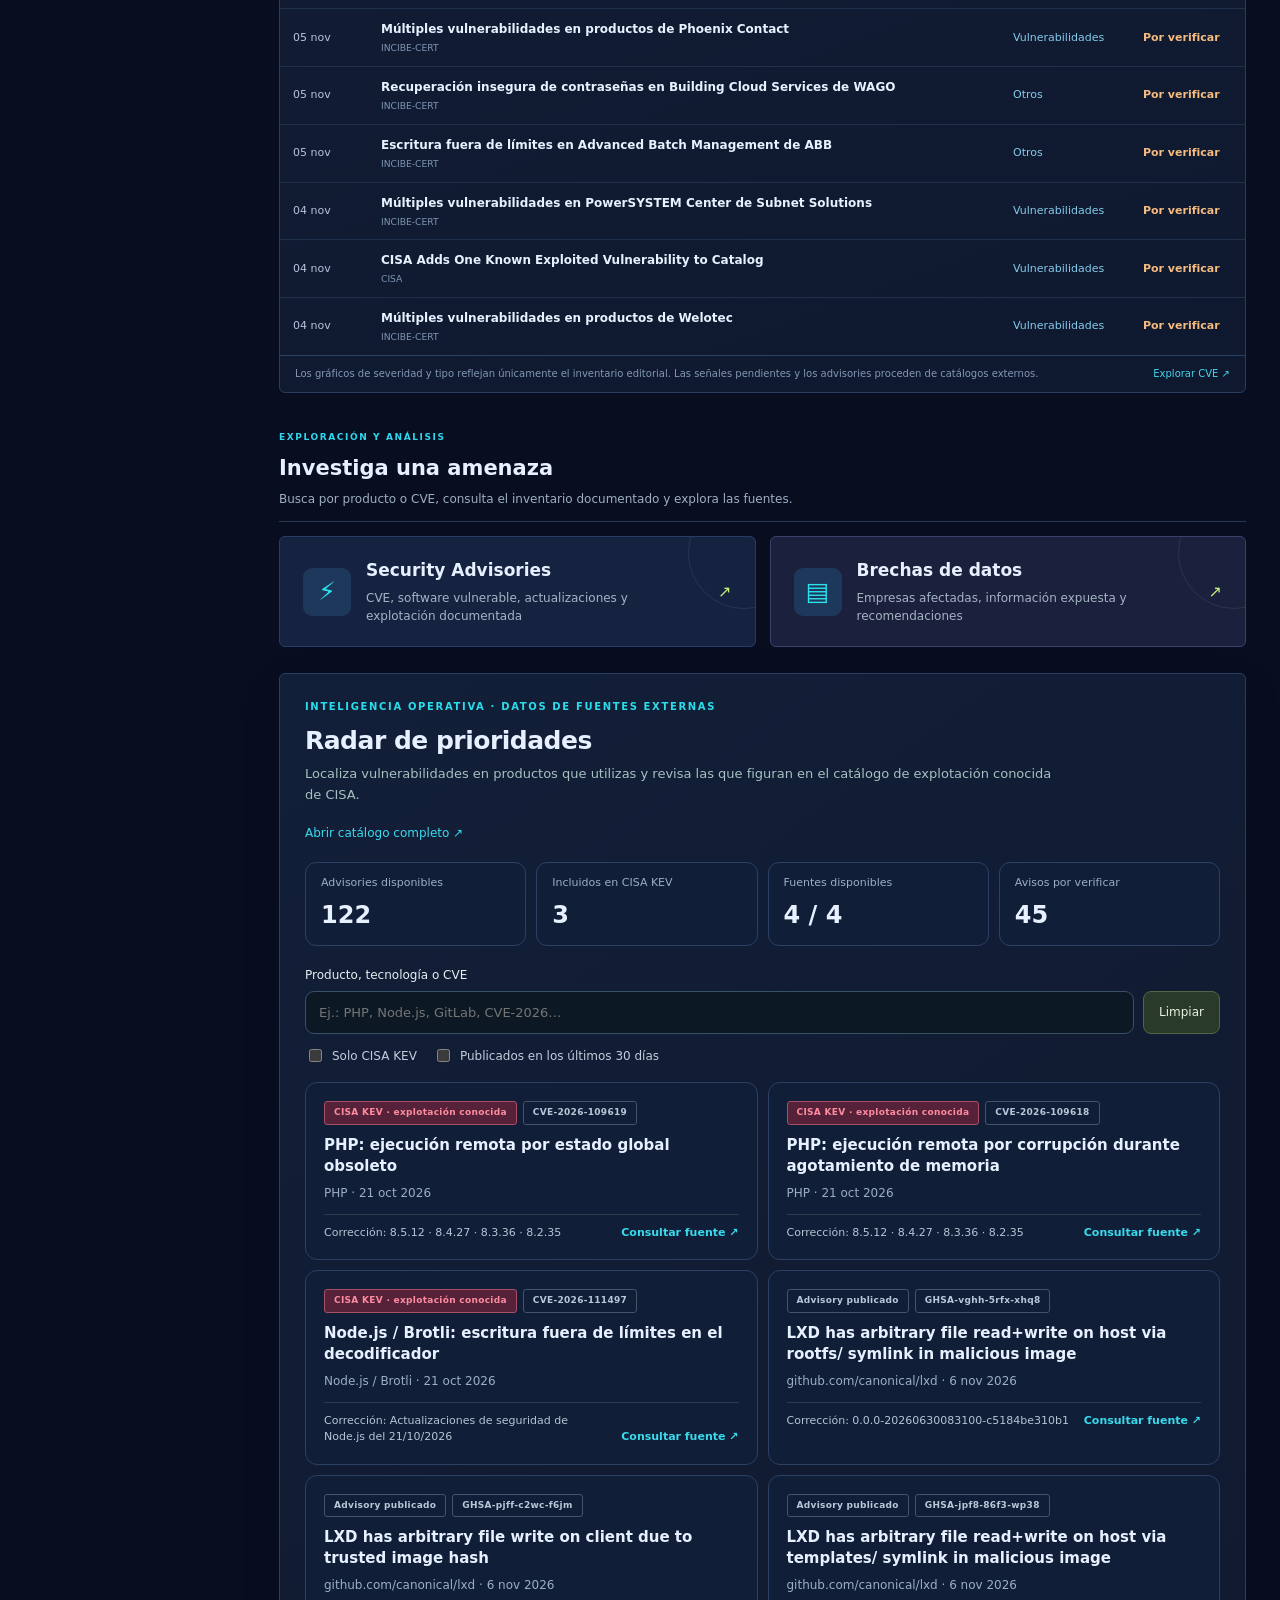
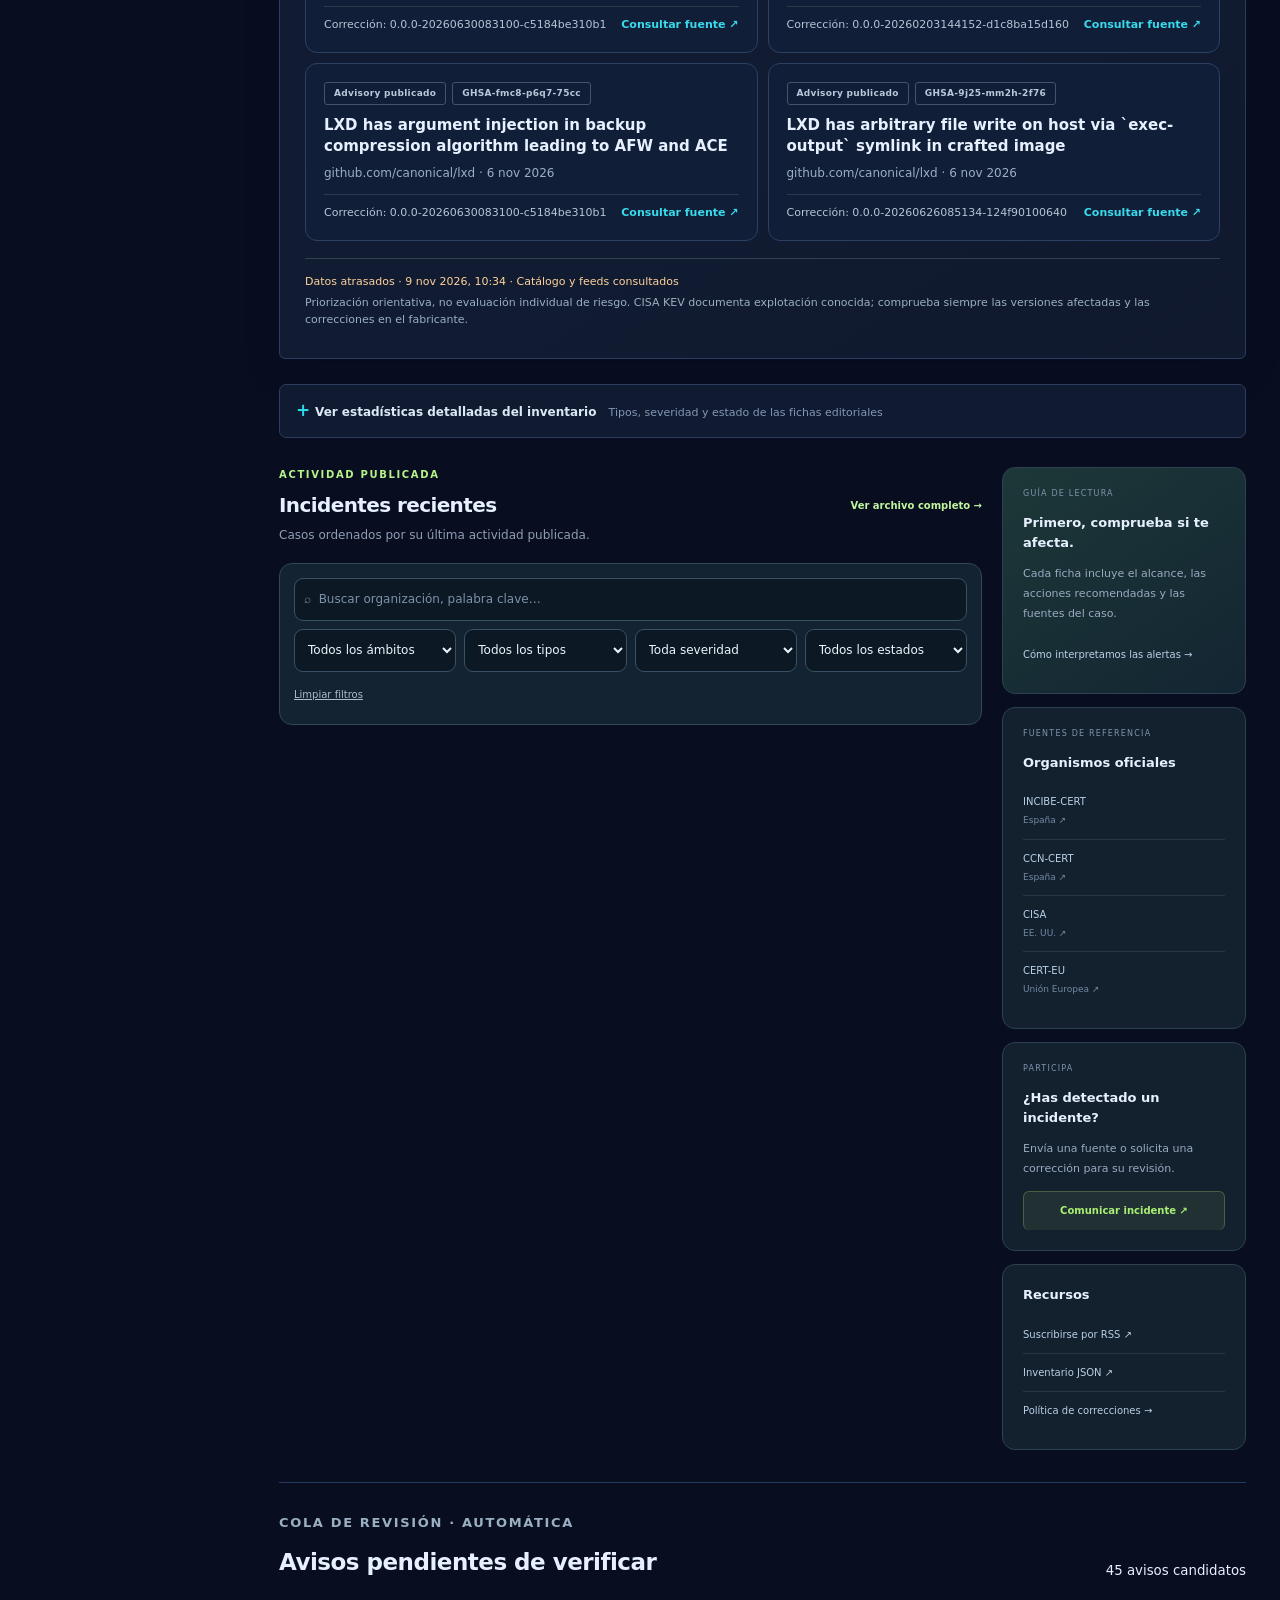
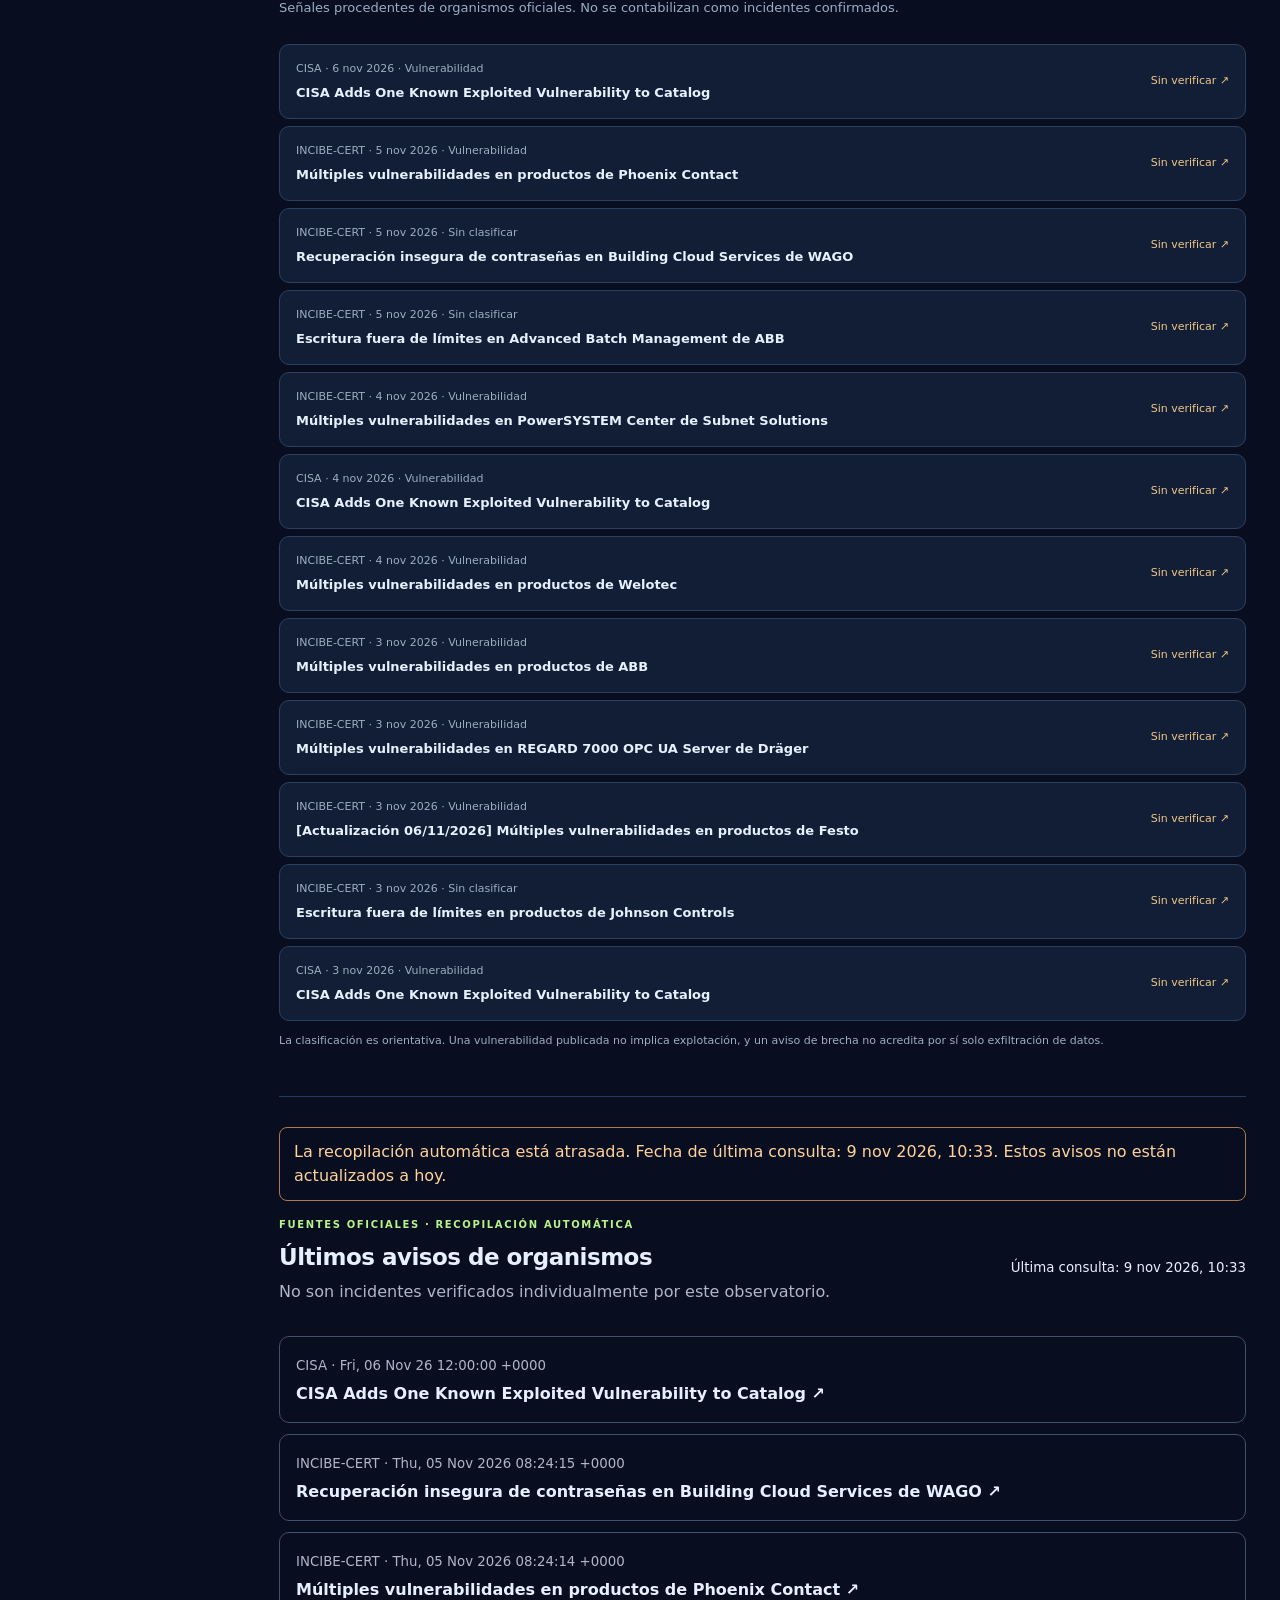
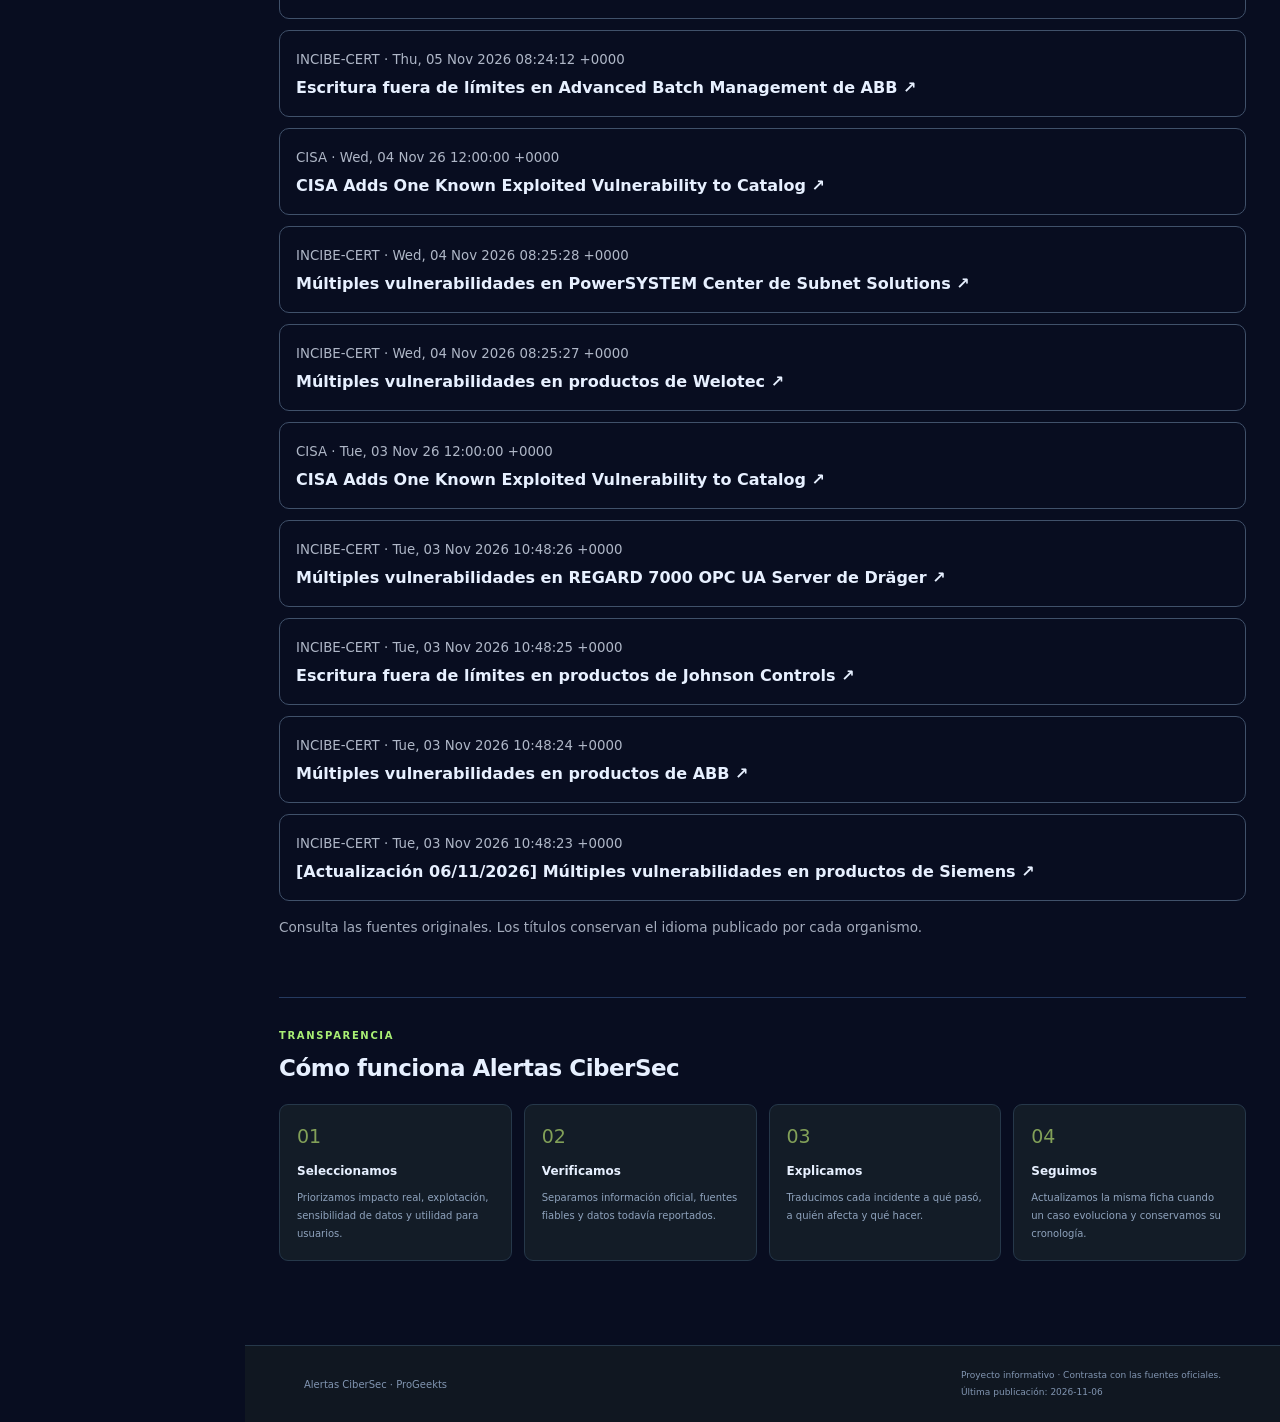
==== commit 39012d92: "ui: retirar panel duplicado de última consulta sin afectar sincronización" ====
--- a/index.html
+++ b/index.html
@@ -3,7 +3,7 @@
 <body class="dashboard-page"><a class="skip-link" href="#ultimos">Ir a los incidentes</a>
 <aside class="dashboard-nav"><a class="brand" href="index.html"><span class="brand-mark">AC</span><span><strong>Alertas CiberSec</strong><small>THREAT INTELLIGENCE</small></span></a><p class="nav-label">CENTRO DE INFORMACIÓN</p><nav aria-label="Navegación principal"><a class="active" aria-current="page" href="index.html"><span>◫</span>Panel de incidentes</a><a href="advisories.html"><span>⚡</span>Security Advisories</a><a href="brechas.html"><span>▤</span>Brechas de datos</a><a href="archivo.html"><span>▦</span>Archivo histórico</a><a href="index.html#metodologia"><span>◎</span>Metodología</a><a href="correcciones.html"><span>◇</span>Correcciones</a></nav><div class="nav-bottom"><a class="side-button" href="reportar.html">Comunicar incidente ↗</a><p>Información documentada y fuentes verificables.</p><small>PROGEEKTS / CIBERSEC</small></div></aside>
 <div class="dashboard-workspace"><header class="dashboard-topbar"><span>Observatorio <b>/</b> <strong>Panel de incidentes</strong></span><a href="incidents.json" class="topbar-action">Datos abiertos ↗</a></header>
-<main class="dashboard-main" id="panel"><section class="dashboard-heading"><div><p class="eyebrow">ALERTAS CIBERSEC / OBSERVATORIO DE SEGURIDAD</p><h1>Centro de inteligencia de amenazas</h1><p>Una visión operativa de incidentes documentados, vulnerabilidades y señales pendientes de verificación.</p></div><section class="review-status" aria-label="Fecha de revisión"><div class="review-top"><span>ÚLTIMA CONSULTA DE FUENTES</span></div><p id="lastReview" class="review-time">Pendiente de registrar</p><small>Consultando el estado de las fuentes...</small></section></section>
+<main class="dashboard-main" id="panel"><section class="dashboard-heading"><div><p class="eyebrow">ALERTAS CIBERSEC / OBSERVATORIO DE SEGURIDAD</p><h1>Centro de inteligencia de amenazas</h1><p>Una visión operativa de incidentes documentados, vulnerabilidades y señales pendientes de verificación.</p></div></section>
 <section id="threatConsole" class="ops-console" aria-label="Centro de operaciones Threat Intelligence">
 <div class="ops-toolbar"><div class="ops-toolbar-heading"><span class="ops-section-kicker">SECURITY OPERATIONS / OVERVIEW</span><h2>Threat intelligence <span>overview</span></h2></div><div class="ops-health"><span id="opsSyncState" class="ops-status ops-status-warn">CONSULTANDO</span><span id="opsSyncTime">—</span><span class="ops-health-divider"></span><span id="opsSourcesLabel">Fuentes —</span></div></div>
 <div class="ops-kpi-grid">
--- a/site-unified.css
+++ b/site-unified.css
@@ -0,0 +1,33 @@
+/* Navegación y estructura unificadas · Alertas CiberSec */
+.dashboard-page .dashboard-nav{background:linear-gradient(180deg,#0d1630,#0b1225 80%);border-right:1px solid #2c3d60}
+.dashboard-page .dashboard-nav .brand-mark{background:linear-gradient(145deg,#23d8e5,#5786ff);color:#071326}
+.dashboard-page .dashboard-nav nav a.active{background:#1b2d50;color:#53e5f0;border-color:#32567c;box-shadow:inset 3px 0 #22d9ea}
+.dashboard-page .dashboard-nav nav a.active span{color:#22d9ea}
+.dashboard-page .dashboard-topbar{background:#0c142b;border-bottom:1px solid #263756}
+.dashboard-page .dashboard-workspace{min-width:0}
+.dashboard-page .dashboard-main.static-page,.dashboard-page .dashboard-main.detail-page{width:min(1350px,calc(100% - 68px));max-width:1350px;margin:0 auto;padding:34px 0 65px}
+.dashboard-page .dashboard-main.static-page h1{color:#edf5ff;font-weight:760;letter-spacing:-.9px}
+.dashboard-page .dashboard-main.static-page>.eyebrow{color:#37d9e9}
+.dashboard-page .dashboard-main.static-page>p{color:#a7bad0;max-width:940px}
+.dashboard-page .dashboard-main.static-page .controls{background:#121e35;border:1px solid #2a4265;border-radius:7px;margin:16px 0 24px}
+.dashboard-page .dashboard-main.static-page .controls input{border-color:#314a68;background:#0d172a}
+.dashboard-page .archive-group{max-width:none}
+.dashboard-page .archive-group h2{color:#c5d9f1;font-size:15px;margin:28px 0 14px}
+.dashboard-page .archive-row{background:#132039;border-color:#2b4062;padding:13px 17px}
+.dashboard-page .archive-row:hover{background:#1b2d4a}
+.dashboard-page .detail-page .back-link{color:#35d4e9}
+.dashboard-page .detail-page .detail-block{border-color:#2a4162}
+.dashboard-page .static-page .report-button{background:#193851;border:1px solid #3a7790;color:#d6f8ff}
+.dashboard-page .static-page a:not(.report-button):hover{color:#3be1ee}
+.dashboard-page .footer-inner{margin:0 30px}
+.dashboard-page .dashboard-main.static-page li{color:#b4c4d8}
+.dashboard-page .dashboard-main.static-page h2{color:#e9f2ff}
+@media(max-width:1200px){.dashboard-page .dashboard-main.static-page,.dashboard-page .dashboard-main.detail-page{width:calc(100% - 48px)}}
+@media(max-width:720px){
+ .dashboard-page .dashboard-nav{position:sticky;top:0;width:100%;height:auto;padding:12px 15px 0;border-right:0;border-bottom:1px solid #294353;background:#0e1926f7}
+ .dashboard-page .dashboard-nav nav a.active{box-shadow:none}
+ .dashboard-page .dashboard-workspace{margin-left:0}
+ .dashboard-page .dashboard-main.static-page,.dashboard-page .dashboard-main.detail-page{width:calc(100% - 30px);padding:22px 0 55px}
+ .dashboard-page .footer-inner{margin:0 15px}
+ .dashboard-page .archive-row{padding:12px}
+}
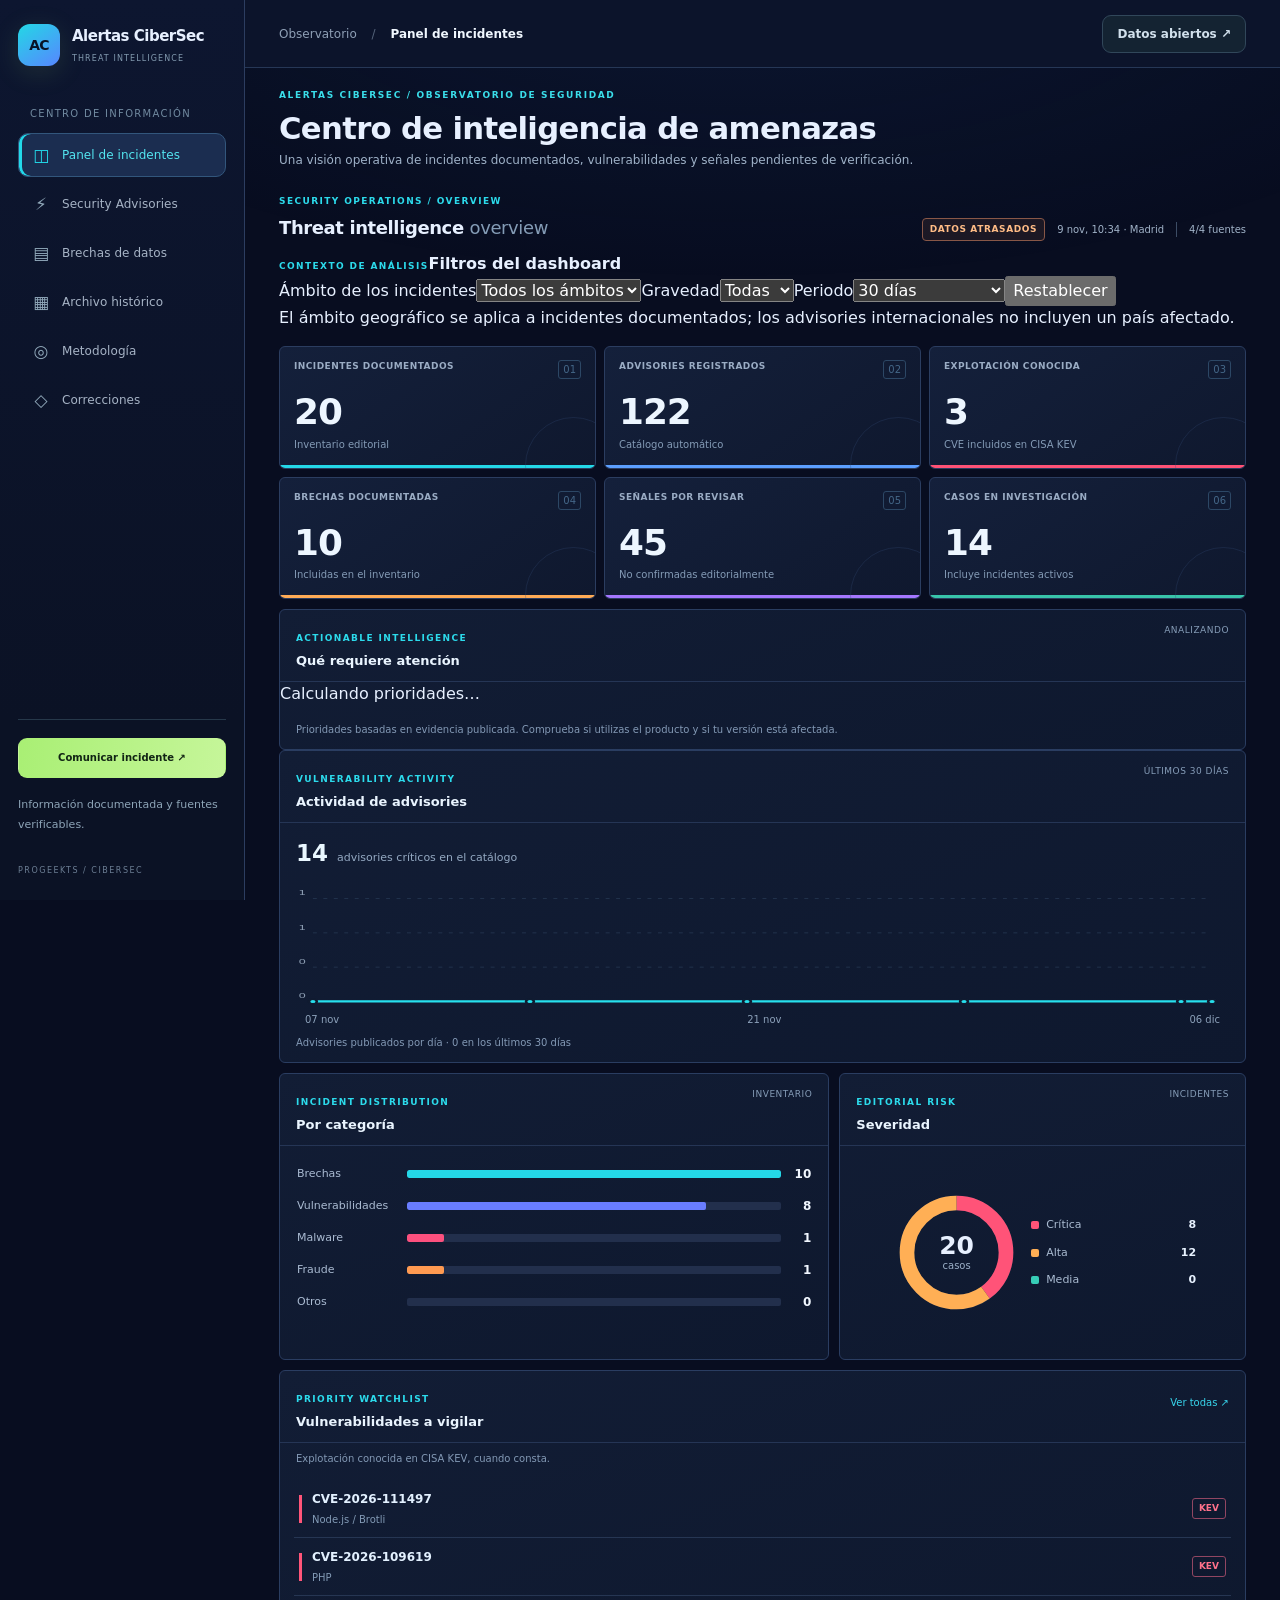
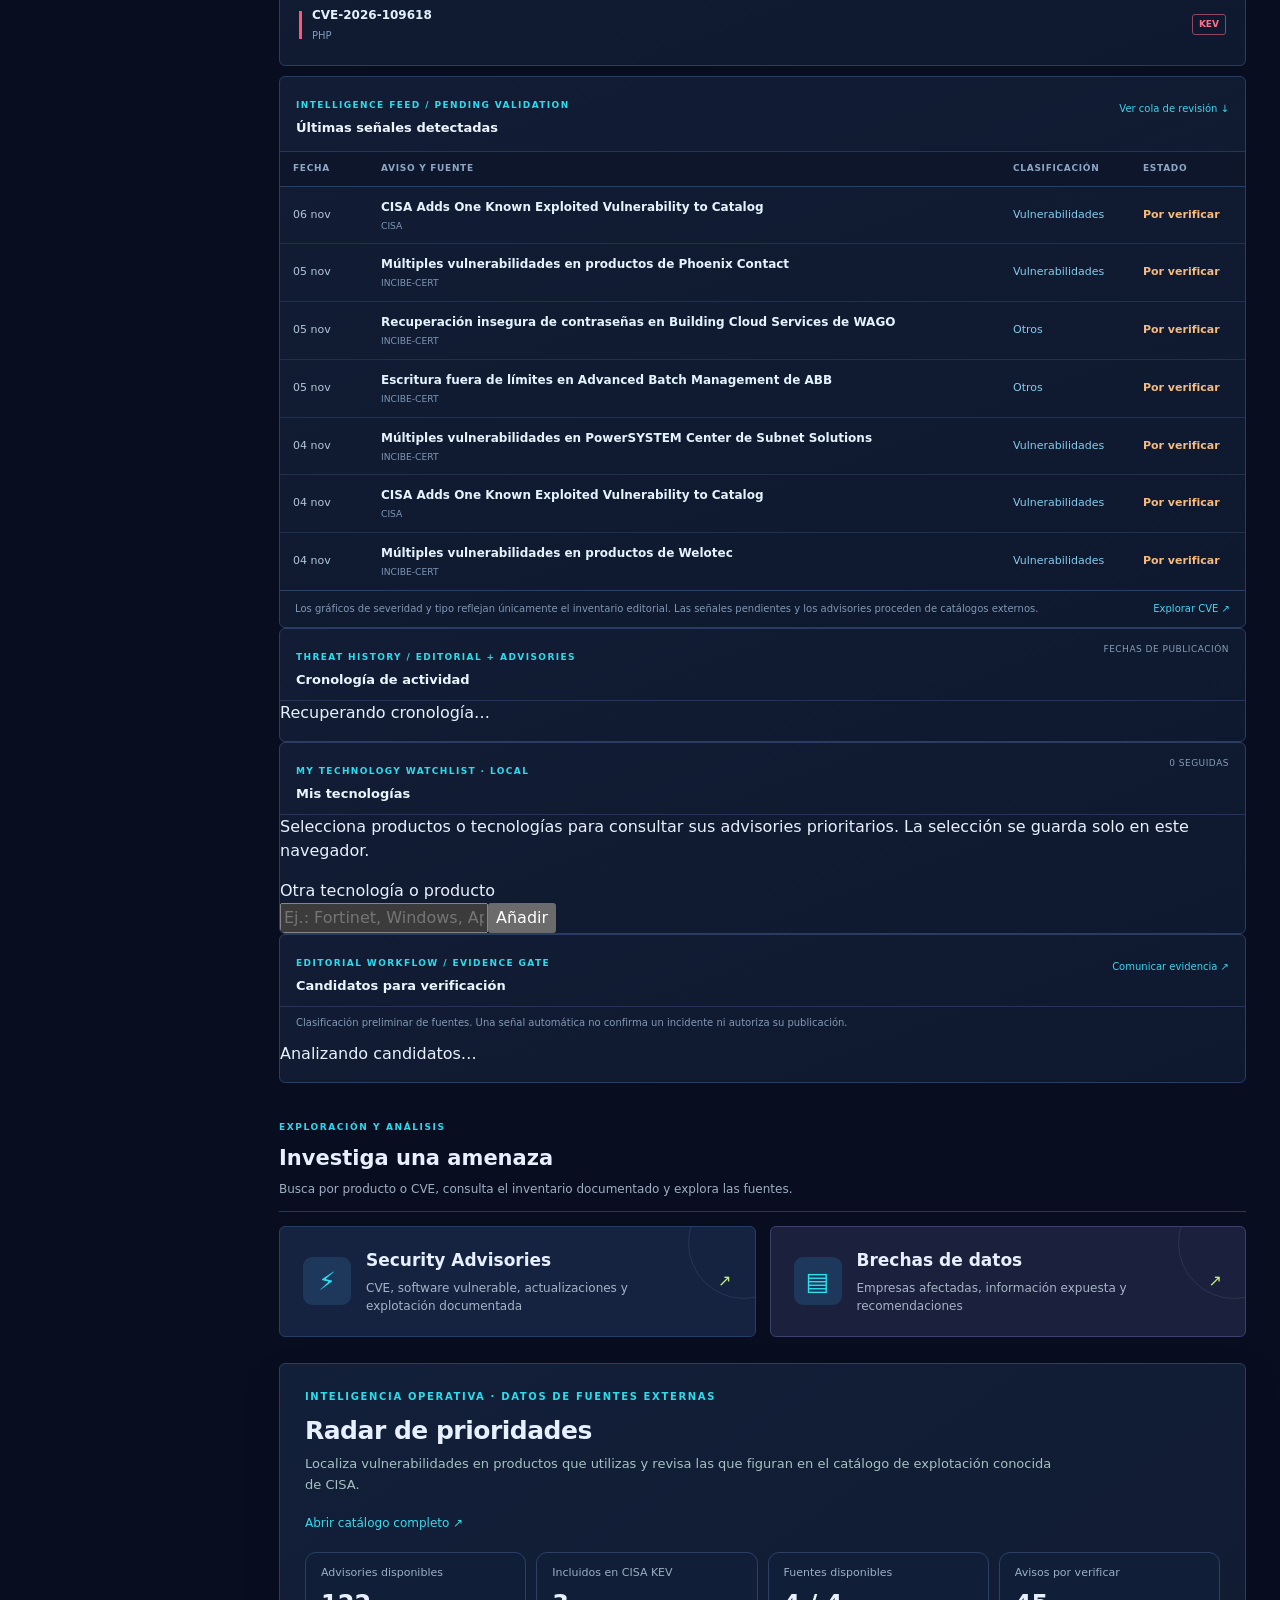
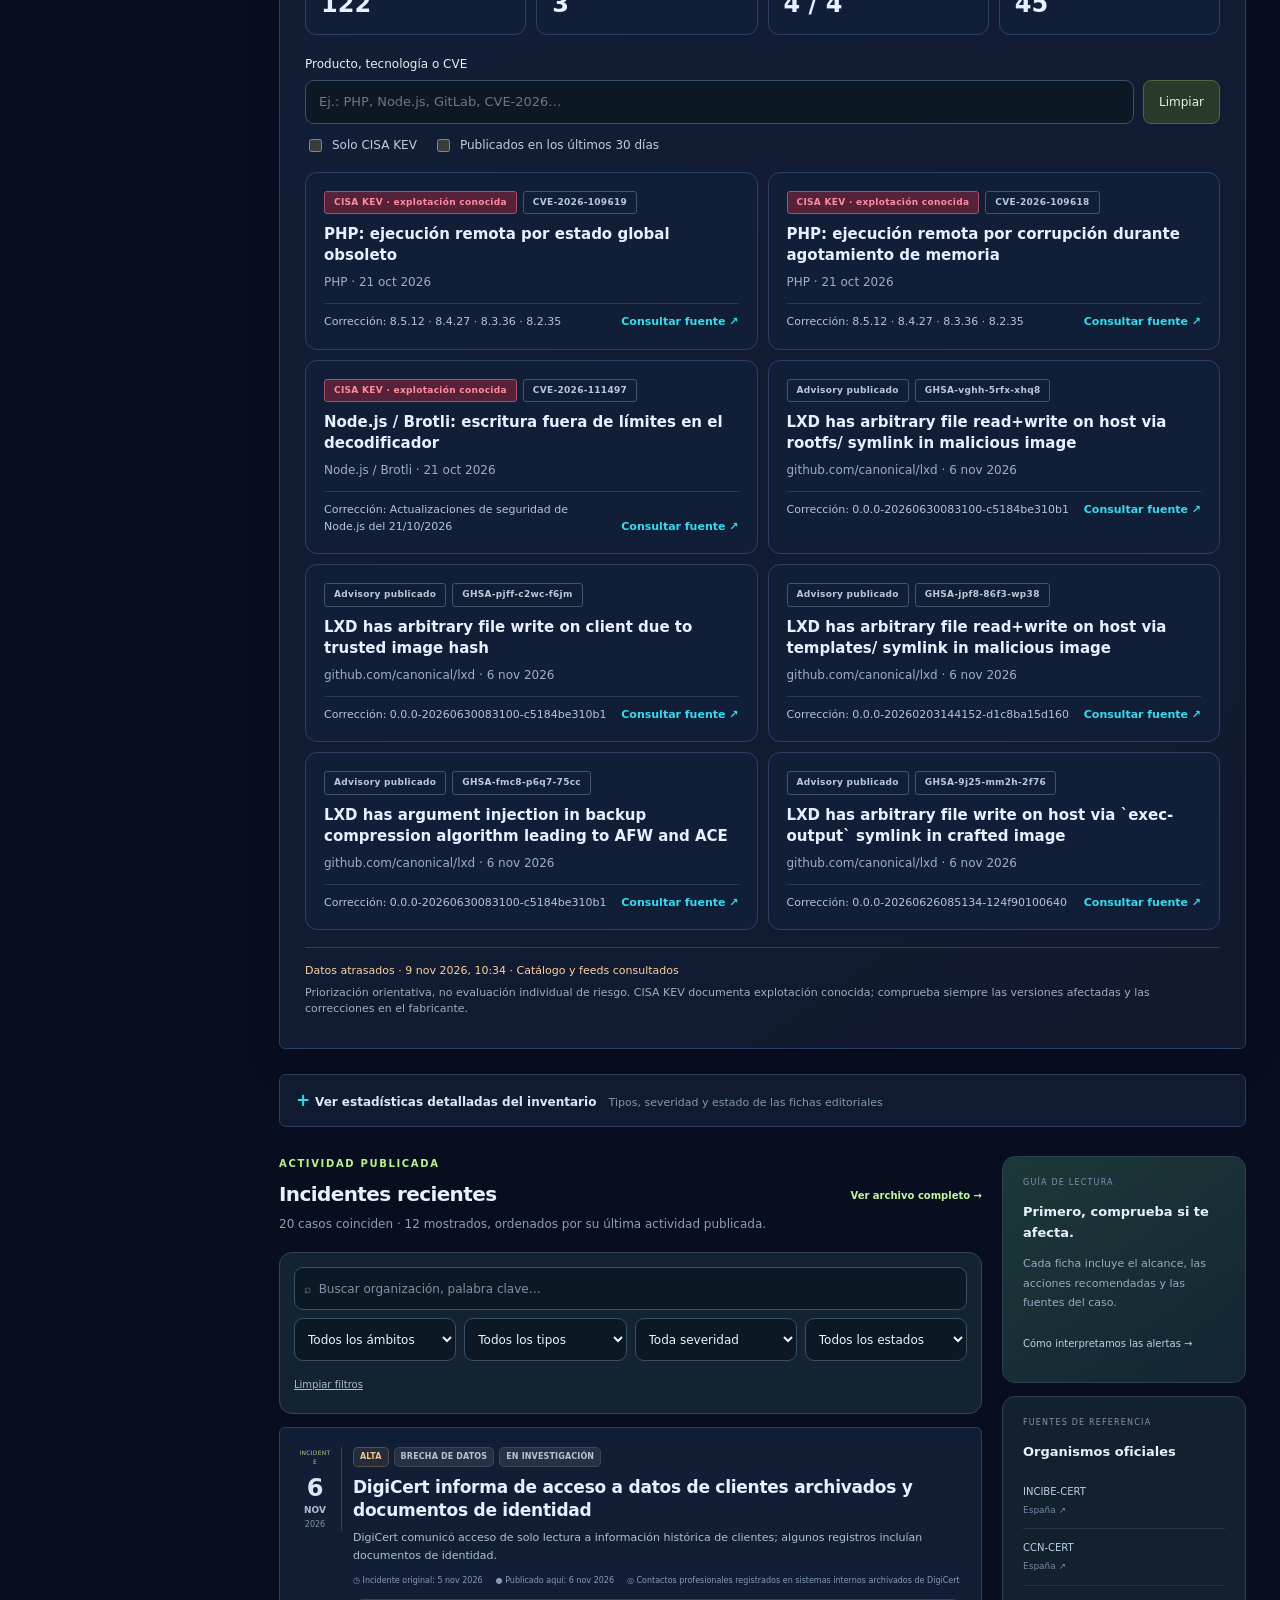
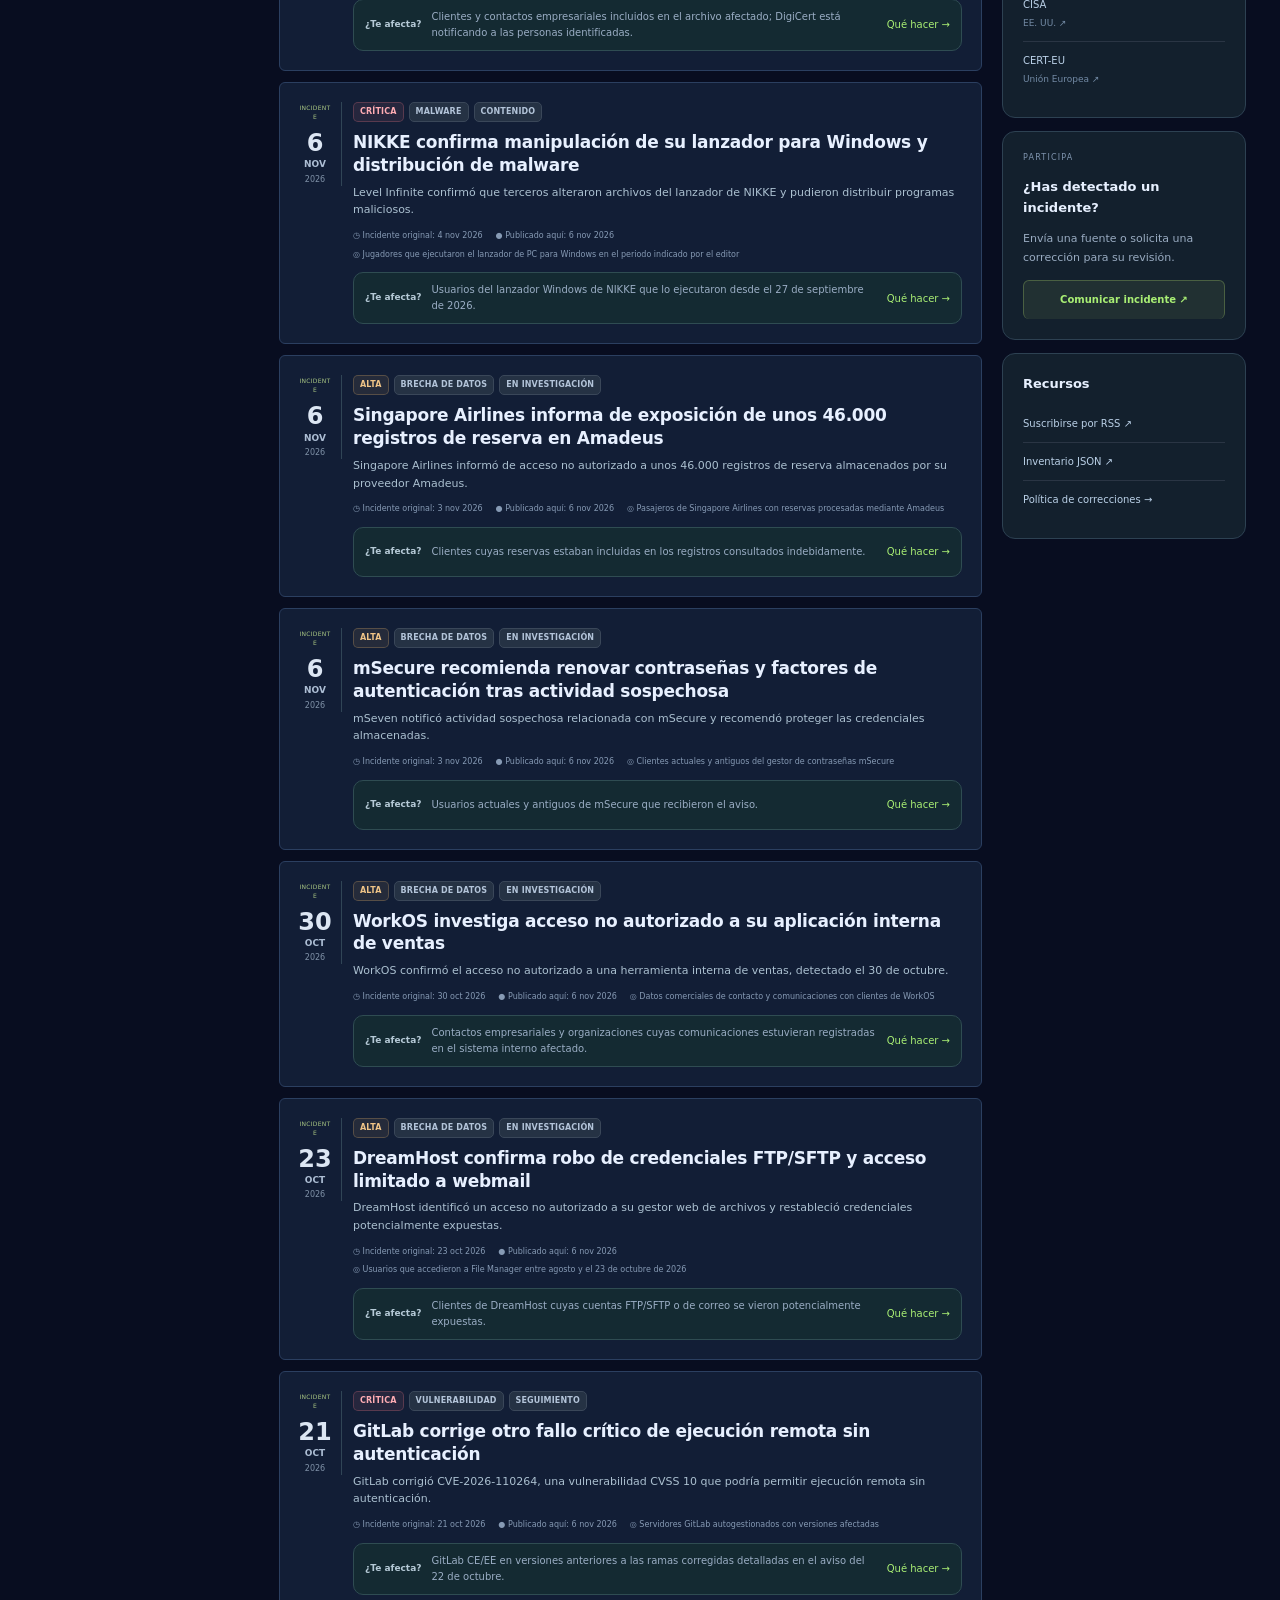
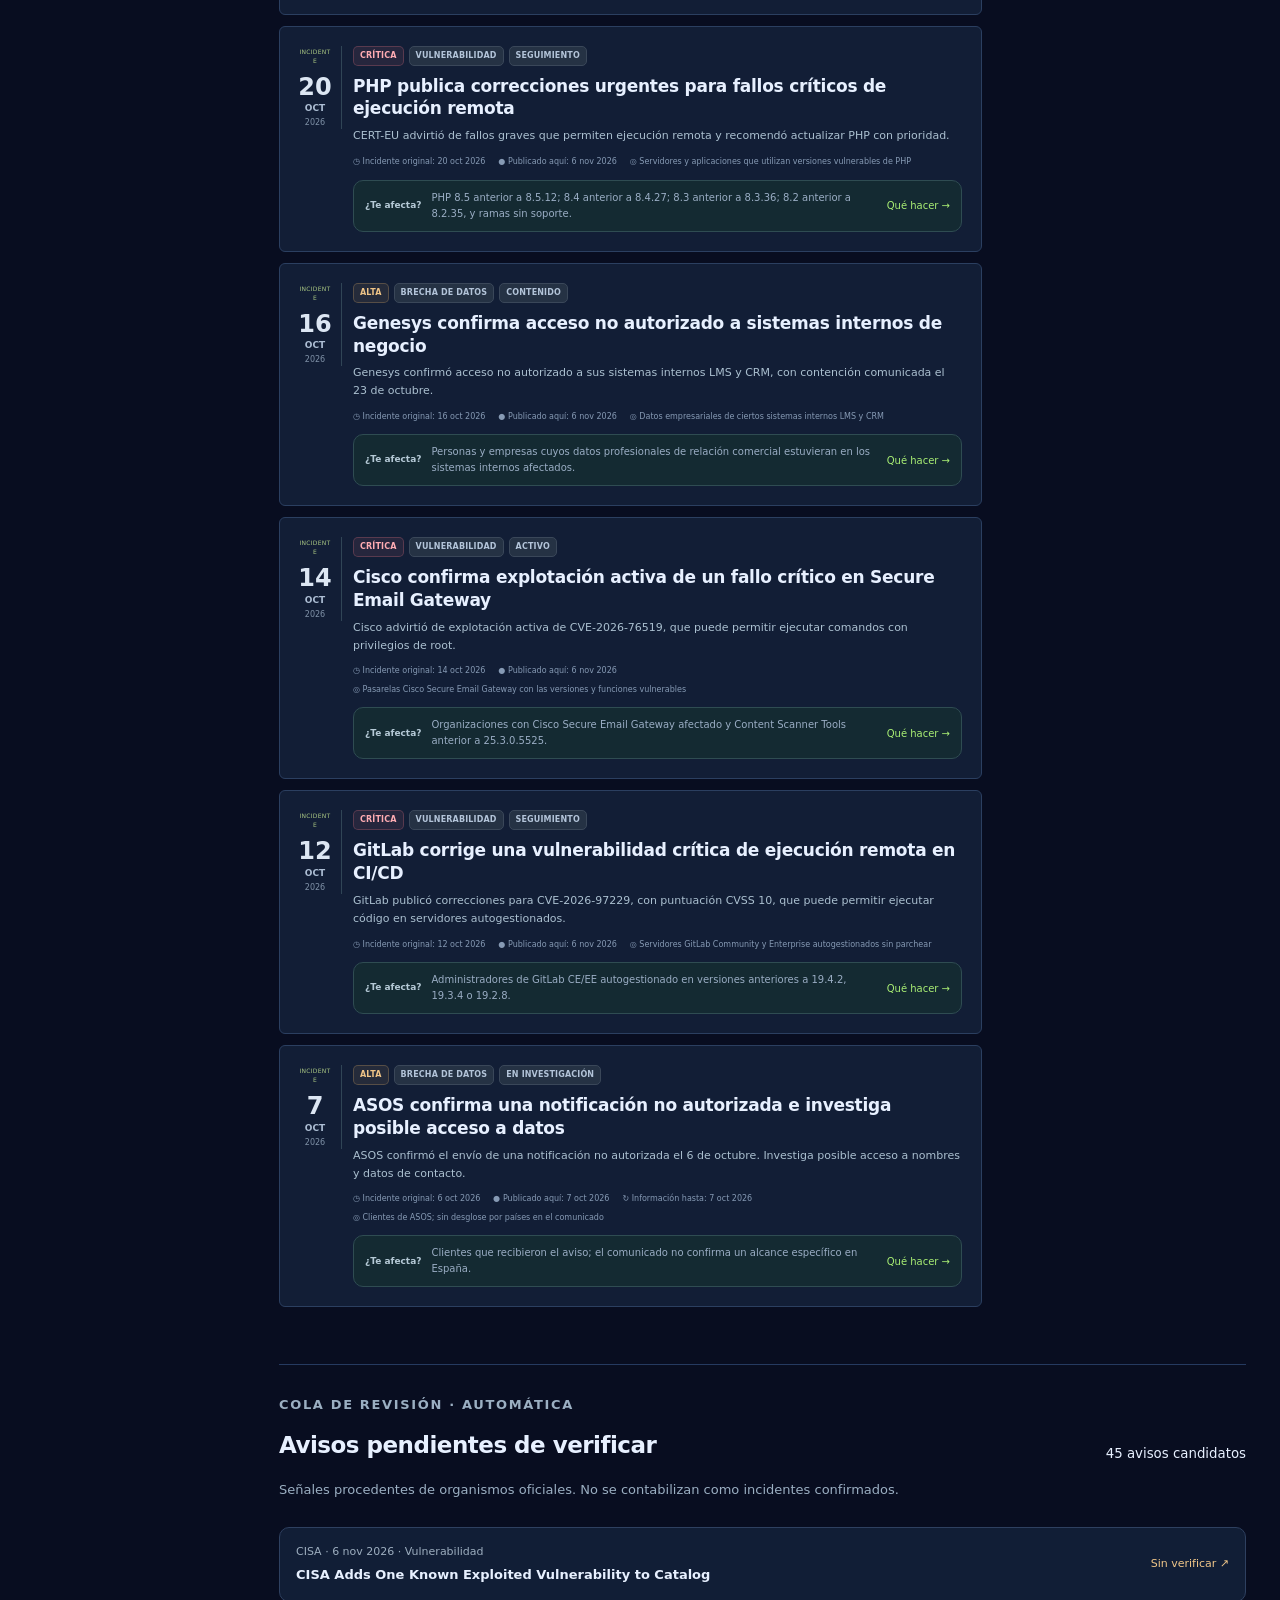
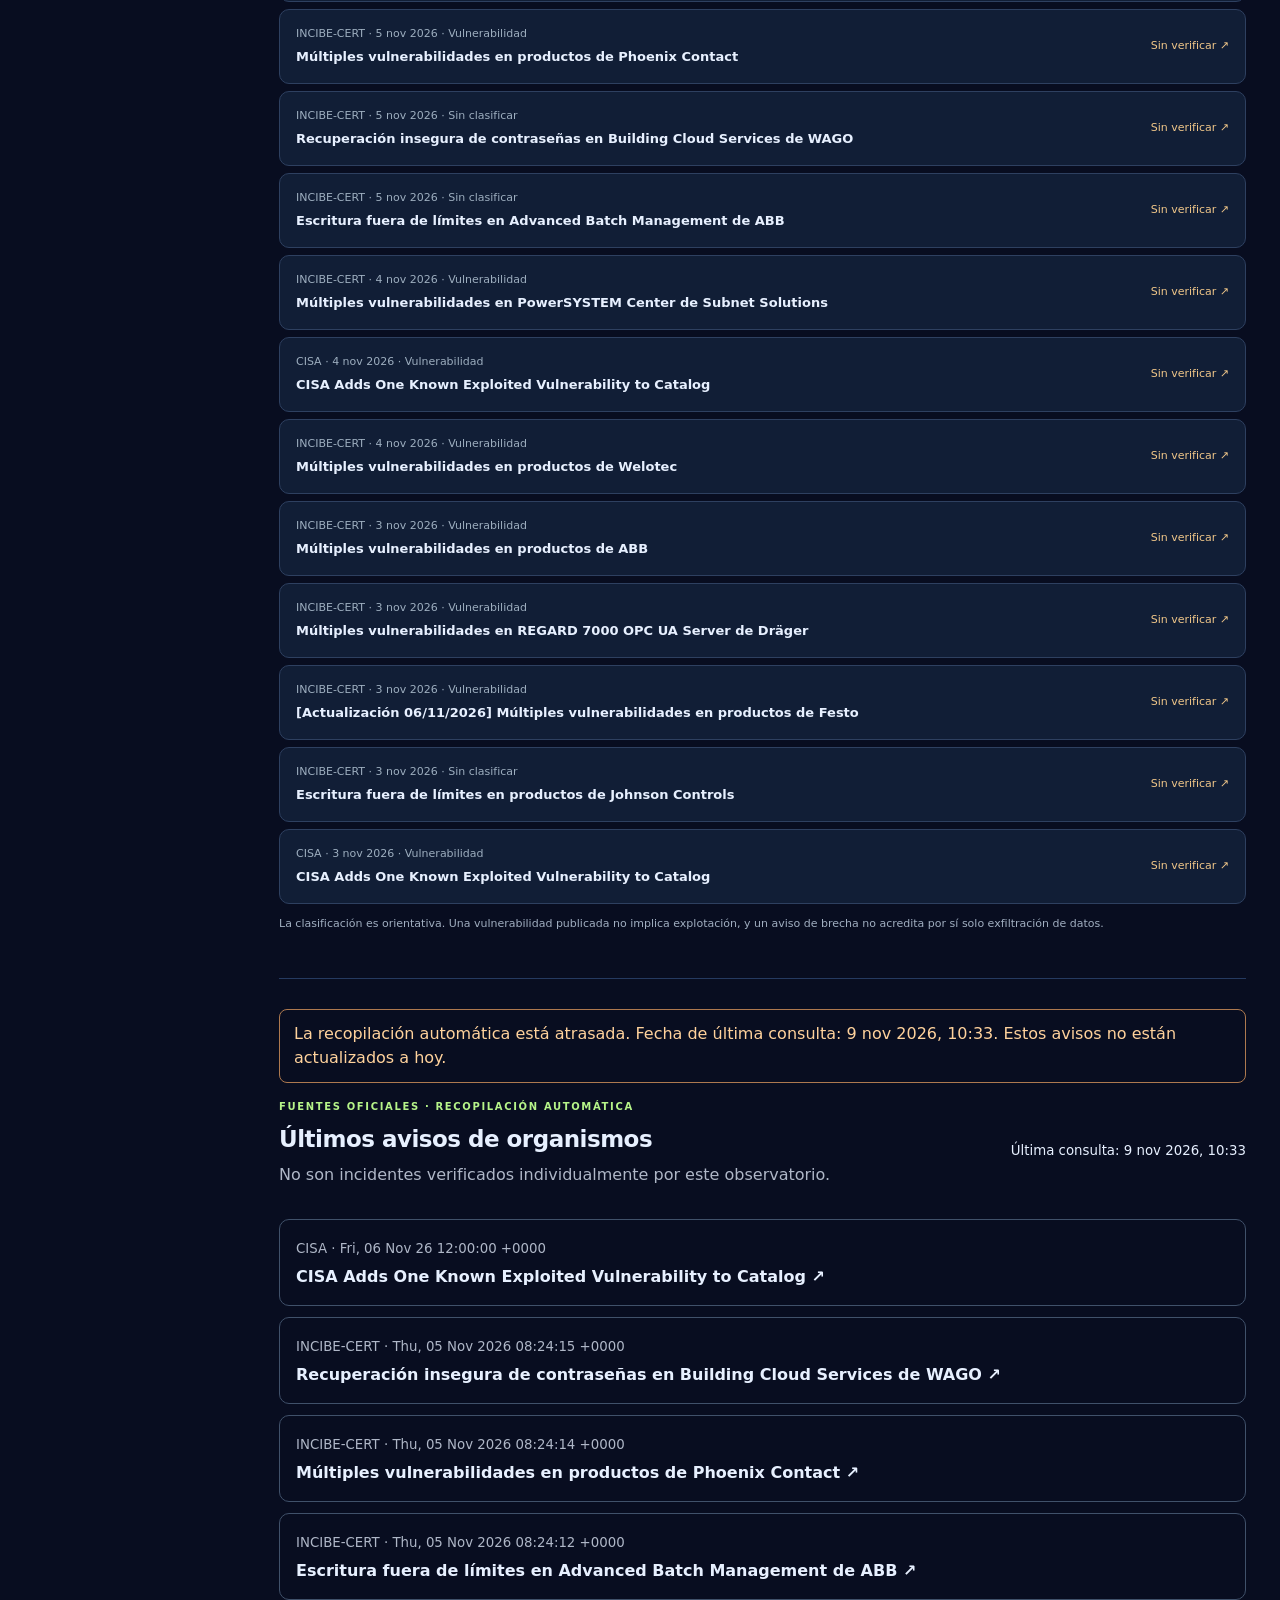
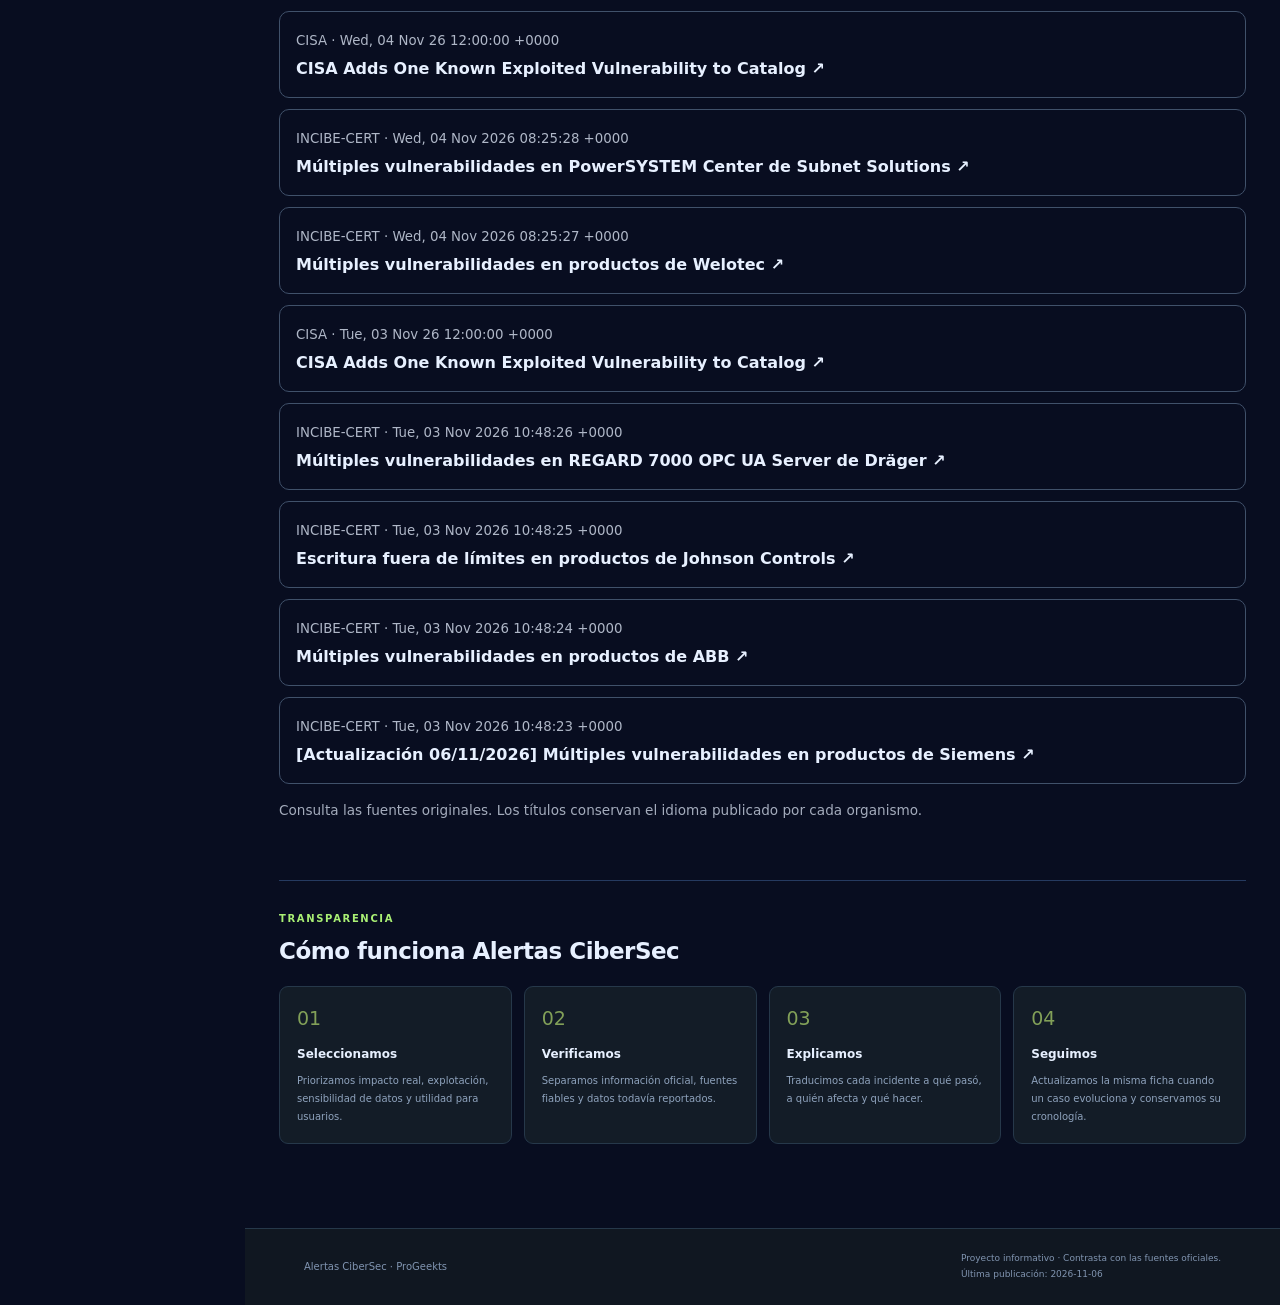
==== commit 5af060fb: "feat: prioridades, filtros globales, timeline, seguimiento local y cola editorial" ====
--- a/index.html
+++ b/index.html
@@ -1,12 +1,12 @@
 <!doctype html>
-<html lang="es"><head><meta charset="utf-8"><meta name="viewport" content="width=device-width,initial-scale=1"><meta name="description" content="Observatorio de ciberseguridad: incidentes, vulnerabilidades, brechas de datos y fuentes verificables."><meta name="theme-color" content="#0c1017"><title>Alertas CiberSec | Dashboard de incidentes</title><link rel="alternate" type="application/rss+xml" title="Alertas CiberSec RSS" href="feed.xml"><link rel="stylesheet" href="styles.css"><link rel="stylesheet" href="intelligence.css"><link rel="stylesheet" href="signal.css"><link rel="stylesheet" href="threat-console.css"><link rel="stylesheet" href="site-unified.css"></head>
+<html lang="es"><head><meta charset="utf-8"><meta name="viewport" content="width=device-width,initial-scale=1"><meta name="description" content="Observatorio de ciberseguridad: incidentes, vulnerabilidades, brechas de datos y fuentes verificables."><meta name="theme-color" content="#0c1017"><title>Alertas CiberSec | Dashboard de incidentes</title><link rel="alternate" type="application/rss+xml" title="Alertas CiberSec RSS" href="feed.xml"><link rel="stylesheet" href="styles.css"><link rel="stylesheet" href="intelligence.css"><link rel="stylesheet" href="signal.css"><link rel="stylesheet" href="threat-console.css"><link rel="stylesheet" href="site-unified.css"><link rel="stylesheet" href="console-extensions.css"></head>
 <body class="dashboard-page"><a class="skip-link" href="#ultimos">Ir a los incidentes</a>
 <aside class="dashboard-nav"><a class="brand" href="index.html"><span class="brand-mark">AC</span><span><strong>Alertas CiberSec</strong><small>THREAT INTELLIGENCE</small></span></a><p class="nav-label">CENTRO DE INFORMACIÓN</p><nav aria-label="Navegación principal"><a class="active" aria-current="page" href="index.html"><span>◫</span>Panel de incidentes</a><a href="advisories.html"><span>⚡</span>Security Advisories</a><a href="brechas.html"><span>▤</span>Brechas de datos</a><a href="archivo.html"><span>▦</span>Archivo histórico</a><a href="index.html#metodologia"><span>◎</span>Metodología</a><a href="correcciones.html"><span>◇</span>Correcciones</a></nav><div class="nav-bottom"><a class="side-button" href="reportar.html">Comunicar incidente ↗</a><p>Información documentada y fuentes verificables.</p><small>PROGEEKTS / CIBERSEC</small></div></aside>
 <div class="dashboard-workspace"><header class="dashboard-topbar"><span>Observatorio <b>/</b> <strong>Panel de incidentes</strong></span><a href="incidents.json" class="topbar-action">Datos abiertos ↗</a></header>
 <main class="dashboard-main" id="panel"><section class="dashboard-heading"><div><p class="eyebrow">ALERTAS CIBERSEC / OBSERVATORIO DE SEGURIDAD</p><h1>Centro de inteligencia de amenazas</h1><p>Una visión operativa de incidentes documentados, vulnerabilidades y señales pendientes de verificación.</p></div></section>
 <section id="threatConsole" class="ops-console" aria-label="Centro de operaciones Threat Intelligence">
 <div class="ops-toolbar"><div class="ops-toolbar-heading"><span class="ops-section-kicker">SECURITY OPERATIONS / OVERVIEW</span><h2>Threat intelligence <span>overview</span></h2></div><div class="ops-health"><span id="opsSyncState" class="ops-status ops-status-warn">CONSULTANDO</span><span id="opsSyncTime">—</span><span class="ops-health-divider"></span><span id="opsSourcesLabel">Fuentes —</span></div></div>
-<div class="ops-kpi-grid">
+<section class="ops-filterbar" aria-label="Filtros globales del observatorio"><div><span class="ops-panel-kicker">CONTEXTO DE ANÁLISIS</span><strong>Filtros del dashboard</strong></div><label>Ámbito de los incidentes<select id="globalGeo"><option value="all">Todos los ámbitos</option><option value="espana">España</option><option value="europa">Europa</option><option value="global">Global</option><option value="norteamerica">Norteamérica</option></select></label><label>Gravedad<select id="globalSeverity"><option value="all">Todas</option><option value="critica">Crítica</option><option value="alta">Alta</option><option value="media">Media</option></select></label><label>Periodo<select id="globalPeriod"><option value="all">Todo el histórico</option><option value="7">7 días</option><option value="30" selected>30 días</option><option value="90">90 días</option></select></label><button type="button" id="globalReset">Restablecer</button><p>El ámbito geográfico se aplica a incidentes documentados; los advisories internacionales no incluyen un país afectado.</p></section><div class="ops-kpi-grid">
 <article class="ops-kpi"><div class="ops-kpi-top"><span>INCIDENTES DOCUMENTADOS</span><span class="ops-kpi-icon">01</span></div><strong id="opsIncidentCount">—</strong><small>Inventario editorial</small><div class="ops-kpi-accent cyan"></div></article>
 <article class="ops-kpi"><div class="ops-kpi-top"><span>ADVISORIES REGISTRADOS</span><span class="ops-kpi-icon">02</span></div><strong id="opsAdvisories">—</strong><small>Catálogo automático</small><div class="ops-kpi-accent blue"></div></article>
 <article class="ops-kpi"><div class="ops-kpi-top"><span>EXPLOTACIÓN CONOCIDA</span><span class="ops-kpi-icon">03</span></div><strong id="opsKnownExploited">—</strong><small>CVE incluidos en CISA KEV</small><div class="ops-kpi-accent red"></div></article>
@@ -14,7 +14,7 @@
 <article class="ops-kpi"><div class="ops-kpi-top"><span>SEÑALES POR REVISAR</span><span class="ops-kpi-icon">05</span></div><strong id="opsCandidates">—</strong><small>No confirmadas editorialmente</small><div class="ops-kpi-accent purple"></div></article>
 <article class="ops-kpi"><div class="ops-kpi-top"><span>CASOS EN INVESTIGACIÓN</span><span class="ops-kpi-icon">06</span></div><strong id="opsUnderReview">—</strong><small>Incluye incidentes activos</small><div class="ops-kpi-accent teal"></div></article>
 </div>
-<div class="ops-visual-grid">
+<section class="ops-attention ops-panel" aria-labelledby="attentionTitle"><header><div><span class="ops-panel-kicker">ACTIONABLE INTELLIGENCE</span><h3 id="attentionTitle">Qué requiere atención</h3></div><span id="attentionCount" class="ops-panel-meta">ANALIZANDO</span></header><div id="attentionItems" class="ops-attention-list" aria-live="polite"><p class="ops-muted">Calculando prioridades…</p></div><p class="ops-panel-note">Prioridades basadas en evidencia publicada. Comprueba si utilizas el producto y si tu versión está afectada.</p></section><div class="ops-visual-grid">
 <section class="ops-panel ops-trend"><header><div><span class="ops-panel-kicker">VULNERABILITY ACTIVITY</span><h3>Actividad de advisories</h3></div><span class="ops-panel-meta">ÚLTIMOS 30 DÍAS</span></header>
 <div class="ops-trend-number"><strong id="opsCriticalAdvisories">—</strong><span>advisories críticos en el catálogo</span></div>
 <div class="ops-chart-wrap"><svg id="opsTrendChart" viewBox="0 0 720 190" preserveAspectRatio="none" role="img" aria-label="Tendencia de avisos de seguridad publicados durante los últimos 30 días"></svg><div id="opsTrendLabels" class="ops-trend-labels"></div></div><p id="opsTrendCaption" class="ops-panel-note">Cargando evolución del catálogo…</p>
@@ -28,7 +28,7 @@
 <section class="ops-panel ops-table-panel" aria-labelledby="opsSignalsTitle"><header><div><span class="ops-panel-kicker">INTELLIGENCE FEED / PENDING VALIDATION</span><h3 id="opsSignalsTitle">Últimas señales detectadas</h3></div><a href="#candidateReview">Ver cola de revisión ↓</a></header>
 <div class="ops-table-scroll"><table class="ops-table"><thead><tr><th>FECHA</th><th>AVISO Y FUENTE</th><th>CLASIFICACIÓN</th><th>ESTADO</th></tr></thead><tbody id="opsSignalsTable"><tr><td colspan="4">Consultando las últimas señales…</td></tr></tbody></table></div>
 <div class="ops-table-foot"><span id="opsDataNote">Datos de organismos y catálogos públicos; no son ataques en directo.</span><a href="advisories.html">Explorar CVE ↗</a></div>
-</section></section>
+</section><div class="ops-lower-grid"><section class="ops-panel ops-timeline" aria-labelledby="timelineTitle"><header><div><span class="ops-panel-kicker">THREAT HISTORY / EDITORIAL + ADVISORIES</span><h3 id="timelineTitle">Cronología de actividad</h3></div><span class="ops-panel-meta">FECHAS DE PUBLICACIÓN</span></header><div id="opsTimeline" class="ops-timeline-items"><p class="ops-muted">Recuperando cronología…</p></div></section><section class="ops-panel ops-watch" aria-labelledby="watchTitle"><header><div><span class="ops-panel-kicker">MY TECHNOLOGY WATCHLIST · LOCAL</span><h3 id="watchTitle">Mis tecnologías</h3></div><span id="watchCount" class="ops-panel-meta">0 SEGUIDAS</span></header><div class="ops-watch-body"><p>Selecciona productos o tecnologías para consultar sus advisories prioritarios. La selección se guarda solo en este navegador.</p><div id="watchChoices" class="ops-watch-choices"></div><form id="watchForm" class="ops-watch-form"><label for="watchCustom">Otra tecnología o producto</label><div><input id="watchCustom" type="text" maxlength="45" placeholder="Ej.: Fortinet, Windows, Apache" /><button type="submit">Añadir</button></div></form><div id="watchResults" aria-live="polite"></div></div></section></div><section class="ops-panel ops-review-queue" aria-labelledby="reviewQueueTitle"><header><div><span class="ops-panel-kicker">EDITORIAL WORKFLOW / EVIDENCE GATE</span><h3 id="reviewQueueTitle">Candidatos para verificación</h3></div><a href="reportar.html">Comunicar evidencia ↗</a></header><p class="ops-panel-note">Clasificación preliminar de fuentes. Una señal automática no confirma un incidente ni autoriza su publicación.</p><div id="reviewQueueItems" class="ops-review-list" aria-live="polite"><p class="ops-muted">Analizando candidatos…</p></div></section></section>
 <div class="ops-secondary-heading"><span>EXPLORACIÓN Y ANÁLISIS</span><h2>Investiga una amenaza</h2><p>Busca por producto o CVE, consulta el inventario documentado y explora las fuentes.</p></div>
 <section class="intel-links" aria-label="Nuevos centros de información"><a href="advisories.html"><span class="intel-link-icon">⚡</span><span><strong>Security Advisories</strong><small>CVE, software vulnerable, actualizaciones y explotación documentada</small></span><span class="intel-link-arrow">↗</span></a><a href="brechas.html"><span class="intel-link-icon">▤</span><span><strong>Brechas de datos</strong><small>Empresas afectadas, información expuesta y recomendaciones</small></span><span class="intel-link-arrow">↗</span></a></section>
 <section id="priorityRadar" class="priority-radar" aria-labelledby="radarHeading">
@@ -45,4 +45,4 @@
 <aside class="sidebar"><section class="side-card focus-card"><span class="side-label">GUÍA DE LECTURA</span><h3>Primero, comprueba si te afecta.</h3><p>Cada ficha incluye el alcance, las acciones recomendadas y las fuentes del caso.</p><a href="#metodologia">Cómo interpretamos las alertas →</a></section><section class="side-card"><span class="side-label">FUENTES DE REFERENCIA</span><h3>Organismos oficiales</h3><a href="https://www.incibe.es/incibe-cert" target="_blank" rel="noopener">INCIBE-CERT <small>España ↗</small></a><a href="https://www.ccn-cert.cni.es/" target="_blank" rel="noopener">CCN-CERT <small>España ↗</small></a><a href="https://www.cisa.gov/" target="_blank" rel="noopener">CISA <small>EE. UU. ↗</small></a><a href="https://cert.europa.eu/" target="_blank" rel="noopener">CERT-EU <small>Unión Europea ↗</small></a></section><section class="side-card"><span class="side-label">PARTICIPA</span><h3>¿Has detectado un incidente?</h3><p>Envía una fuente o solicita una corrección para su revisión.</p><a class="side-button" href="reportar.html">Comunicar incidente ↗</a></section><section class="side-card"><h3>Recursos</h3><a href="feed.xml">Suscribirse por RSS ↗</a><a href="incidents.json">Inventario JSON ↗</a><a href="correcciones.html">Política de correcciones →</a></section></aside></div>
 <section class="methodology candidate-section" id="candidateReview"><h2>Avisos pendientes de verificar</h2><p>Consultando cola de revisión…</p></section>
 <section id="sourceAlerts" class="methodology" aria-label="Últimos avisos de fuentes oficiales"><h2>Avisos de organismos oficiales</h2><p>Recopilación automática pendiente de la primera ejecución.</p></section>
-<section class="methodology" id="metodologia"><p class="eyebrow blue">TRANSPARENCIA</p><h2>Cómo funciona Alertas CiberSec</h2><div class="method-grid"><div><b>01</b><strong>Seleccionamos</strong><p>Priorizamos impacto real, explotación, sensibilidad de datos y utilidad para usuarios.</p></div><div><b>02</b><strong>Verificamos</strong><p>Separamos información oficial, fuentes fiables y datos todavía reportados.</p></div><div><b>03</b><strong>Explicamos</strong><p>Traducimos cada incidente a qué pasó, a quién afecta y qué hacer.</p></div><div><b>04</b><strong>Seguimos</strong><p>Actualizamos la misma ficha cuando un caso evoluciona y conservamos su cronología.</p></div></div></section></main><footer><div class="footer-inner"><span>Alertas CiberSec · ProGeekts</span><div><p>Proyecto informativo · Contrasta con las fuentes oficiales.</p><p id="lastUpdated"></p></div></div></footer></div><script src="incidents.js"></script><script src="app.js"></script><script src="source-alerts.js"></script><script src="incident-candidates.js"></script><script src="priority-radar.js"></script><script src="threat-console.js"></script></body></html>+<section class="methodology" id="metodologia"><p class="eyebrow blue">TRANSPARENCIA</p><h2>Cómo funciona Alertas CiberSec</h2><div class="method-grid"><div><b>01</b><strong>Seleccionamos</strong><p>Priorizamos impacto real, explotación, sensibilidad de datos y utilidad para usuarios.</p></div><div><b>02</b><strong>Verificamos</strong><p>Separamos información oficial, fuentes fiables y datos todavía reportados.</p></div><div><b>03</b><strong>Explicamos</strong><p>Traducimos cada incidente a qué pasó, a quién afecta y qué hacer.</p></div><div><b>04</b><strong>Seguimos</strong><p>Actualizamos la misma ficha cuando un caso evoluciona y conservamos su cronología.</p></div></div></section></main><footer><div class="footer-inner"><span>Alertas CiberSec · ProGeekts</span><div><p>Proyecto informativo · Contrasta con las fuentes oficiales.</p><p id="lastUpdated"></p></div></div></footer></div><script src="incidents.js"></script><script src="app.js"></script><script src="source-alerts.js"></script><script src="incident-candidates.js"></script><script src="priority-radar.js"></script><script src="threat-console.js"></script><script src="console-extensions.js"></script></body></html>
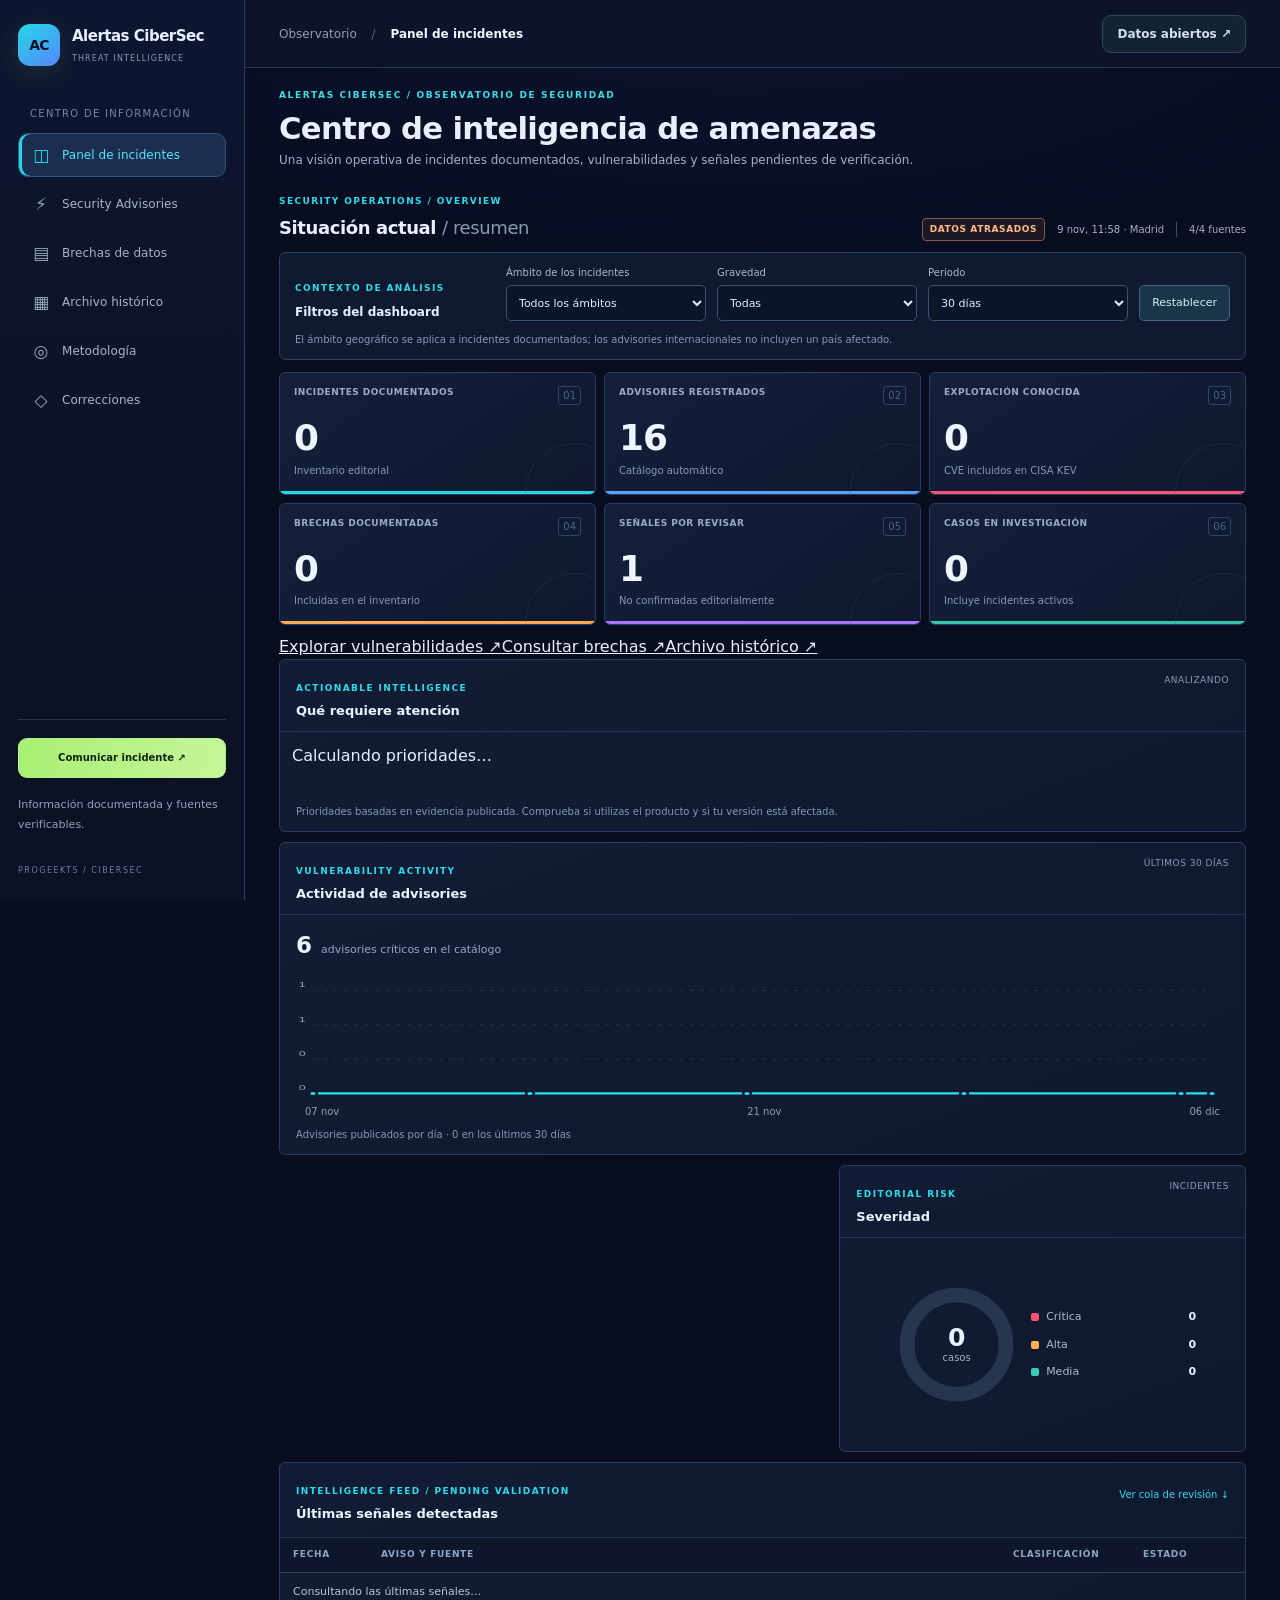
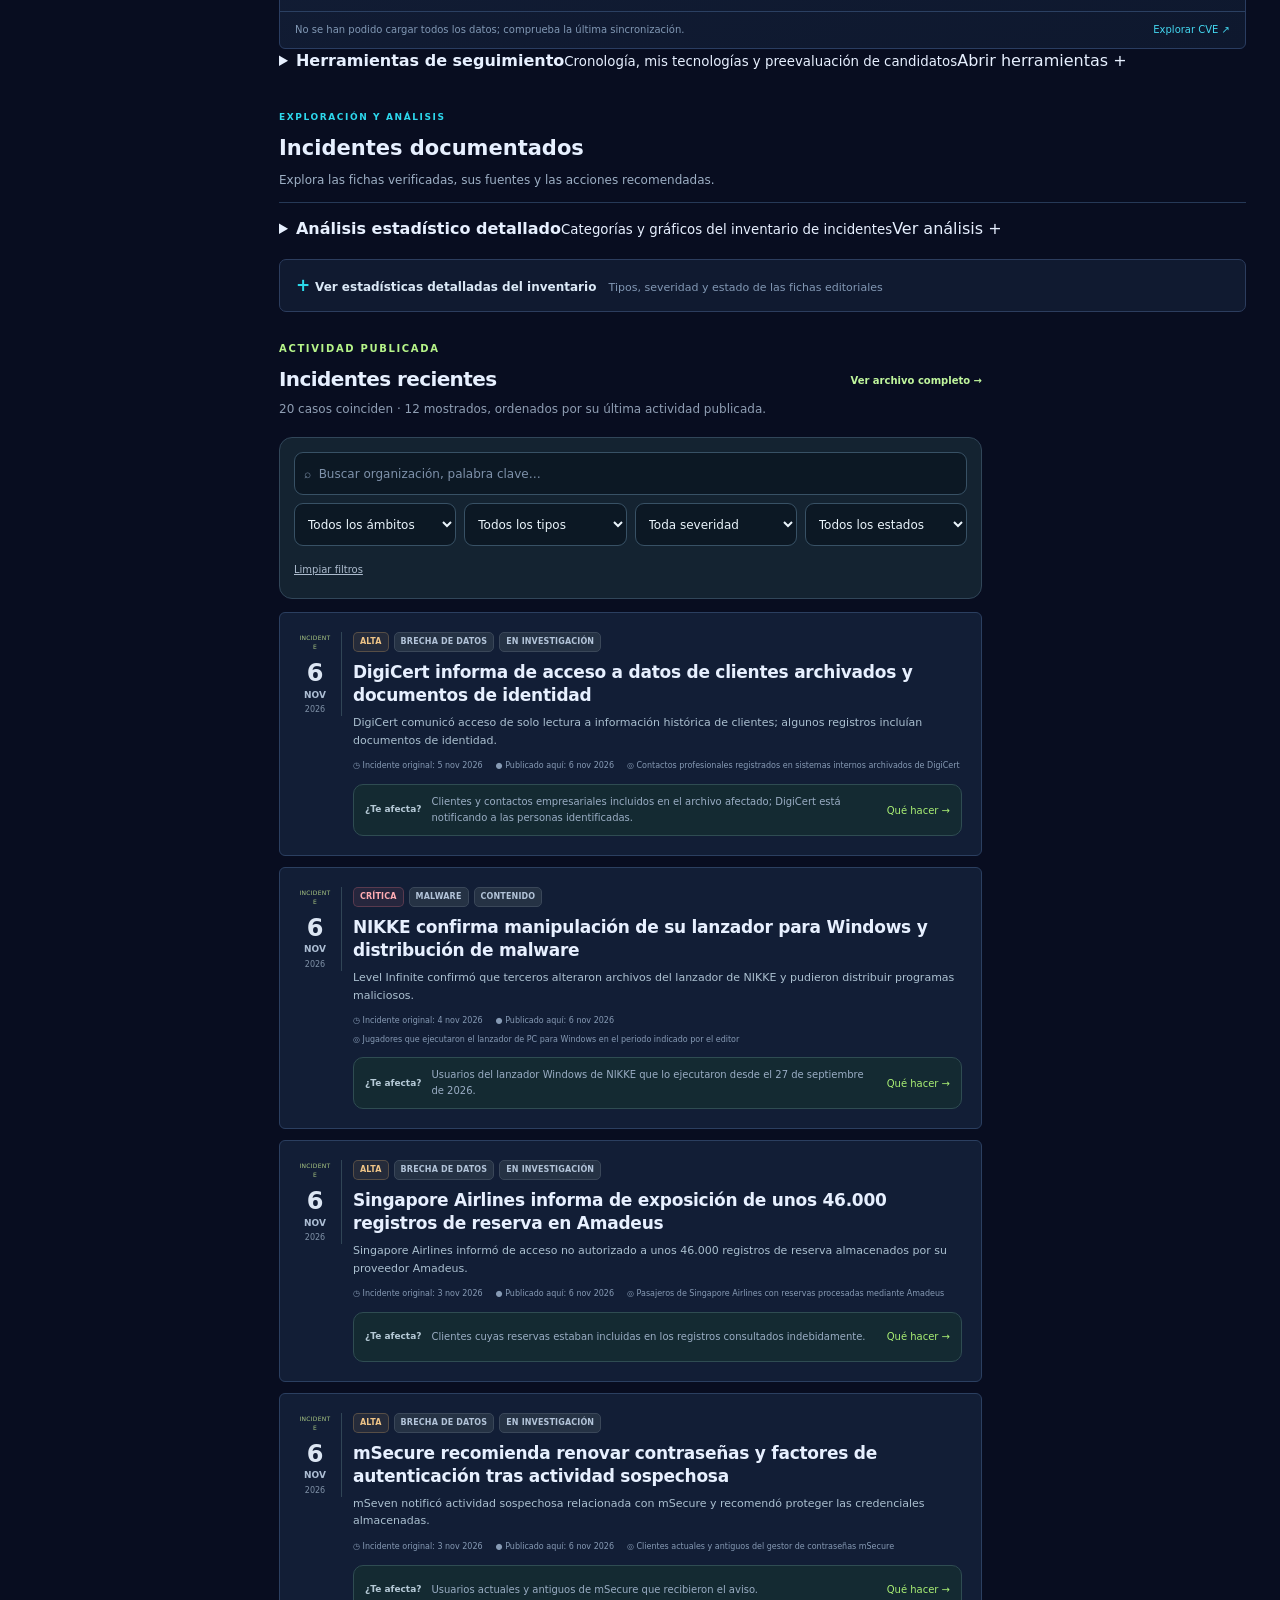
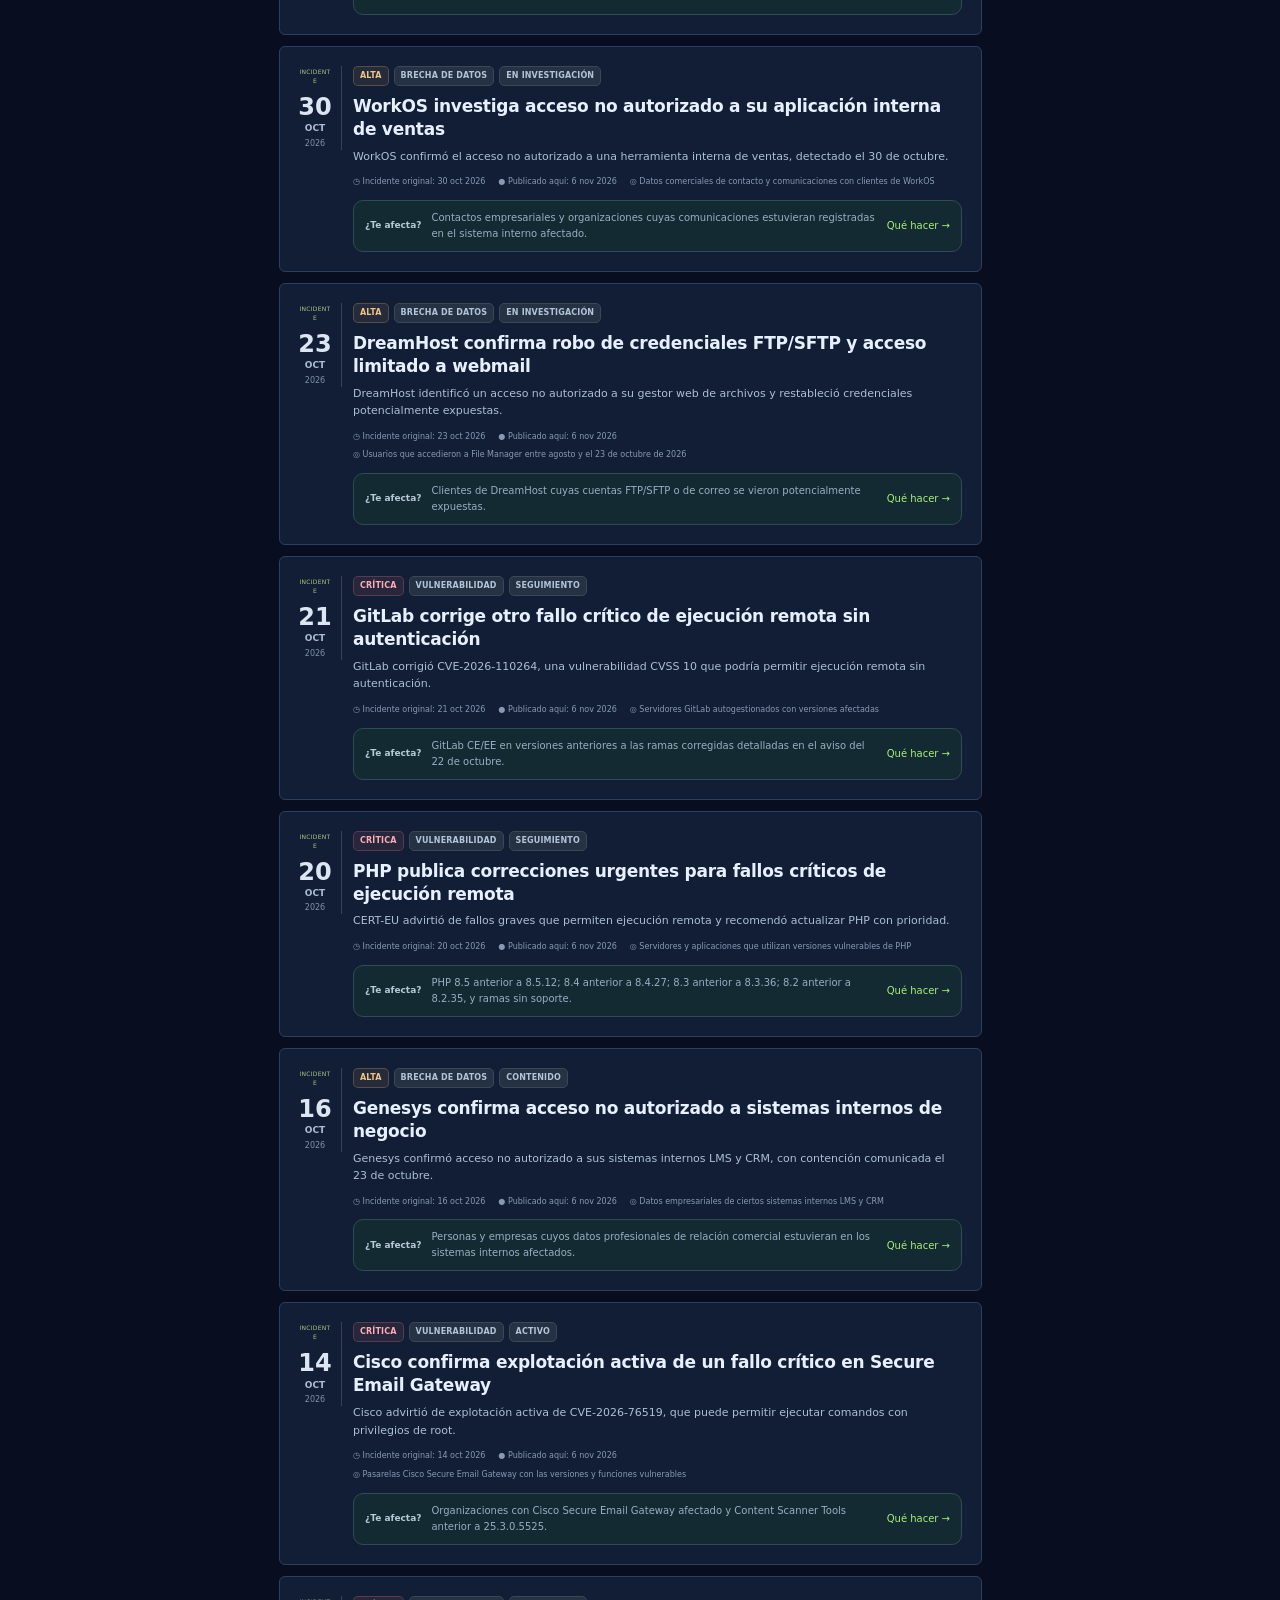
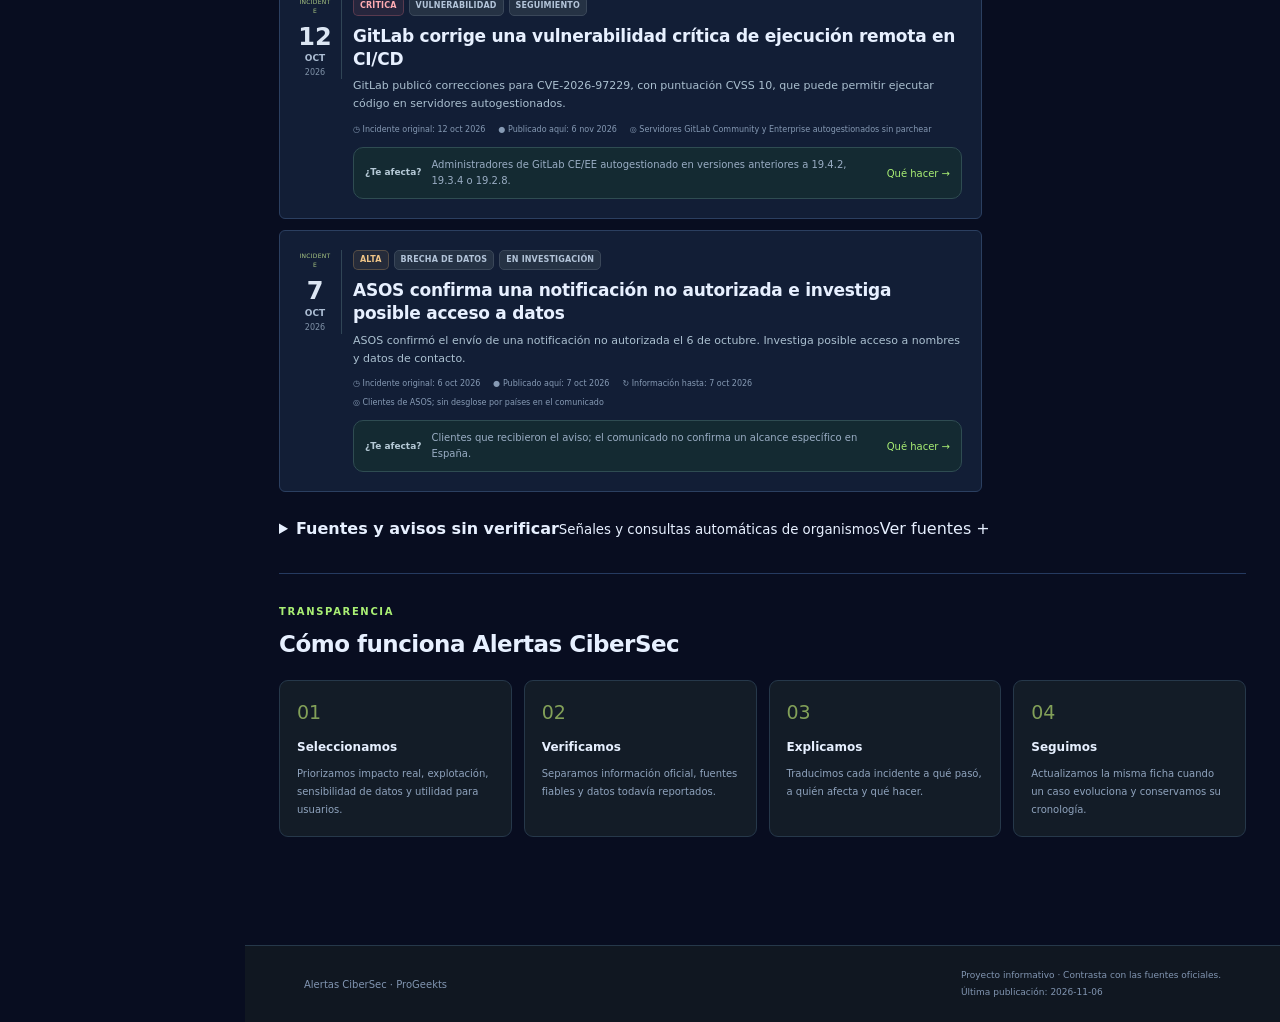
==== commit ee9ffd9a: "ui: reorganizar portada por prioridades, señales, consulta y análisis ampliado" ====
--- a/index.html
+++ b/index.html
@@ -5,7 +5,7 @@
 <div class="dashboard-workspace"><header class="dashboard-topbar"><span>Observatorio <b>/</b> <strong>Panel de incidentes</strong></span><a href="incidents.json" class="topbar-action">Datos abiertos ↗</a></header>
 <main class="dashboard-main" id="panel"><section class="dashboard-heading"><div><p class="eyebrow">ALERTAS CIBERSEC / OBSERVATORIO DE SEGURIDAD</p><h1>Centro de inteligencia de amenazas</h1><p>Una visión operativa de incidentes documentados, vulnerabilidades y señales pendientes de verificación.</p></div></section>
 <section id="threatConsole" class="ops-console" aria-label="Centro de operaciones Threat Intelligence">
-<div class="ops-toolbar"><div class="ops-toolbar-heading"><span class="ops-section-kicker">SECURITY OPERATIONS / OVERVIEW</span><h2>Threat intelligence <span>overview</span></h2></div><div class="ops-health"><span id="opsSyncState" class="ops-status ops-status-warn">CONSULTANDO</span><span id="opsSyncTime">—</span><span class="ops-health-divider"></span><span id="opsSourcesLabel">Fuentes —</span></div></div>
+<div class="ops-toolbar"><div class="ops-toolbar-heading"><span class="ops-section-kicker">SECURITY OPERATIONS / OVERVIEW</span><h2>Situación actual <span>/ resumen</span></h2></div><div class="ops-health"><span id="opsSyncState" class="ops-status ops-status-warn">CONSULTANDO</span><span id="opsSyncTime">—</span><span class="ops-health-divider"></span><span id="opsSourcesLabel">Fuentes —</span></div></div>
 <section class="ops-filterbar" aria-label="Filtros globales del observatorio"><div><span class="ops-panel-kicker">CONTEXTO DE ANÁLISIS</span><strong>Filtros del dashboard</strong></div><label>Ámbito de los incidentes<select id="globalGeo"><option value="all">Todos los ámbitos</option><option value="espana">España</option><option value="europa">Europa</option><option value="global">Global</option><option value="norteamerica">Norteamérica</option></select></label><label>Gravedad<select id="globalSeverity"><option value="all">Todas</option><option value="critica">Crítica</option><option value="alta">Alta</option><option value="media">Media</option></select></label><label>Periodo<select id="globalPeriod"><option value="all">Todo el histórico</option><option value="7">7 días</option><option value="30" selected>30 días</option><option value="90">90 días</option></select></label><button type="button" id="globalReset">Restablecer</button><p>El ámbito geográfico se aplica a incidentes documentados; los advisories internacionales no incluyen un país afectado.</p></section><div class="ops-kpi-grid">
 <article class="ops-kpi"><div class="ops-kpi-top"><span>INCIDENTES DOCUMENTADOS</span><span class="ops-kpi-icon">01</span></div><strong id="opsIncidentCount">—</strong><small>Inventario editorial</small><div class="ops-kpi-accent cyan"></div></article>
 <article class="ops-kpi"><div class="ops-kpi-top"><span>ADVISORIES REGISTRADOS</span><span class="ops-kpi-icon">02</span></div><strong id="opsAdvisories">—</strong><small>Catálogo automático</small><div class="ops-kpi-accent blue"></div></article>
@@ -14,7 +14,7 @@
 <article class="ops-kpi"><div class="ops-kpi-top"><span>SEÑALES POR REVISAR</span><span class="ops-kpi-icon">05</span></div><strong id="opsCandidates">—</strong><small>No confirmadas editorialmente</small><div class="ops-kpi-accent purple"></div></article>
 <article class="ops-kpi"><div class="ops-kpi-top"><span>CASOS EN INVESTIGACIÓN</span><span class="ops-kpi-icon">06</span></div><strong id="opsUnderReview">—</strong><small>Incluye incidentes activos</small><div class="ops-kpi-accent teal"></div></article>
 </div>
-<section class="ops-attention ops-panel" aria-labelledby="attentionTitle"><header><div><span class="ops-panel-kicker">ACTIONABLE INTELLIGENCE</span><h3 id="attentionTitle">Qué requiere atención</h3></div><span id="attentionCount" class="ops-panel-meta">ANALIZANDO</span></header><div id="attentionItems" class="ops-attention-list" aria-live="polite"><p class="ops-muted">Calculando prioridades…</p></div><p class="ops-panel-note">Prioridades basadas en evidencia publicada. Comprueba si utilizas el producto y si tu versión está afectada.</p></section><div class="ops-visual-grid">
+<div class="ops-view-more"><a href="advisories.html">Explorar vulnerabilidades ↗</a><a href="brechas.html">Consultar brechas ↗</a><a href="archivo.html">Archivo histórico ↗</a></div><section class="ops-attention ops-panel" aria-labelledby="attentionTitle"><header><div><span class="ops-panel-kicker">ACTIONABLE INTELLIGENCE</span><h3 id="attentionTitle">Qué requiere atención</h3></div><span id="attentionCount" class="ops-panel-meta">ANALIZANDO</span></header><div id="attentionItems" class="ops-attention-list" aria-live="polite"><p class="ops-muted">Calculando prioridades…</p></div><p class="ops-panel-note">Prioridades basadas en evidencia publicada. Comprueba si utilizas el producto y si tu versión está afectada.</p></section><div class="ops-visual-grid">
 <section class="ops-panel ops-trend"><header><div><span class="ops-panel-kicker">VULNERABILITY ACTIVITY</span><h3>Actividad de advisories</h3></div><span class="ops-panel-meta">ÚLTIMOS 30 DÍAS</span></header>
 <div class="ops-trend-number"><strong id="opsCriticalAdvisories">—</strong><span>advisories críticos en el catálogo</span></div>
 <div class="ops-chart-wrap"><svg id="opsTrendChart" viewBox="0 0 720 190" preserveAspectRatio="none" role="img" aria-label="Tendencia de avisos de seguridad publicados durante los últimos 30 días"></svg><div id="opsTrendLabels" class="ops-trend-labels"></div></div><p id="opsTrendCaption" class="ops-panel-note">Cargando evolución del catálogo…</p>
@@ -22,27 +22,18 @@
 <section class="ops-panel ops-severity"><header><div><span class="ops-panel-kicker">EDITORIAL RISK</span><h3>Severidad</h3></div><span class="ops-panel-meta">INCIDENTES</span></header>
 <div class="ops-severity-body"><div class="ops-donut-wrap"><svg viewBox="0 0 120 120" role="img" aria-label="Distribución de severidad de los incidentes"><circle cx="60" cy="60" r="44" fill="none" stroke="#26364f" stroke-width="13"/><g id="opsDonutSegments" transform="rotate(-90 60 60)"></g></svg><div><strong id="opsDonutLabel">—</strong><span>casos</span></div></div><div id="opsSeverityLegend" class="ops-severity-legend"></div></div>
 </section>
-<section class="ops-panel ops-types"><header><div><span class="ops-panel-kicker">INCIDENT DISTRIBUTION</span><h3>Por categoría</h3></div><span class="ops-panel-meta">INVENTARIO</span></header><div id="opsTypeBars" class="ops-type-bars"></div></section>
-<section class="ops-panel ops-priorities"><header><div><span class="ops-panel-kicker">PRIORITY WATCHLIST</span><h3>Vulnerabilidades a vigilar</h3></div><a href="advisories.html">Ver todas ↗</a></header><p class="ops-panel-note">Explotación conocida en CISA KEV, cuando consta.</p><div id="opsPriorityList" class="ops-priority-list"><p class="ops-muted">Consultando CVE…</p></div></section>
 </div>
 <section class="ops-panel ops-table-panel" aria-labelledby="opsSignalsTitle"><header><div><span class="ops-panel-kicker">INTELLIGENCE FEED / PENDING VALIDATION</span><h3 id="opsSignalsTitle">Últimas señales detectadas</h3></div><a href="#candidateReview">Ver cola de revisión ↓</a></header>
 <div class="ops-table-scroll"><table class="ops-table"><thead><tr><th>FECHA</th><th>AVISO Y FUENTE</th><th>CLASIFICACIÓN</th><th>ESTADO</th></tr></thead><tbody id="opsSignalsTable"><tr><td colspan="4">Consultando las últimas señales…</td></tr></tbody></table></div>
 <div class="ops-table-foot"><span id="opsDataNote">Datos de organismos y catálogos públicos; no son ataques en directo.</span><a href="advisories.html">Explorar CVE ↗</a></div>
-</section><div class="ops-lower-grid"><section class="ops-panel ops-timeline" aria-labelledby="timelineTitle"><header><div><span class="ops-panel-kicker">THREAT HISTORY / EDITORIAL + ADVISORIES</span><h3 id="timelineTitle">Cronología de actividad</h3></div><span class="ops-panel-meta">FECHAS DE PUBLICACIÓN</span></header><div id="opsTimeline" class="ops-timeline-items"><p class="ops-muted">Recuperando cronología…</p></div></section><section class="ops-panel ops-watch" aria-labelledby="watchTitle"><header><div><span class="ops-panel-kicker">MY TECHNOLOGY WATCHLIST · LOCAL</span><h3 id="watchTitle">Mis tecnologías</h3></div><span id="watchCount" class="ops-panel-meta">0 SEGUIDAS</span></header><div class="ops-watch-body"><p>Selecciona productos o tecnologías para consultar sus advisories prioritarios. La selección se guarda solo en este navegador.</p><div id="watchChoices" class="ops-watch-choices"></div><form id="watchForm" class="ops-watch-form"><label for="watchCustom">Otra tecnología o producto</label><div><input id="watchCustom" type="text" maxlength="45" placeholder="Ej.: Fortinet, Windows, Apache" /><button type="submit">Añadir</button></div></form><div id="watchResults" aria-live="polite"></div></div></section></div><section class="ops-panel ops-review-queue" aria-labelledby="reviewQueueTitle"><header><div><span class="ops-panel-kicker">EDITORIAL WORKFLOW / EVIDENCE GATE</span><h3 id="reviewQueueTitle">Candidatos para verificación</h3></div><a href="reportar.html">Comunicar evidencia ↗</a></header><p class="ops-panel-note">Clasificación preliminar de fuentes. Una señal automática no confirma un incidente ni autoriza su publicación.</p><div id="reviewQueueItems" class="ops-review-list" aria-live="polite"><p class="ops-muted">Analizando candidatos…</p></div></section></section>
-<div class="ops-secondary-heading"><span>EXPLORACIÓN Y ANÁLISIS</span><h2>Investiga una amenaza</h2><p>Busca por producto o CVE, consulta el inventario documentado y explora las fuentes.</p></div>
-<section class="intel-links" aria-label="Nuevos centros de información"><a href="advisories.html"><span class="intel-link-icon">⚡</span><span><strong>Security Advisories</strong><small>CVE, software vulnerable, actualizaciones y explotación documentada</small></span><span class="intel-link-arrow">↗</span></a><a href="brechas.html"><span class="intel-link-icon">▤</span><span><strong>Brechas de datos</strong><small>Empresas afectadas, información expuesta y recomendaciones</small></span><span class="intel-link-arrow">↗</span></a></section>
-<section id="priorityRadar" class="priority-radar" aria-labelledby="radarHeading">
-<div class="radar-header"><div><p class="eyebrow">INTELIGENCIA OPERATIVA · DATOS DE FUENTES EXTERNAS</p><h2 id="radarHeading">Radar de prioridades</h2><p>Localiza vulnerabilidades en productos que utilizas y revisa las que figuran en el catálogo de explotación conocida de CISA.</p></div><a href="advisories.html">Abrir catálogo completo ↗</a></div>
-<div class="radar-metrics"><div><small>Advisories disponibles</small><strong id="radarTotal">—</strong></div><div><small>Incluidos en CISA KEV</small><strong id="radarKevCount">—</strong></div><div><small>Fuentes disponibles</small><strong id="radarSourcesCount">—</strong></div><div><small>Avisos por verificar</small><strong id="radarPendingCount">—</strong></div></div>
-<div class="radar-controls"><label for="radarSearch">Producto, tecnología o CVE</label><div class="radar-input-row"><input id="radarSearch" type="search" placeholder="Ej.: PHP, Node.js, GitLab, CVE-2026…" autocomplete="off"/><button id="radarClear" type="button">Limpiar</button></div><div class="radar-checks"><label><input id="radarKevOnly" type="checkbox"/> Solo CISA KEV</label><label><input id="radarRecentOnly" type="checkbox"/> Publicados en los últimos 30 días</label></div></div>
-<div id="radarResults" class="radar-results" aria-live="polite"><p>Consultando advisories…</p></div>
-<div class="radar-footer"><p id="radarStatus" role="status">Consultando el estado de las fuentes…</p><p>Priorización orientativa, no evaluación individual de riesgo. CISA KEV documenta explotación conocida; comprueba siempre las versiones afectadas y las correcciones en el fabricante.</p></div>
-</section>
-<details class="ops-editorial-details"><summary>Ver estadísticas detalladas del inventario <span>Tipos, severidad y estado de las fichas editoriales</span></summary><div class="ops-editorial-inner"><section class="summary-grid" id="summary" aria-label="Indicadores del inventario"></section>
+</section><details class="ops-disclosure"><summary><span><strong>Herramientas de seguimiento</strong><small>Cronología, mis tecnologías y preevaluación de candidatos</small></span><span class="ops-disclosure-icon">Abrir herramientas +</span></summary><div class="ops-disclosure-body"><div class="ops-lower-grid"><section class="ops-panel ops-timeline" aria-labelledby="timelineTitle"><header><div><span class="ops-panel-kicker">THREAT HISTORY / EDITORIAL + ADVISORIES</span><h3 id="timelineTitle">Cronología de actividad</h3></div><span class="ops-panel-meta">FECHAS DE PUBLICACIÓN</span></header><div id="opsTimeline" class="ops-timeline-items"><p class="ops-muted">Recuperando cronología…</p></div></section><section class="ops-panel ops-watch" aria-labelledby="watchTitle"><header><div><span class="ops-panel-kicker">MY TECHNOLOGY WATCHLIST · LOCAL</span><h3 id="watchTitle">Mis tecnologías</h3></div><span id="watchCount" class="ops-panel-meta">0 SEGUIDAS</span></header><div class="ops-watch-body"><p>Selecciona productos o tecnologías para consultar sus advisories prioritarios. La selección se guarda solo en este navegador.</p><div id="watchChoices" class="ops-watch-choices"></div><form id="watchForm" class="ops-watch-form"><label for="watchCustom">Otra tecnología o producto</label><div><input id="watchCustom" type="text" maxlength="45" placeholder="Ej.: Fortinet, Windows, Apache" /><button type="submit">Añadir</button></div></form><div id="watchResults" aria-live="polite"></div></div></section></div><section class="ops-panel ops-review-queue" aria-labelledby="reviewQueueTitle"><header><div><span class="ops-panel-kicker">EDITORIAL WORKFLOW / EVIDENCE GATE</span><h3 id="reviewQueueTitle">Candidatos para verificación</h3></div><a href="reportar.html">Comunicar evidencia ↗</a></header><p class="ops-panel-note">Clasificación preliminar de fuentes. Una señal automática no confirma un incidente ni autoriza su publicación.</p><div id="reviewQueueItems" class="ops-review-list" aria-live="polite"><p class="ops-muted">Analizando candidatos…</p></div></section></div></details><div class="ops-secondary-heading"><span>EXPLORACIÓN Y ANÁLISIS</span><h2>Incidentes documentados</h2><p>Explora las fichas verificadas, sus fuentes y las acciones recomendadas.</p></div>
+<details class="ops-disclosure"><summary><span><strong>Análisis estadístico detallado</strong><small>Categorías y gráficos del inventario de incidentes</small></span><span class="ops-disclosure-icon">Ver análisis +</span></summary><div class="ops-disclosure-body"><div class="ops-extra-graphs"><section class="ops-panel ops-types"><header><div><span class="ops-panel-kicker">INCIDENT DISTRIBUTION</span><h3>Por categoría</h3></div><span class="ops-panel-meta">INVENTARIO</span></header><div id="opsTypeBars" class="ops-type-bars"></div></section>
+</div></div></details><details class="ops-editorial-details"><summary>Ver estadísticas detalladas del inventario <span>Tipos, severidad y estado de las fichas editoriales</span></summary><div class="ops-editorial-inner"><section class="summary-grid" id="summary" aria-label="Indicadores del inventario" hidden></section>
 <section class="analytics-grid" id="analytics" aria-label="Distribución de los incidentes"></section>
 </div></details><div class="main-layout"><div class="main-column"><section id="ultimos" class="section-head"><div><p class="eyebrow">ACTIVIDAD PUBLICADA</p><h2>Incidentes recientes</h2><p id="resultCount">Casos ordenados por su última actividad publicada.</p></div><a href="archivo.html">Ver archivo completo →</a></section>
 <section class="controls" aria-label="Filtros"><input aria-label="Buscar incidentes" id="search" type="search" placeholder="⌕  Buscar organización, palabra clave…"><select aria-label="Ámbito geográfico" id="geoFilter"><option value="all">Todos los ámbitos</option><option value="espana">España</option><option value="europa">Europa</option><option value="global">Global</option><option value="norteamerica">Norteamérica</option><option value="otro">Otros</option></select><select aria-label="Tipo de incidente" id="typeFilter"><option value="all">Todos los tipos</option><option value="fraude">Fraude / phishing</option><option value="brecha">Brecha de datos</option><option value="vulnerabilidad">Vulnerabilidad</option><option value="malware">Malware</option><option value="otro">Otros</option></select><select aria-label="Severidad" id="severityFilter"><option value="all">Toda severidad</option><option value="critica">Crítica</option><option value="alta">Alta</option><option value="media">Media</option></select><select aria-label="Estado del incidente" id="stateFilter"><option value="all">Todos los estados</option><option value="activo">Activo</option><option value="investigacion">En investigación</option><option value="contenido">Contenido</option><option value="resuelto">Resuelto</option><option value="seguimiento">Seguimiento</option></select><button id="resetFilters" class="reset-button" type="button">Limpiar filtros</button></section><section class="incident-list" id="incidentList" aria-live="polite"></section></div>
-<aside class="sidebar"><section class="side-card focus-card"><span class="side-label">GUÍA DE LECTURA</span><h3>Primero, comprueba si te afecta.</h3><p>Cada ficha incluye el alcance, las acciones recomendadas y las fuentes del caso.</p><a href="#metodologia">Cómo interpretamos las alertas →</a></section><section class="side-card"><span class="side-label">FUENTES DE REFERENCIA</span><h3>Organismos oficiales</h3><a href="https://www.incibe.es/incibe-cert" target="_blank" rel="noopener">INCIBE-CERT <small>España ↗</small></a><a href="https://www.ccn-cert.cni.es/" target="_blank" rel="noopener">CCN-CERT <small>España ↗</small></a><a href="https://www.cisa.gov/" target="_blank" rel="noopener">CISA <small>EE. UU. ↗</small></a><a href="https://cert.europa.eu/" target="_blank" rel="noopener">CERT-EU <small>Unión Europea ↗</small></a></section><section class="side-card"><span class="side-label">PARTICIPA</span><h3>¿Has detectado un incidente?</h3><p>Envía una fuente o solicita una corrección para su revisión.</p><a class="side-button" href="reportar.html">Comunicar incidente ↗</a></section><section class="side-card"><h3>Recursos</h3><a href="feed.xml">Suscribirse por RSS ↗</a><a href="incidents.json">Inventario JSON ↗</a><a href="correcciones.html">Política de correcciones →</a></section></aside></div>
-<section class="methodology candidate-section" id="candidateReview"><h2>Avisos pendientes de verificar</h2><p>Consultando cola de revisión…</p></section>
+</div>
+<details class="ops-disclosure ops-source-disclosure"><summary><span><strong>Fuentes y avisos sin verificar</strong><small>Señales y consultas automáticas de organismos</small></span><span class="ops-disclosure-icon">Ver fuentes +</span></summary><div class="ops-disclosure-body"><section class="methodology candidate-section" id="candidateReview"><h2>Avisos pendientes de verificar</h2><p>Consultando cola de revisión…</p></section>
 <section id="sourceAlerts" class="methodology" aria-label="Últimos avisos de fuentes oficiales"><h2>Avisos de organismos oficiales</h2><p>Recopilación automática pendiente de la primera ejecución.</p></section>
-<section class="methodology" id="metodologia"><p class="eyebrow blue">TRANSPARENCIA</p><h2>Cómo funciona Alertas CiberSec</h2><div class="method-grid"><div><b>01</b><strong>Seleccionamos</strong><p>Priorizamos impacto real, explotación, sensibilidad de datos y utilidad para usuarios.</p></div><div><b>02</b><strong>Verificamos</strong><p>Separamos información oficial, fuentes fiables y datos todavía reportados.</p></div><div><b>03</b><strong>Explicamos</strong><p>Traducimos cada incidente a qué pasó, a quién afecta y qué hacer.</p></div><div><b>04</b><strong>Seguimos</strong><p>Actualizamos la misma ficha cuando un caso evoluciona y conservamos su cronología.</p></div></div></section></main><footer><div class="footer-inner"><span>Alertas CiberSec · ProGeekts</span><div><p>Proyecto informativo · Contrasta con las fuentes oficiales.</p><p id="lastUpdated"></p></div></div></footer></div><script src="incidents.js"></script><script src="app.js"></script><script src="source-alerts.js"></script><script src="incident-candidates.js"></script><script src="priority-radar.js"></script><script src="threat-console.js"></script><script src="console-extensions.js"></script></body></html>+</div></details>
+<section class="methodology" id="metodologia"><p class="eyebrow blue">TRANSPARENCIA</p><h2>Cómo funciona Alertas CiberSec</h2><div class="method-grid"><div><b>01</b><strong>Seleccionamos</strong><p>Priorizamos impacto real, explotación, sensibilidad de datos y utilidad para usuarios.</p></div><div><b>02</b><strong>Verificamos</strong><p>Separamos información oficial, fuentes fiables y datos todavía reportados.</p></div><div><b>03</b><strong>Explicamos</strong><p>Traducimos cada incidente a qué pasó, a quién afecta y qué hacer.</p></div><div><b>04</b><strong>Seguimos</strong><p>Actualizamos la misma ficha cuando un caso evoluciona y conservamos su cronología.</p></div></div></section></main><footer><div class="footer-inner"><span>Alertas CiberSec · ProGeekts</span><div><p>Proyecto informativo · Contrasta con las fuentes oficiales.</p><p id="lastUpdated"></p></div></div></footer></div><script src="incidents.js"></script><script src="app.js"></script><script src="source-alerts.js"></script><script src="incident-candidates.js"></script><script src="threat-console.js"></script><script src="console-extensions.js"></script></body></html>
--- a/console-extensions.css
+++ b/console-extensions.css
@@ -0,0 +1,68 @@
+/* Herramientas operativas: filtros, prioridades, cronología, seguimiento, revisión */
+.ops-filterbar{display:flex;align-items:end;gap:11px;flex-wrap:wrap;background:#0f1930;border:1px solid #2b4263;border-radius:7px;padding:12px 15px;margin-bottom:12px}
+.ops-filterbar>div{min-width:160px;flex:1}
+.ops-filterbar>div strong{display:block;margin-top:5px;font-size:12px}
+.ops-filterbar>label{display:flex;flex-direction:column;gap:5px;font-size:10px;color:#a8bbd1;min-width:124px;flex:1}
+.ops-filterbar select{background:#0b1529;color:#dfedfc;border:1px solid #385472;border-radius:5px;padding:8px;min-height:36px;font-size:11px}
+.ops-filterbar button{background:#1b3448;border:1px solid #426681;border-radius:5px;color:#d3f1fc;padding:8px 12px;font-size:11px;min-height:36px}
+.ops-filterbar>p{flex-basis:100%;color:#869ab5;font-size:10px;margin:0}
+.ops-attention{margin:0 0 10px}
+.ops-attention-list{display:grid;grid-template-columns:repeat(5,minmax(0,1fr));gap:8px;padding:12px}
+.ops-attention-item{border:1px solid #364b6a;background:#12223b;border-left:3px solid #ff5d7a;text-decoration:none;display:flex;gap:8px;padding:12px;border-radius:5px;min-height:132px;flex-direction:column;position:relative}
+.ops-attention-item.notice{border-left-color:#ffae5a}
+.ops-attention-item:hover{background:#1b2f4e;border-color:#5287a0}
+.ops-attention-level{color:#ff8099;font-size:9px;font-weight:800;letter-spacing:.4px}
+.ops-attention-item.notice .ops-attention-level{color:#ffc184}
+.ops-attention-content{display:grid;gap:5px;min-width:0}
+.ops-attention-content strong{color:#f0f7ff;font-size:12px;overflow-wrap:anywhere}
+.ops-attention-content small{color:#8ea7c1;font-size:10px}
+.ops-attention-content>span{font-size:10px;line-height:1.5;color:#b0c4d9;display:-webkit-box;-webkit-line-clamp:3;-webkit-box-orient:vertical;overflow:hidden}
+.ops-attention-open{color:#36dbea;position:absolute;right:10px;top:10px}
+.ops-lower-grid{display:grid;grid-template-columns:1.25fr 1fr;gap:10px;margin-top:10px}
+.ops-timeline-items{padding:6px 15px 13px;max-height:395px;overflow-y:auto}
+.ops-timeline-entry{display:grid;grid-template-columns:10px 86px minmax(0,1fr);align-items:start;gap:10px;border-bottom:1px solid #263b5b;padding:10px 0}
+.ops-timeline-entry:last-child{border-bottom:0}
+.ops-timeline-dot{width:7px;height:7px;border-radius:50%;background:#25d4e5;margin-top:8px}
+.ops-timeline-dot.incident{background:#ffc17b}.ops-timeline-dot.kev{background:#ff6686}
+.ops-timeline-date{font-size:10px;color:#8ca5c0;padding-top:5px}
+.ops-timeline-entry small{color:#80adca;font-size:9px;display:block;margin-bottom:4px}
+.ops-timeline-entry a{color:#e1f1fc;text-decoration:none;font-size:11px;font-weight:650}
+.ops-timeline-entry a:hover{color:#44deea}
+.ops-watch-body{padding:13px 15px}
+.ops-watch-body>p{font-size:11px;color:#a6bdd3;line-height:1.6;margin:0 0 13px}
+.ops-watch-choices{display:flex;gap:6px;flex-wrap:wrap;margin-bottom:15px}
+.ops-watch-chip{background:#132744;border:1px solid #3a5170;color:#bdd4e8;padding:6px 9px;border-radius:4px;font-size:10px}
+.ops-watch-chip.selected{background:#153f48;border-color:#3ec7ca;color:#c9fcff}
+.ops-watch-form label{font-size:10px;color:#9fb9d5;display:block;margin-bottom:6px}
+.ops-watch-form>div{display:flex;gap:6px}
+.ops-watch-form input{min-width:0;width:100%;background:#0c182d;border:1px solid #395374;color:#e9f4ff;padding:9px;border-radius:4px;font-size:11px}
+.ops-watch-form button{background:#17415b;color:#d9f8fe;border:1px solid #427794;padding:8px 12px;font-size:11px;border-radius:4px}
+.ops-watch-body h4{margin:16px 0 8px;font-size:11px}
+.ops-watch-result{display:flex;gap:8px;align-items:center;border-top:1px solid #273a55;padding:9px 0;text-decoration:none;font-size:10px}
+.ops-watch-result>span{color:#44dbe9;min-width:111px}
+.ops-watch-result strong{color:#dceafa;font-weight:550;flex:1;overflow:hidden;white-space:nowrap;text-overflow:ellipsis}
+.ops-watch-result em{color:#f58fa3;font-style:normal;font-weight:800;font-size:9px}
+.ops-review-queue{margin-top:10px}
+.ops-review-list{padding:4px 14px 11px}
+.ops-review-row{display:grid;grid-template-columns:48px minmax(0,1fr) 145px 65px;align-items:center;gap:13px;border-bottom:1px solid #283c5d;padding:13px 3px}
+.ops-review-row:last-child{border-bottom:0}
+.ops-review-score{border:1px solid #496981;padding:8px 3px;text-align:center;border-radius:5px;color:#70dcea;font-weight:800;font-size:11px}
+.ops-review-row strong{color:#e7f4ff;font-size:12px}
+.ops-review-row small{display:block;color:#8da8c2;font-size:10px;margin-top:4px}
+.ops-review-row p{font-size:10px;color:#adc2d9;margin:5px 0 0;line-height:1.5}
+.ops-review-state{color:#ffc084;font-size:10px}
+.ops-review-row>a{color:#36d3e9;font-size:10px;text-decoration:none}
+@media(max-width:1380px){.ops-attention-list{grid-template-columns:repeat(3,minmax(0,1fr))}}
+@media(max-width:980px){.ops-attention-list{grid-template-columns:repeat(2,minmax(0,1fr))}.ops-lower-grid{grid-template-columns:1fr}.ops-review-row{grid-template-columns:45px minmax(0,1fr) 95px}.ops-review-row>a{grid-column:2}}
+@media(max-width:640px){
+.ops-filterbar{gap:8px;padding:10px}
+.ops-filterbar>div{flex-basis:100%}
+.ops-filterbar>label{min-width:calc(50% - 5px)}
+.ops-filterbar select{width:100%}
+.ops-attention-list{grid-template-columns:1fr}
+.ops-attention-item{min-height:0}
+.ops-timeline-entry{grid-template-columns:9px 70px minmax(0,1fr)}
+.ops-review-row{grid-template-columns:42px minmax(0,1fr);gap:9px}
+.ops-review-state,.ops-review-row>a{grid-column:2}
+.ops-watch-result{flex-wrap:wrap}
+}
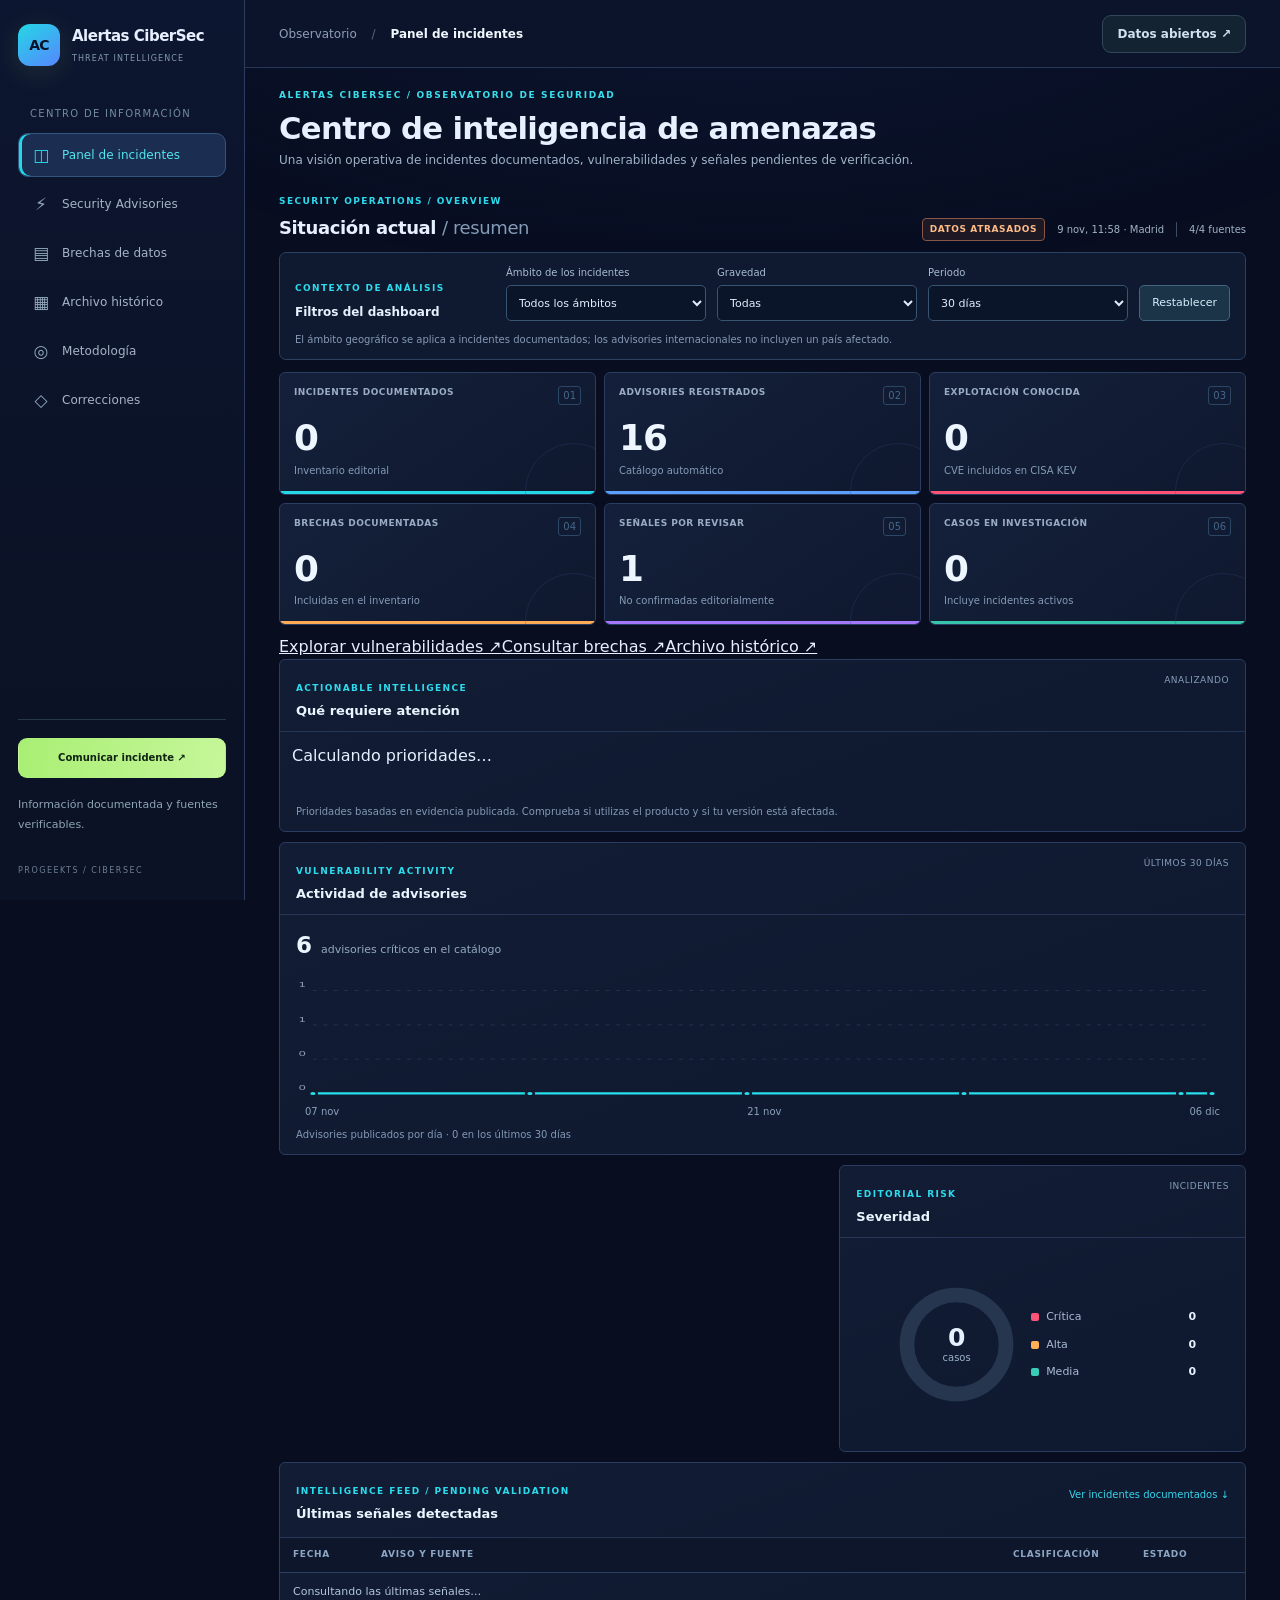
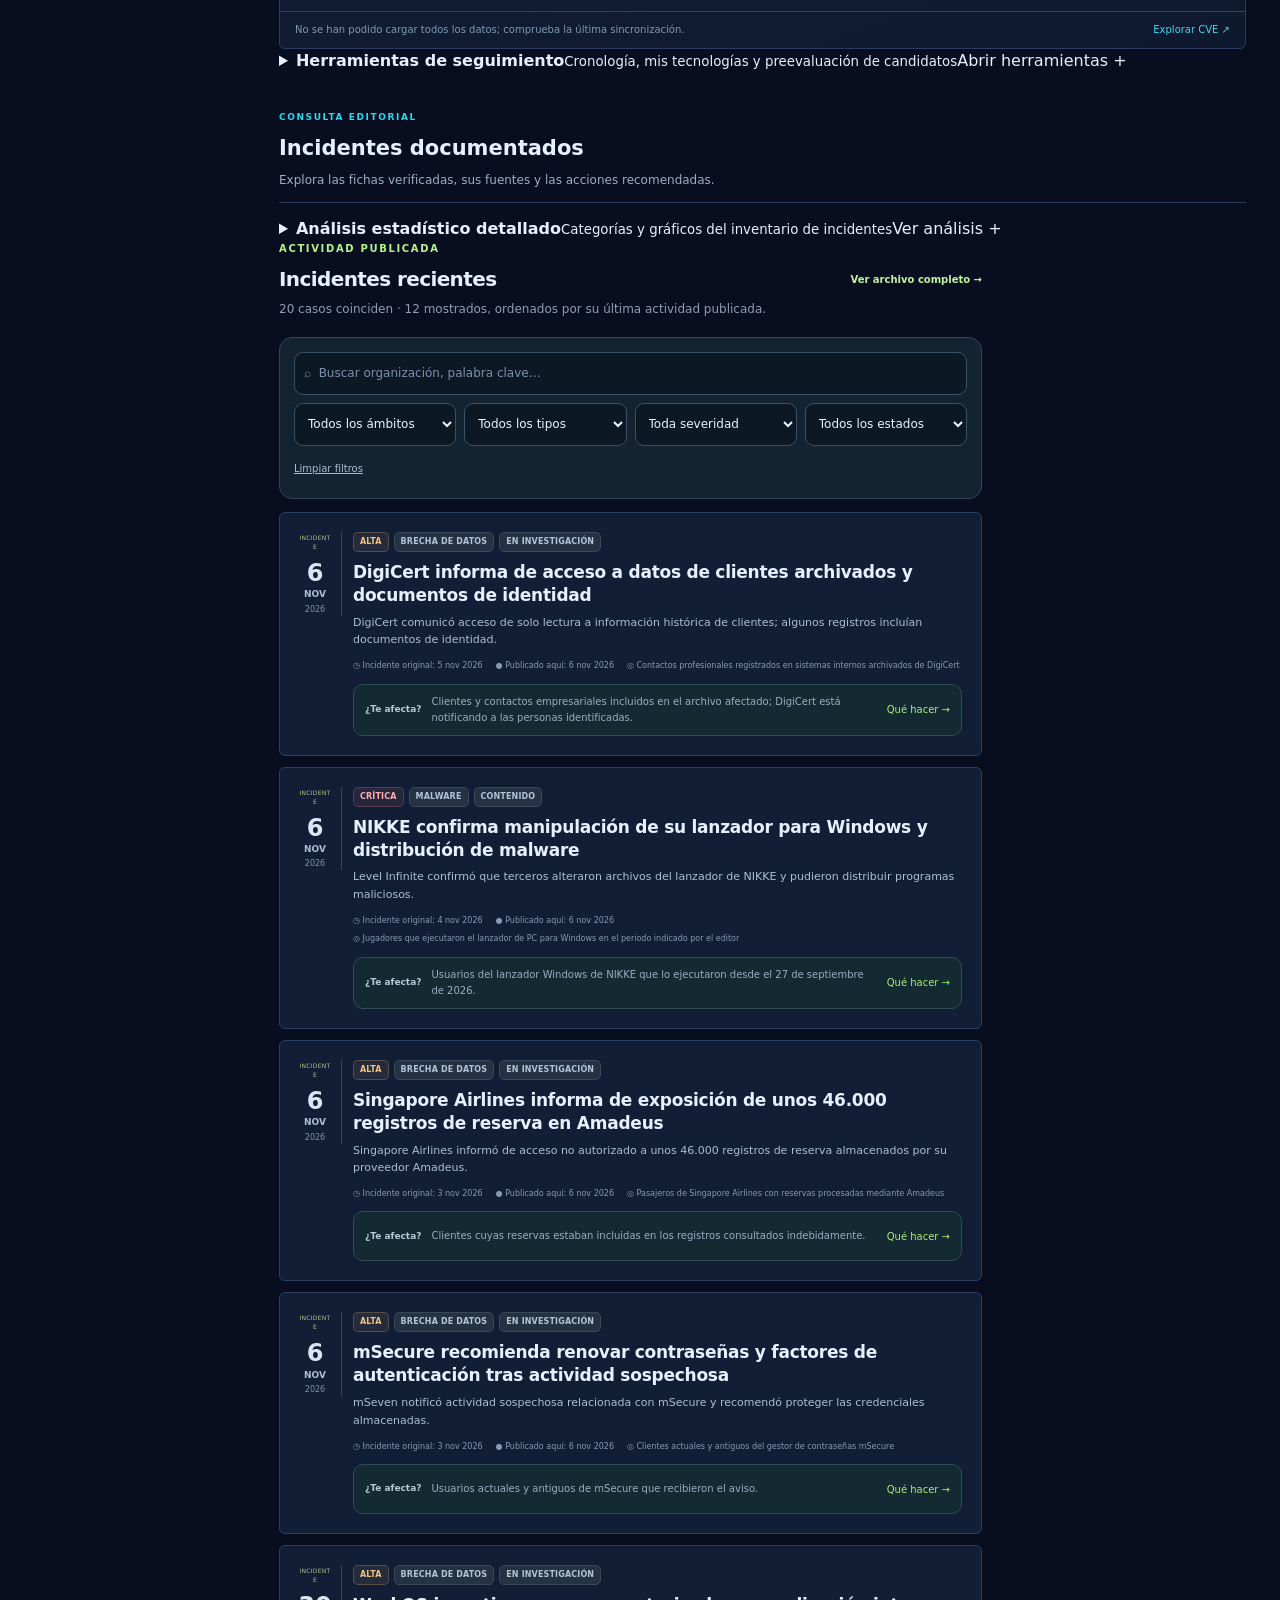
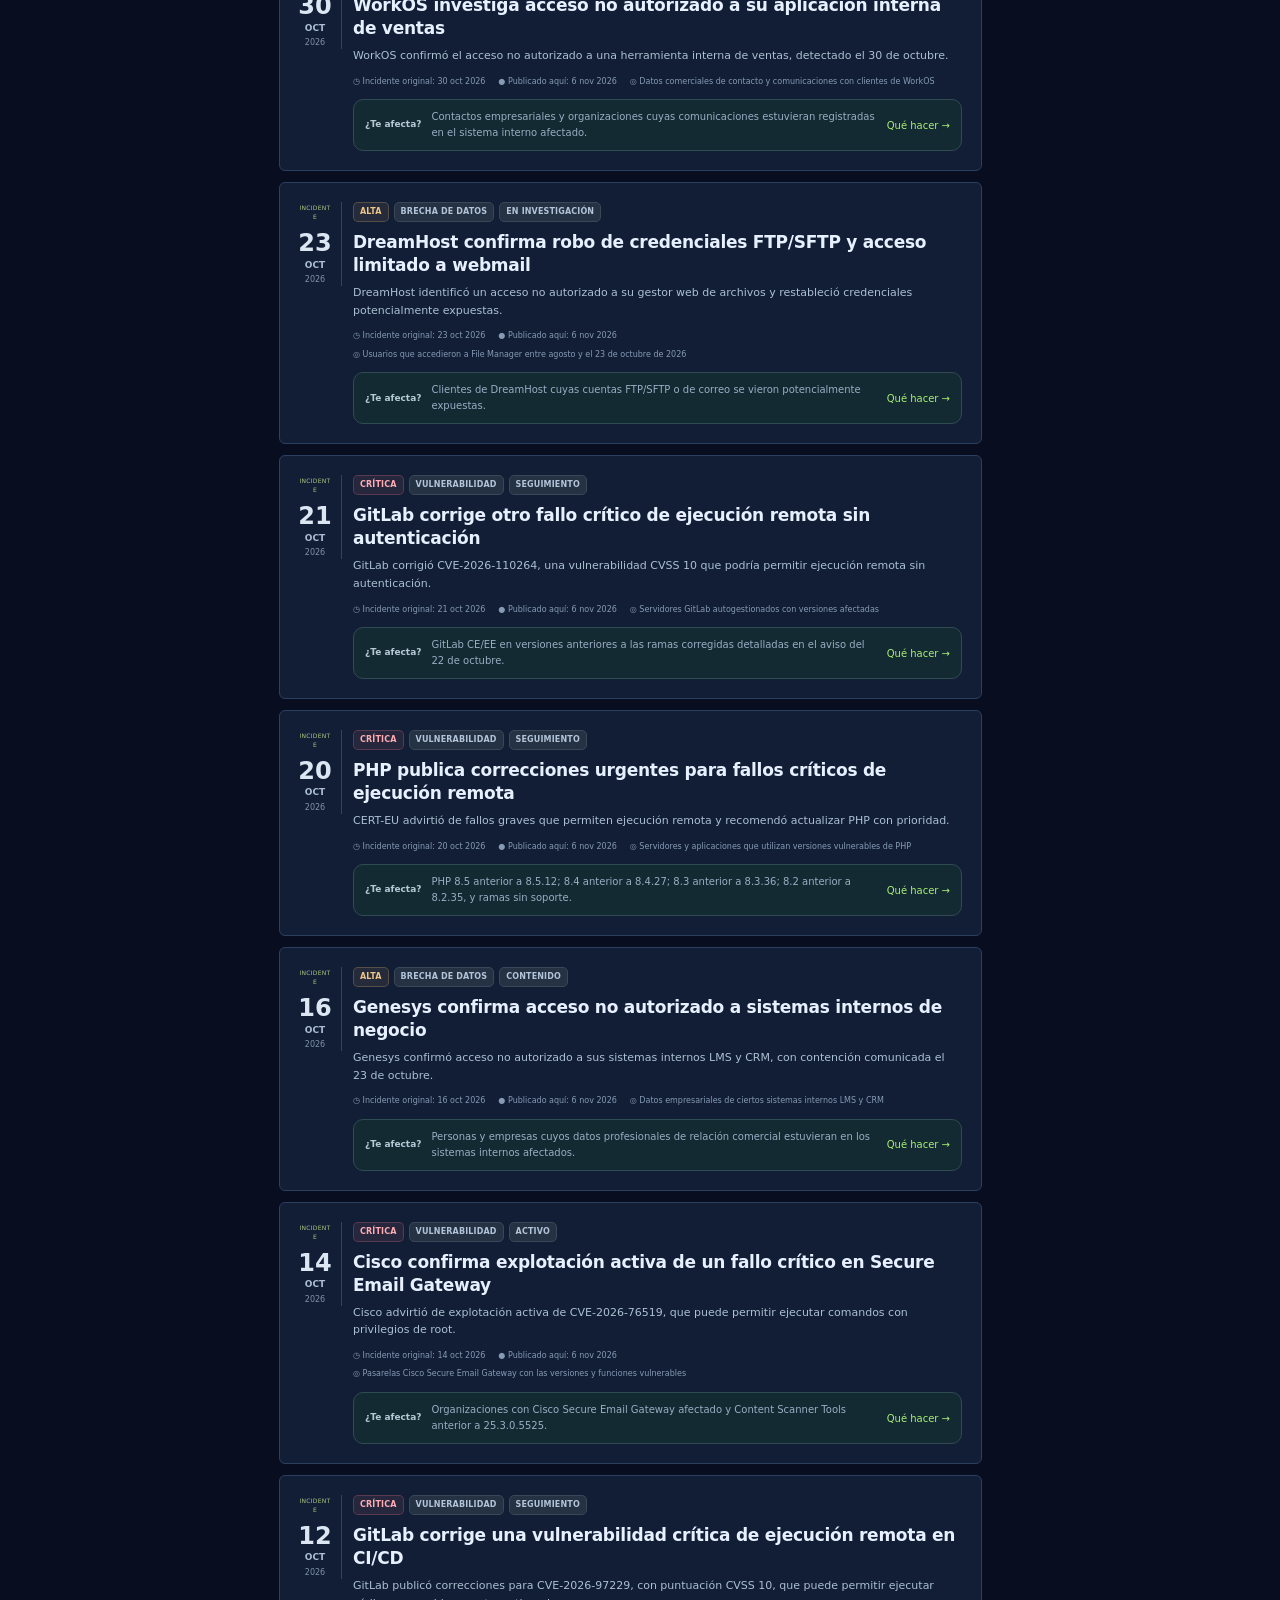
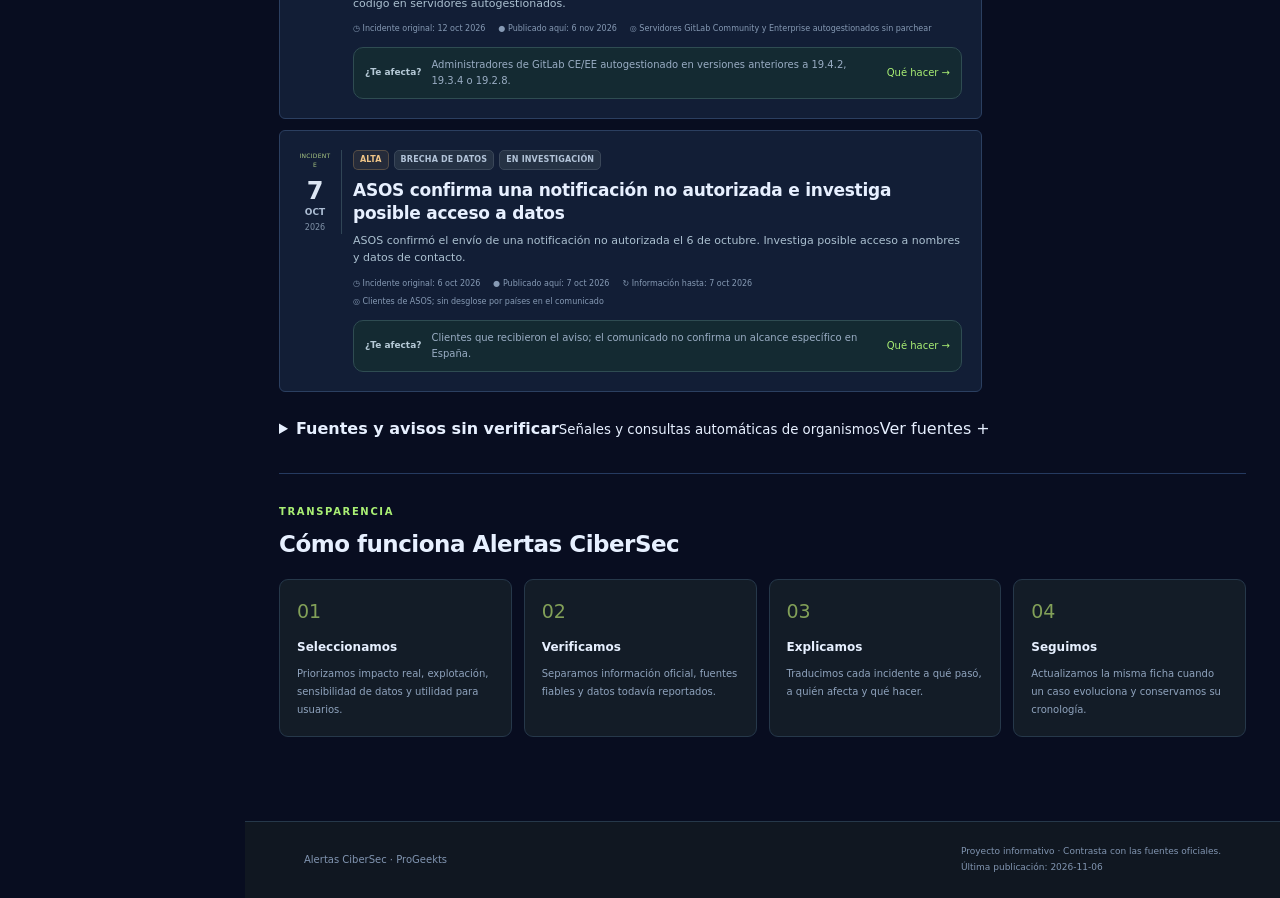
==== commit 52fef165: "fix: cerrar estructura SOC y ocultar gráficos editoriales duplicados" ====
--- a/index.html
+++ b/index.html
@@ -23,12 +23,12 @@
 <div class="ops-severity-body"><div class="ops-donut-wrap"><svg viewBox="0 0 120 120" role="img" aria-label="Distribución de severidad de los incidentes"><circle cx="60" cy="60" r="44" fill="none" stroke="#26364f" stroke-width="13"/><g id="opsDonutSegments" transform="rotate(-90 60 60)"></g></svg><div><strong id="opsDonutLabel">—</strong><span>casos</span></div></div><div id="opsSeverityLegend" class="ops-severity-legend"></div></div>
 </section>
 </div>
-<section class="ops-panel ops-table-panel" aria-labelledby="opsSignalsTitle"><header><div><span class="ops-panel-kicker">INTELLIGENCE FEED / PENDING VALIDATION</span><h3 id="opsSignalsTitle">Últimas señales detectadas</h3></div><a href="#candidateReview">Ver cola de revisión ↓</a></header>
+<section class="ops-panel ops-table-panel" aria-labelledby="opsSignalsTitle"><header><div><span class="ops-panel-kicker">INTELLIGENCE FEED / PENDING VALIDATION</span><h3 id="opsSignalsTitle">Últimas señales detectadas</h3></div><a href="#consulta">Ver incidentes documentados ↓</a></header>
 <div class="ops-table-scroll"><table class="ops-table"><thead><tr><th>FECHA</th><th>AVISO Y FUENTE</th><th>CLASIFICACIÓN</th><th>ESTADO</th></tr></thead><tbody id="opsSignalsTable"><tr><td colspan="4">Consultando las últimas señales…</td></tr></tbody></table></div>
 <div class="ops-table-foot"><span id="opsDataNote">Datos de organismos y catálogos públicos; no son ataques en directo.</span><a href="advisories.html">Explorar CVE ↗</a></div>
-</section><details class="ops-disclosure"><summary><span><strong>Herramientas de seguimiento</strong><small>Cronología, mis tecnologías y preevaluación de candidatos</small></span><span class="ops-disclosure-icon">Abrir herramientas +</span></summary><div class="ops-disclosure-body"><div class="ops-lower-grid"><section class="ops-panel ops-timeline" aria-labelledby="timelineTitle"><header><div><span class="ops-panel-kicker">THREAT HISTORY / EDITORIAL + ADVISORIES</span><h3 id="timelineTitle">Cronología de actividad</h3></div><span class="ops-panel-meta">FECHAS DE PUBLICACIÓN</span></header><div id="opsTimeline" class="ops-timeline-items"><p class="ops-muted">Recuperando cronología…</p></div></section><section class="ops-panel ops-watch" aria-labelledby="watchTitle"><header><div><span class="ops-panel-kicker">MY TECHNOLOGY WATCHLIST · LOCAL</span><h3 id="watchTitle">Mis tecnologías</h3></div><span id="watchCount" class="ops-panel-meta">0 SEGUIDAS</span></header><div class="ops-watch-body"><p>Selecciona productos o tecnologías para consultar sus advisories prioritarios. La selección se guarda solo en este navegador.</p><div id="watchChoices" class="ops-watch-choices"></div><form id="watchForm" class="ops-watch-form"><label for="watchCustom">Otra tecnología o producto</label><div><input id="watchCustom" type="text" maxlength="45" placeholder="Ej.: Fortinet, Windows, Apache" /><button type="submit">Añadir</button></div></form><div id="watchResults" aria-live="polite"></div></div></section></div><section class="ops-panel ops-review-queue" aria-labelledby="reviewQueueTitle"><header><div><span class="ops-panel-kicker">EDITORIAL WORKFLOW / EVIDENCE GATE</span><h3 id="reviewQueueTitle">Candidatos para verificación</h3></div><a href="reportar.html">Comunicar evidencia ↗</a></header><p class="ops-panel-note">Clasificación preliminar de fuentes. Una señal automática no confirma un incidente ni autoriza su publicación.</p><div id="reviewQueueItems" class="ops-review-list" aria-live="polite"><p class="ops-muted">Analizando candidatos…</p></div></section></div></details><div class="ops-secondary-heading"><span>EXPLORACIÓN Y ANÁLISIS</span><h2>Incidentes documentados</h2><p>Explora las fichas verificadas, sus fuentes y las acciones recomendadas.</p></div>
+</section><details class="ops-disclosure"><summary><span><strong>Herramientas de seguimiento</strong><small>Cronología, mis tecnologías y preevaluación de candidatos</small></span><span class="ops-disclosure-icon">Abrir herramientas +</span></summary><div class="ops-disclosure-body"><div class="ops-lower-grid"><section class="ops-panel ops-timeline" aria-labelledby="timelineTitle"><header><div><span class="ops-panel-kicker">THREAT HISTORY / EDITORIAL + ADVISORIES</span><h3 id="timelineTitle">Cronología de actividad</h3></div><span class="ops-panel-meta">FECHAS DE PUBLICACIÓN</span></header><div id="opsTimeline" class="ops-timeline-items"><p class="ops-muted">Recuperando cronología…</p></div></section><section class="ops-panel ops-watch" aria-labelledby="watchTitle"><header><div><span class="ops-panel-kicker">MY TECHNOLOGY WATCHLIST · LOCAL</span><h3 id="watchTitle">Mis tecnologías</h3></div><span id="watchCount" class="ops-panel-meta">0 SEGUIDAS</span></header><div class="ops-watch-body"><p>Selecciona productos o tecnologías para consultar sus advisories prioritarios. La selección se guarda solo en este navegador.</p><div id="watchChoices" class="ops-watch-choices"></div><form id="watchForm" class="ops-watch-form"><label for="watchCustom">Otra tecnología o producto</label><div><input id="watchCustom" type="text" maxlength="45" placeholder="Ej.: Fortinet, Windows, Apache" /><button type="submit">Añadir</button></div></form><div id="watchResults" aria-live="polite"></div></div></section></div><section class="ops-panel ops-review-queue" aria-labelledby="reviewQueueTitle"><header><div><span class="ops-panel-kicker">EDITORIAL WORKFLOW / EVIDENCE GATE</span><h3 id="reviewQueueTitle">Candidatos para verificación</h3></div><a href="reportar.html">Comunicar evidencia ↗</a></header><p class="ops-panel-note">Clasificación preliminar de fuentes. Una señal automática no confirma un incidente ni autoriza su publicación.</p><div id="reviewQueueItems" class="ops-review-list" aria-live="polite"><p class="ops-muted">Analizando candidatos…</p></div></section></div></details></section><div class="ops-secondary-heading" id="consulta"><span>CONSULTA EDITORIAL</span><h2>Incidentes documentados</h2><p>Explora las fichas verificadas, sus fuentes y las acciones recomendadas.</p></div>
 <details class="ops-disclosure"><summary><span><strong>Análisis estadístico detallado</strong><small>Categorías y gráficos del inventario de incidentes</small></span><span class="ops-disclosure-icon">Ver análisis +</span></summary><div class="ops-disclosure-body"><div class="ops-extra-graphs"><section class="ops-panel ops-types"><header><div><span class="ops-panel-kicker">INCIDENT DISTRIBUTION</span><h3>Por categoría</h3></div><span class="ops-panel-meta">INVENTARIO</span></header><div id="opsTypeBars" class="ops-type-bars"></div></section>
-</div></div></details><details class="ops-editorial-details"><summary>Ver estadísticas detalladas del inventario <span>Tipos, severidad y estado de las fichas editoriales</span></summary><div class="ops-editorial-inner"><section class="summary-grid" id="summary" aria-label="Indicadores del inventario" hidden></section>
+</div></div></details><details class="ops-editorial-details" hidden><summary>Ver estadísticas detalladas del inventario <span>Tipos, severidad y estado de las fichas editoriales</span></summary><div class="ops-editorial-inner"><section class="summary-grid" id="summary" aria-label="Indicadores del inventario" hidden></section>
 <section class="analytics-grid" id="analytics" aria-label="Distribución de los incidentes"></section>
 </div></details><div class="main-layout"><div class="main-column"><section id="ultimos" class="section-head"><div><p class="eyebrow">ACTIVIDAD PUBLICADA</p><h2>Incidentes recientes</h2><p id="resultCount">Casos ordenados por su última actividad publicada.</p></div><a href="archivo.html">Ver archivo completo →</a></section>
 <section class="controls" aria-label="Filtros"><input aria-label="Buscar incidentes" id="search" type="search" placeholder="⌕  Buscar organización, palabra clave…"><select aria-label="Ámbito geográfico" id="geoFilter"><option value="all">Todos los ámbitos</option><option value="espana">España</option><option value="europa">Europa</option><option value="global">Global</option><option value="norteamerica">Norteamérica</option><option value="otro">Otros</option></select><select aria-label="Tipo de incidente" id="typeFilter"><option value="all">Todos los tipos</option><option value="fraude">Fraude / phishing</option><option value="brecha">Brecha de datos</option><option value="vulnerabilidad">Vulnerabilidad</option><option value="malware">Malware</option><option value="otro">Otros</option></select><select aria-label="Severidad" id="severityFilter"><option value="all">Toda severidad</option><option value="critica">Crítica</option><option value="alta">Alta</option><option value="media">Media</option></select><select aria-label="Estado del incidente" id="stateFilter"><option value="all">Todos los estados</option><option value="activo">Activo</option><option value="investigacion">En investigación</option><option value="contenido">Contenido</option><option value="resuelto">Resuelto</option><option value="seguimiento">Seguimiento</option></select><button id="resetFilters" class="reset-button" type="button">Limpiar filtros</button></section><section class="incident-list" id="incidentList" aria-live="polite"></section></div>
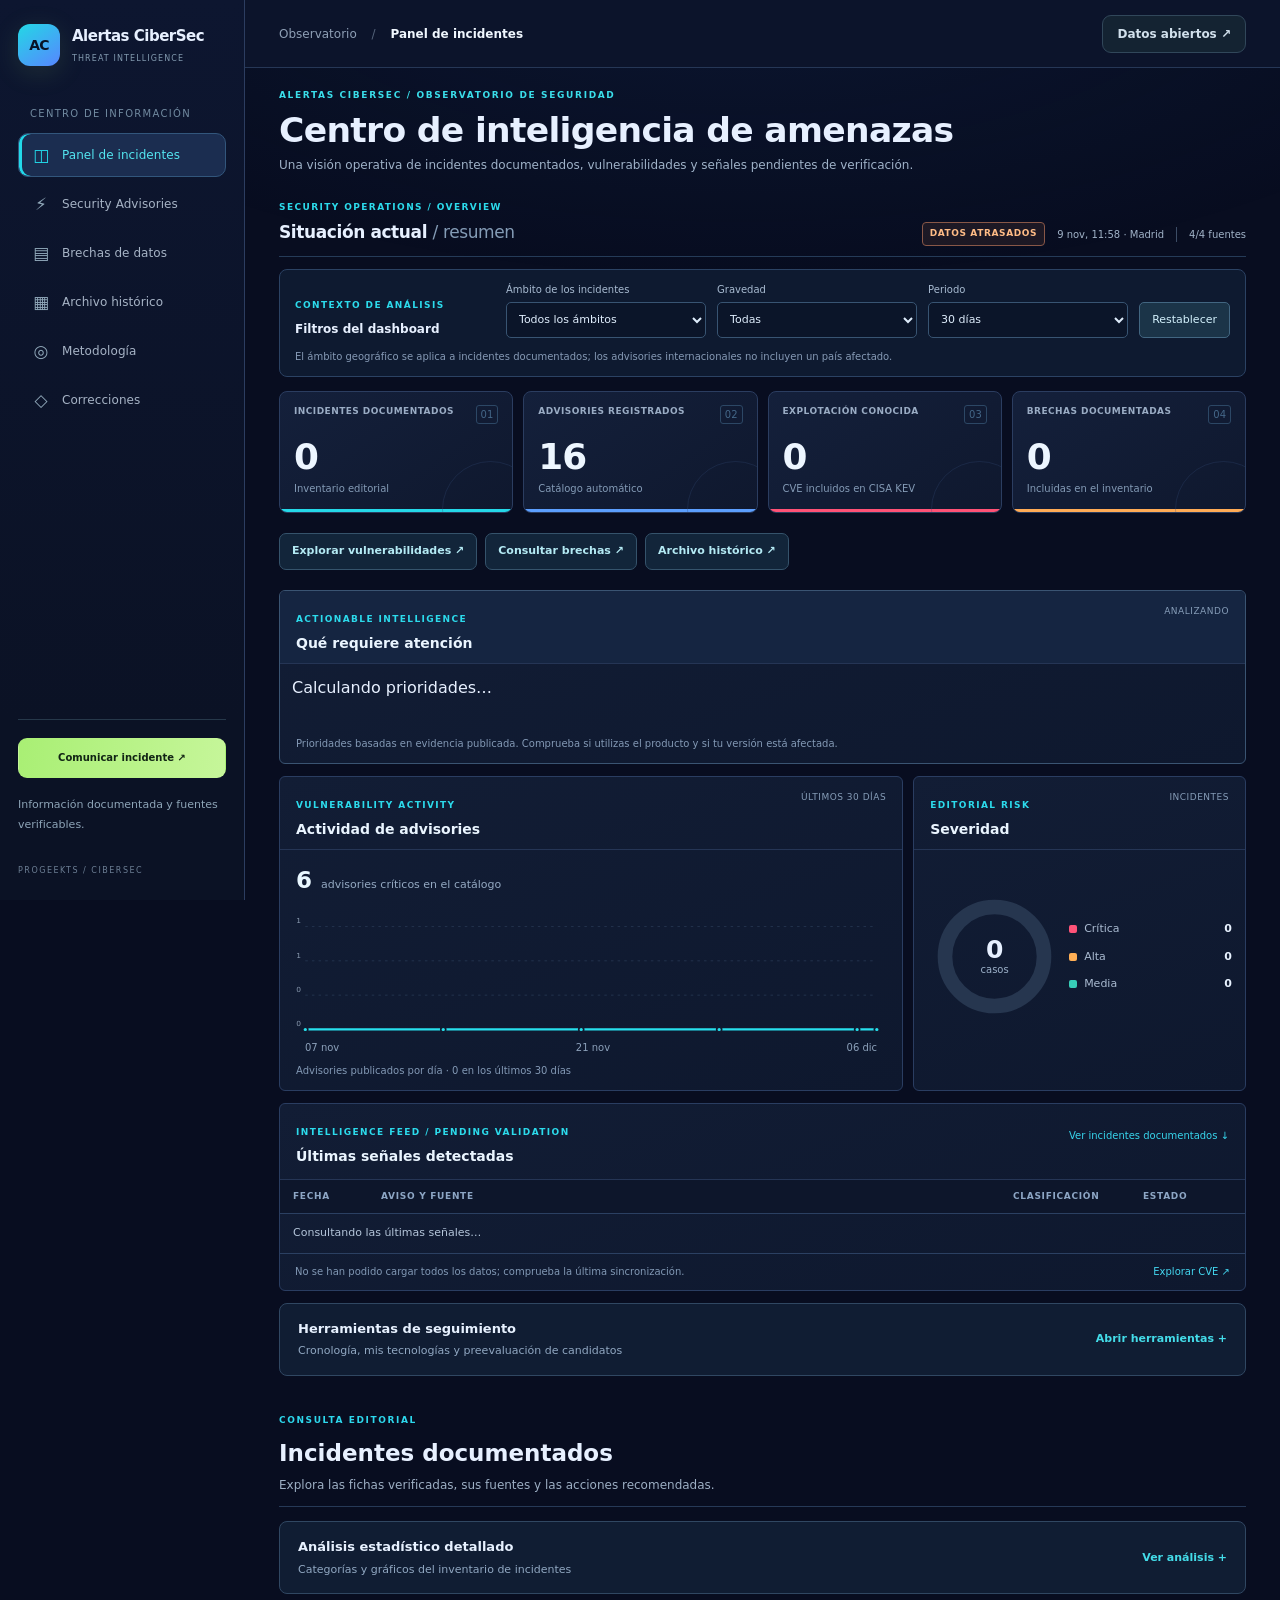
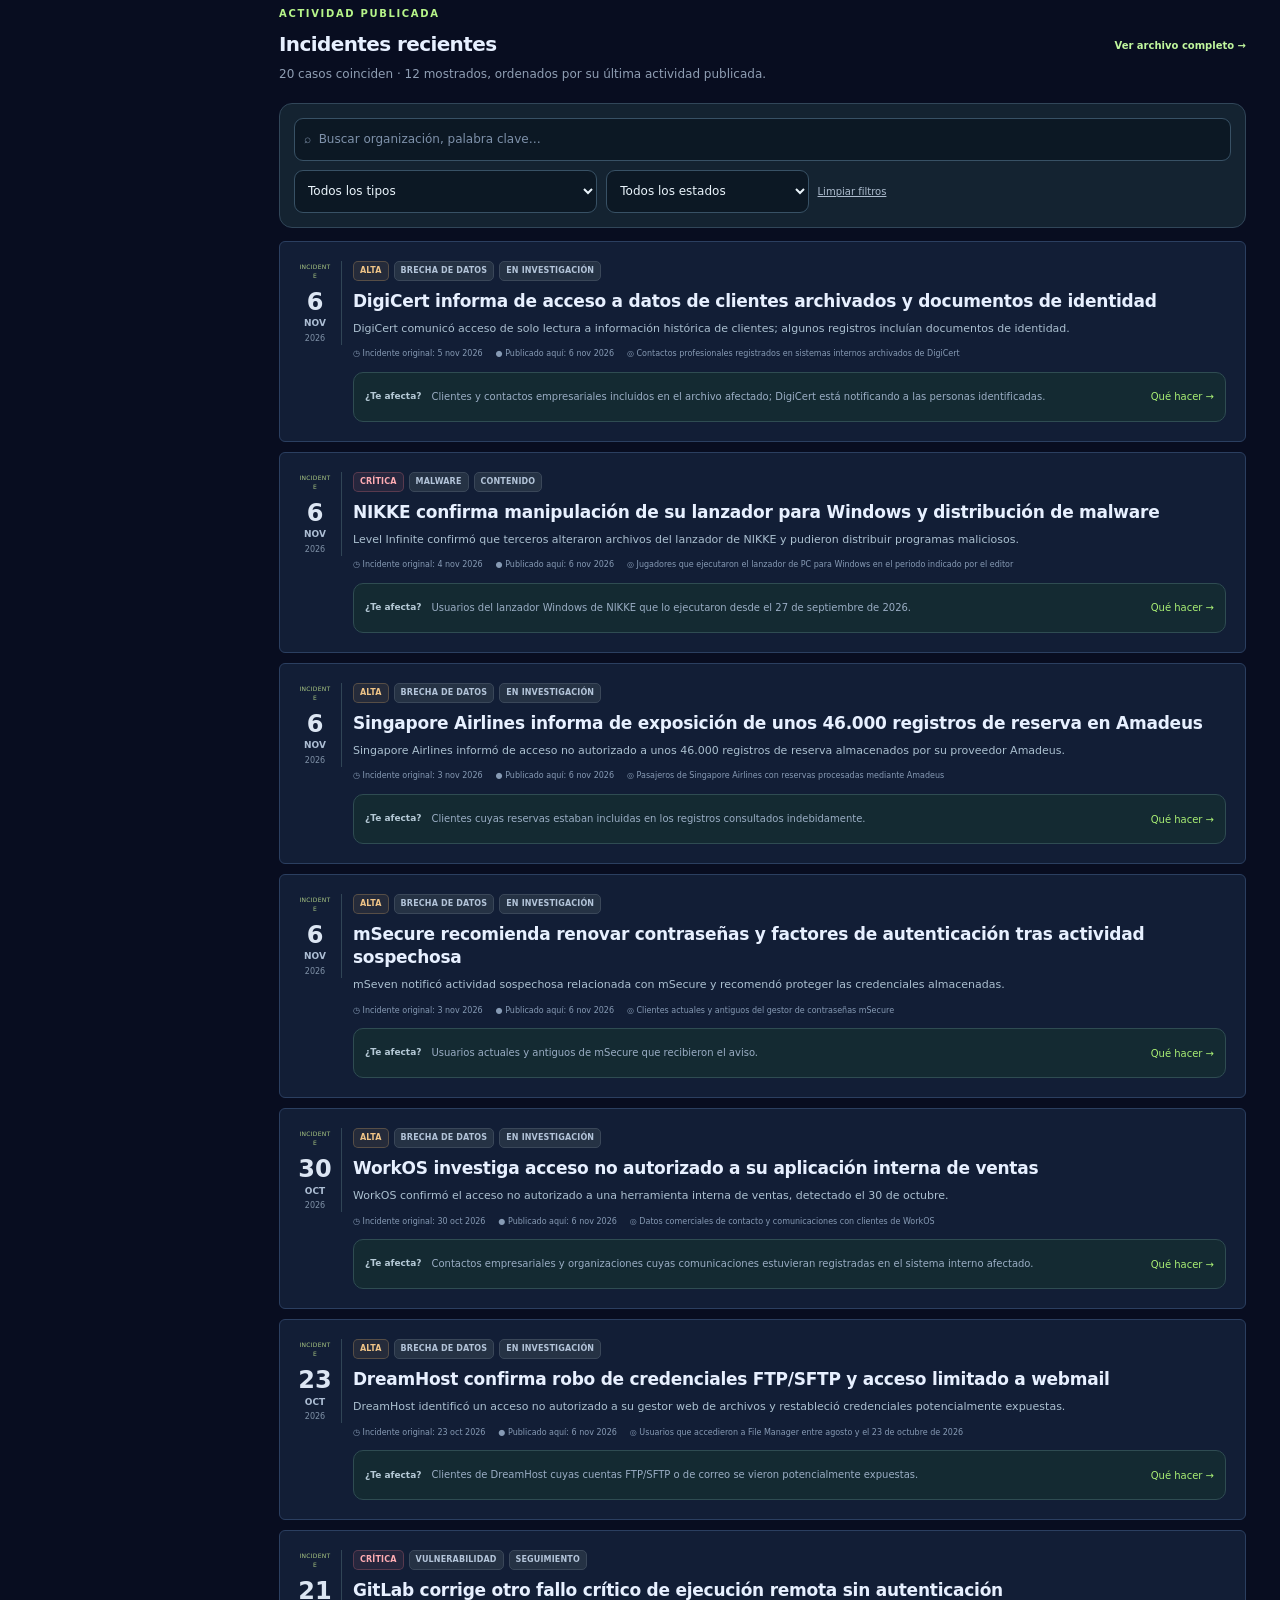
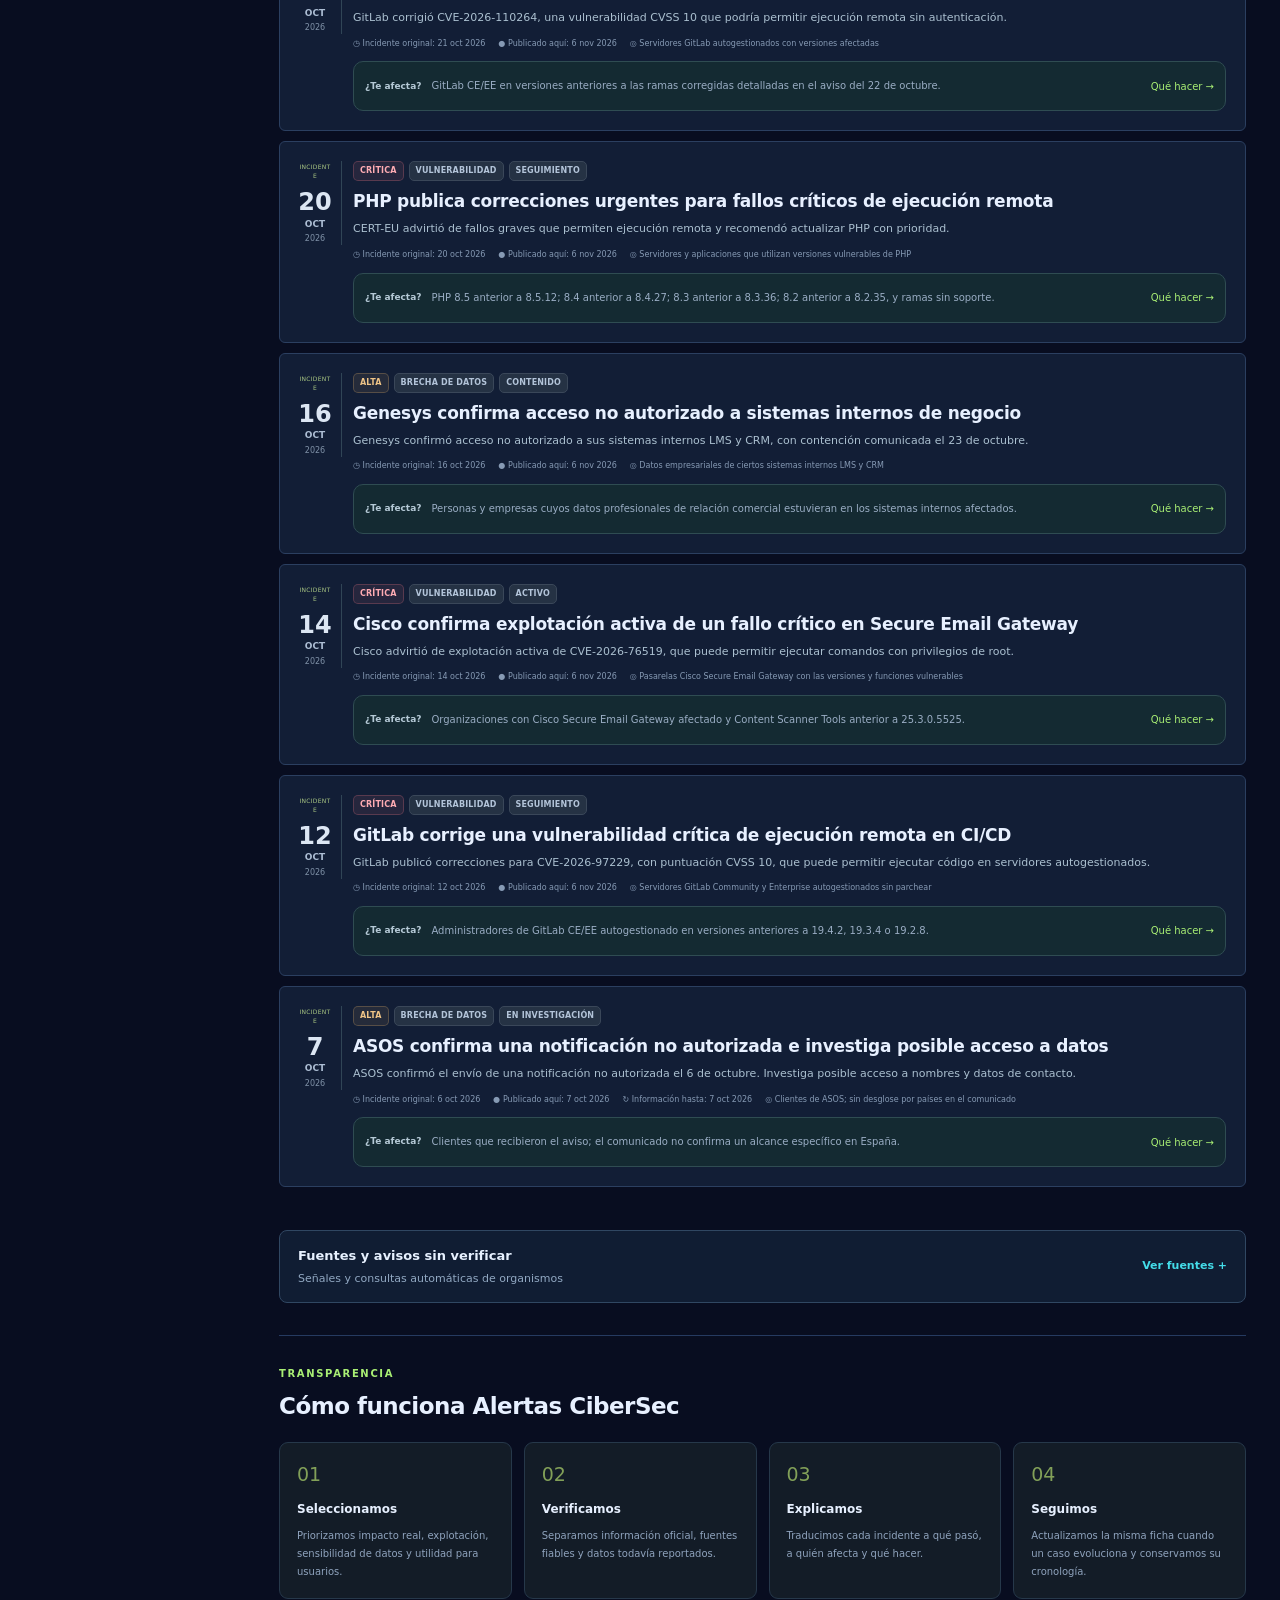
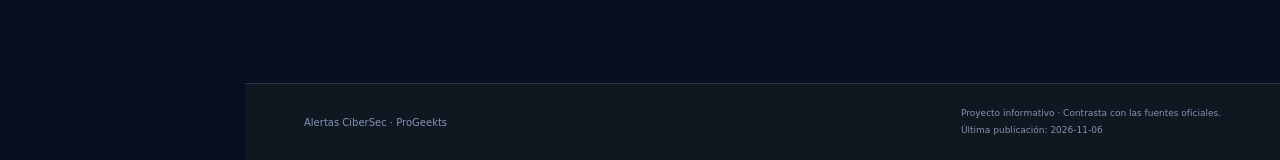
==== commit bada5277: "ui: activar estilos de portada simplificada" ====
--- a/index.html
+++ b/index.html
@@ -1,5 +1,5 @@
 <!doctype html>
-<html lang="es"><head><meta charset="utf-8"><meta name="viewport" content="width=device-width,initial-scale=1"><meta name="description" content="Observatorio de ciberseguridad: incidentes, vulnerabilidades, brechas de datos y fuentes verificables."><meta name="theme-color" content="#0c1017"><title>Alertas CiberSec | Dashboard de incidentes</title><link rel="alternate" type="application/rss+xml" title="Alertas CiberSec RSS" href="feed.xml"><link rel="stylesheet" href="styles.css"><link rel="stylesheet" href="intelligence.css"><link rel="stylesheet" href="signal.css"><link rel="stylesheet" href="threat-console.css"><link rel="stylesheet" href="site-unified.css"><link rel="stylesheet" href="console-extensions.css"></head>
+<html lang="es"><head><meta charset="utf-8"><meta name="viewport" content="width=device-width,initial-scale=1"><meta name="description" content="Observatorio de ciberseguridad: incidentes, vulnerabilidades, brechas de datos y fuentes verificables."><meta name="theme-color" content="#0c1017"><title>Alertas CiberSec | Dashboard de incidentes</title><link rel="alternate" type="application/rss+xml" title="Alertas CiberSec RSS" href="feed.xml"><link rel="stylesheet" href="styles.css"><link rel="stylesheet" href="intelligence.css"><link rel="stylesheet" href="signal.css"><link rel="stylesheet" href="threat-console.css"><link rel="stylesheet" href="site-unified.css"><link rel="stylesheet" href="console-extensions.css"><link rel="stylesheet" href="dashboard-clean.css"></head>
 <body class="dashboard-page"><a class="skip-link" href="#ultimos">Ir a los incidentes</a>
 <aside class="dashboard-nav"><a class="brand" href="index.html"><span class="brand-mark">AC</span><span><strong>Alertas CiberSec</strong><small>THREAT INTELLIGENCE</small></span></a><p class="nav-label">CENTRO DE INFORMACIÓN</p><nav aria-label="Navegación principal"><a class="active" aria-current="page" href="index.html"><span>◫</span>Panel de incidentes</a><a href="advisories.html"><span>⚡</span>Security Advisories</a><a href="brechas.html"><span>▤</span>Brechas de datos</a><a href="archivo.html"><span>▦</span>Archivo histórico</a><a href="index.html#metodologia"><span>◎</span>Metodología</a><a href="correcciones.html"><span>◇</span>Correcciones</a></nav><div class="nav-bottom"><a class="side-button" href="reportar.html">Comunicar incidente ↗</a><p>Información documentada y fuentes verificables.</p><small>PROGEEKTS / CIBERSEC</small></div></aside>
 <div class="dashboard-workspace"><header class="dashboard-topbar"><span>Observatorio <b>/</b> <strong>Panel de incidentes</strong></span><a href="incidents.json" class="topbar-action">Datos abiertos ↗</a></header>
--- a/dashboard-clean.css
+++ b/dashboard-clean.css
@@ -0,0 +1,65 @@
+/* Alertas CiberSec — portada simplificada / jerarquía operativa */
+.dashboard-page .dashboard-main{max-width:1660px}
+.dashboard-page .dashboard-heading{margin-bottom:18px}
+.dashboard-page .dashboard-heading h1{font-size:clamp(27px,2.7vw,37px)}
+.dashboard-page .ops-toolbar{margin-bottom:12px;border-bottom:1px solid #253b58;padding-bottom:10px}
+.dashboard-page .ops-toolbar h2{font-size:17px}
+.dashboard-page .ops-filterbar{margin:0 0 14px;border-radius:8px;background:#0e1a30}
+.dashboard-page .ops-kpi-grid{grid-template-columns:repeat(4,minmax(0,1fr));margin-bottom:20px;gap:10px}
+.dashboard-page .ops-kpi{min-height:112px;border-radius:8px}
+.dashboard-page .ops-kpi:nth-child(5),.dashboard-page .ops-kpi:nth-child(6){display:none}
+.dashboard-page .ops-view-more{display:flex;gap:8px;flex-wrap:wrap;margin:0 0 20px}
+.dashboard-page .ops-view-more a{font-size:11px;text-decoration:none;font-weight:650;border:1px solid #35536b;background:#12253a;color:#b4eaf4;border-radius:7px;padding:9px 12px}
+.dashboard-page .ops-view-more a:hover{background:#1c3850;border-color:#55b4c7}
+.dashboard-page .ops-attention{border:1px solid #3a5472;margin-bottom:12px}
+.dashboard-page .ops-attention>header{background:#152541}
+.dashboard-page .ops-attention-list{grid-template-columns:repeat(3,minmax(0,1fr))}
+.dashboard-page .ops-attention-item{min-height:105px}
+.dashboard-page .ops-attention-content>span{-webkit-line-clamp:2}
+.dashboard-page .ops-visual-grid{grid-template-columns:minmax(0,1.5fr) minmax(245px,.8fr);grid-template-rows:auto;margin-bottom:12px}
+.dashboard-page .ops-trend{grid-column:1;grid-row:1}
+.dashboard-page .ops-severity{grid-column:2;grid-row:1}
+.dashboard-page .ops-table-panel{margin-bottom:12px}
+.dashboard-page .ops-panel>header h3{font-size:14px}
+.dashboard-page .ops-disclosure{border:1px solid #304762;background:#101d33;border-radius:8px;margin:12px 0;overflow:hidden}
+.dashboard-page .ops-disclosure>summary{list-style:none;display:flex;justify-content:space-between;align-items:center;gap:18px;cursor:pointer;padding:15px 18px}
+.dashboard-page .ops-disclosure>summary::-webkit-details-marker{display:none}
+.dashboard-page .ops-disclosure>summary:hover{background:#1a304a}
+.dashboard-page .ops-disclosure>summary strong{display:block;color:#e7f1ff;font-size:13px;font-weight:730}
+.dashboard-page .ops-disclosure>summary small{display:block;margin-top:5px;color:#91a8c2;font-size:11px}
+.dashboard-page .ops-disclosure-icon{flex-shrink:0;font-size:11px;color:#44dce9;font-weight:700}
+.dashboard-page .ops-disclosure[open]>.ops-disclosure-body{padding:3px 15px 17px;border-top:1px solid #293d5b}
+.dashboard-page .ops-disclosure[open]>.ops-disclosure-body>.ops-lower-grid{margin-top:12px}
+.dashboard-page .ops-disclosure[open]>.ops-disclosure-body>.ops-review-queue{margin-top:12px}
+.dashboard-page .ops-extra-graphs{display:grid;grid-template-columns:1fr}
+.dashboard-page .ops-extra-graphs .ops-panel{width:100%}
+.dashboard-page .ops-source-disclosure{margin-top:18px}
+.dashboard-page .ops-source-disclosure .methodology{padding-top:14px;margin-top:12px}
+.dashboard-page .ops-editorial-details[hidden],.dashboard-page #summary[hidden]{display:none!important}
+.dashboard-page .ops-secondary-heading{margin:30px 0 14px;padding:0 0 12px}
+.dashboard-page .ops-secondary-heading h2{font-size:23px}
+.dashboard-page .main-layout{display:block}
+.dashboard-page .main-column{min-width:0;width:100%;max-width:none}
+.dashboard-page .controls{grid-template-columns:1.5fr repeat(3,minmax(130px,1fr));gap:9px}
+.dashboard-page #geoFilter{display:none}
+.dashboard-page #severityFilter{display:none}
+.dashboard-page .incident-list{display:grid;gap:10px}
+.dashboard-page .incident{margin:0}
+.dashboard-page .methodology#metodologia{margin-top:32px}
+@media(max-width:1150px){
+.dashboard-page .ops-attention-list{grid-template-columns:repeat(2,minmax(0,1fr))}
+.dashboard-page .ops-kpi-grid{grid-template-columns:repeat(2,minmax(0,1fr))}
+.dashboard-page .ops-visual-grid{grid-template-columns:minmax(0,1fr)}
+.dashboard-page .ops-trend,.dashboard-page .ops-severity{grid-column:1;grid-row:auto}
+.dashboard-page .controls{grid-template-columns:1fr 1fr}
+}
+@media(max-width:700px){
+.dashboard-page .ops-attention-list{grid-template-columns:1fr}
+.dashboard-page .ops-kpi-grid{grid-template-columns:repeat(2,minmax(0,1fr))}
+.dashboard-page .ops-view-more a{flex:1;text-align:center}
+.dashboard-page .ops-disclosure>summary{align-items:flex-start}
+.dashboard-page .ops-disclosure-icon{font-size:10px}
+.dashboard-page .controls{grid-template-columns:1fr 1fr}
+.dashboard-page .controls #search{grid-column:1/-1}
+.dashboard-page .ops-table-scroll{overflow-x:auto}
+}
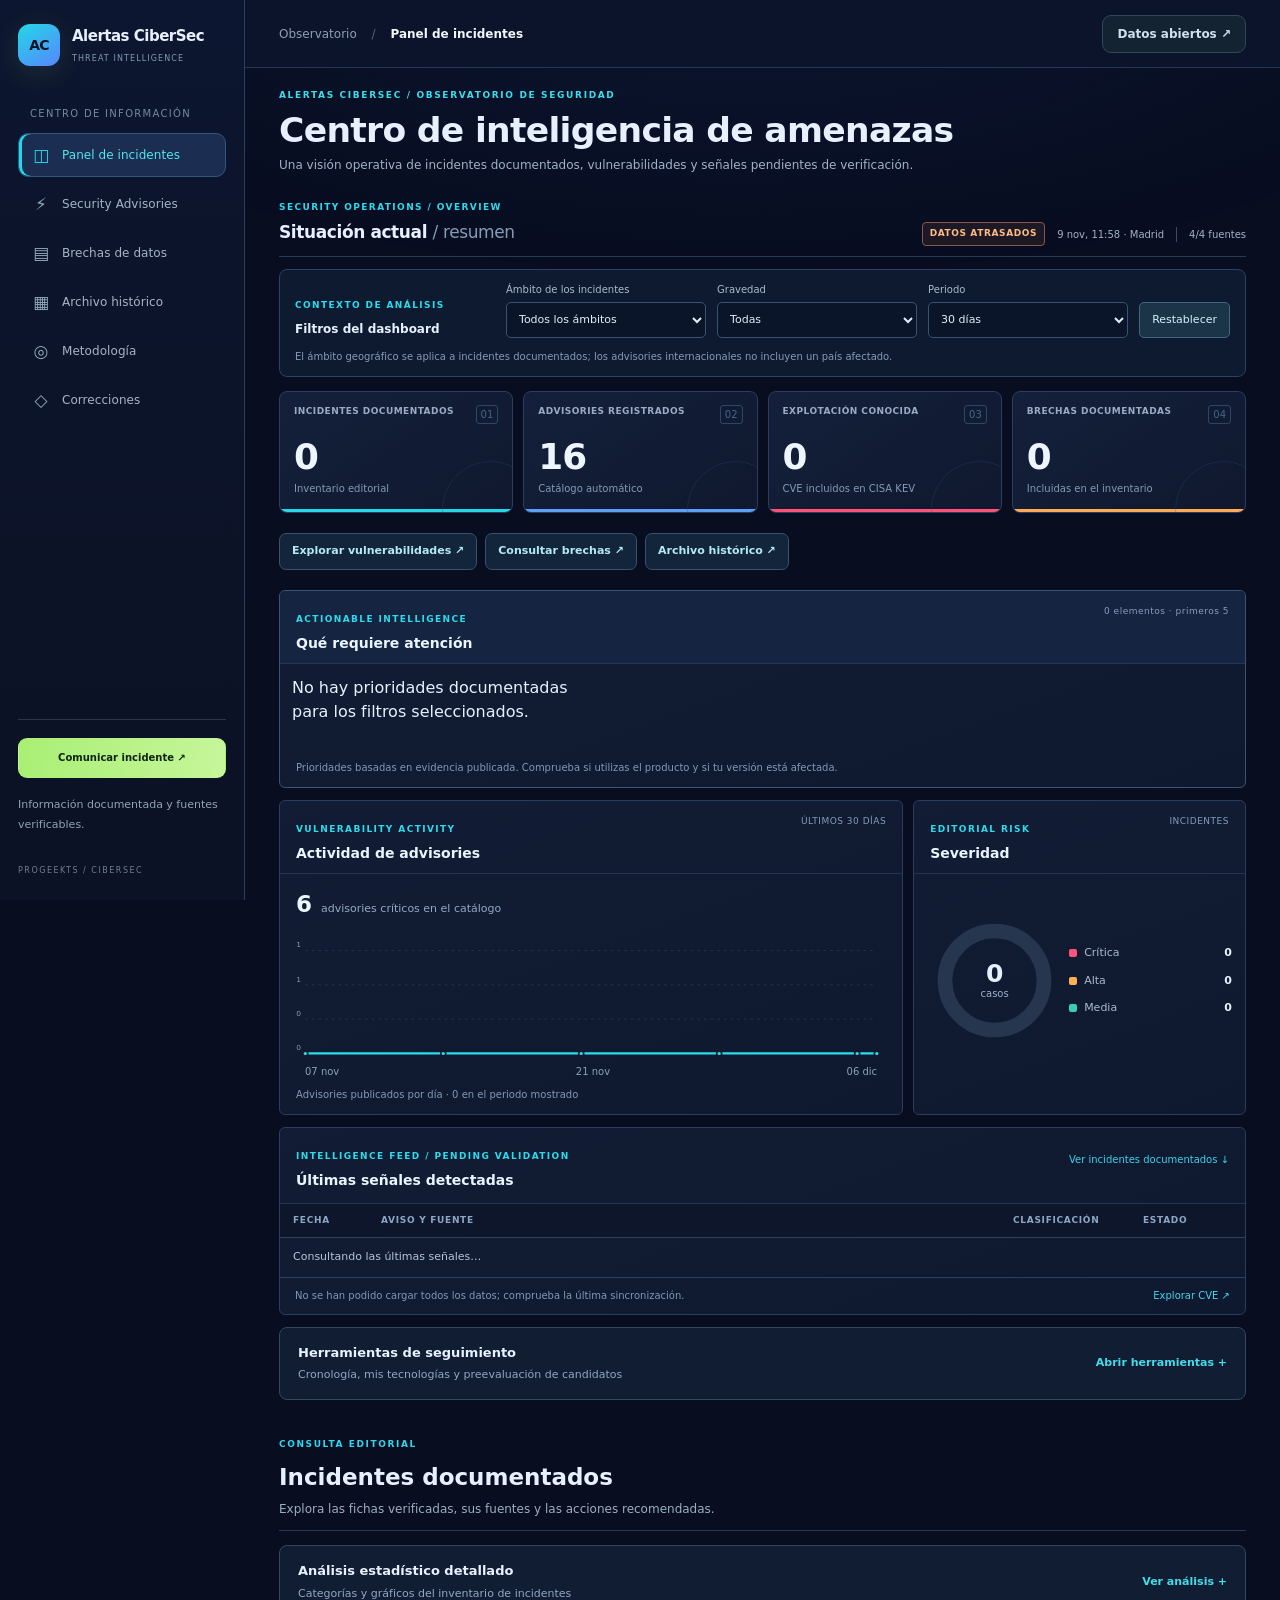
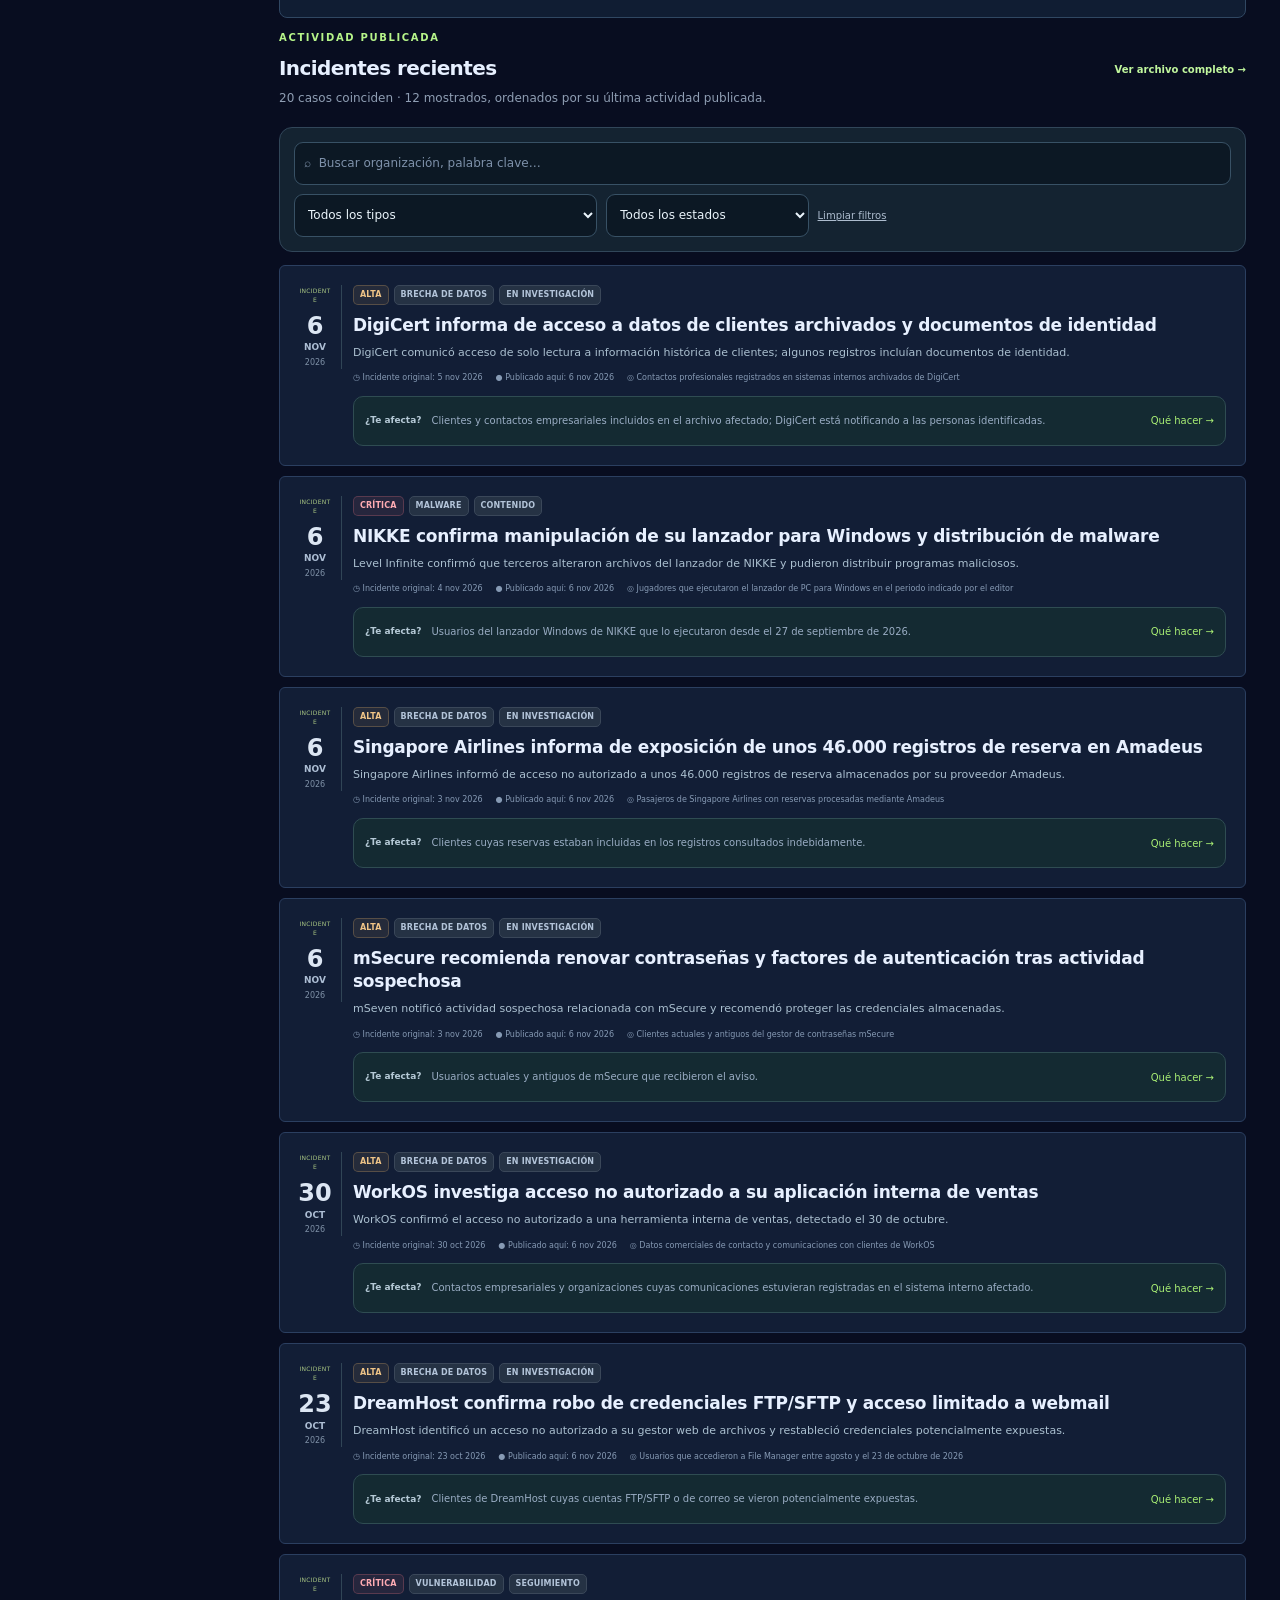
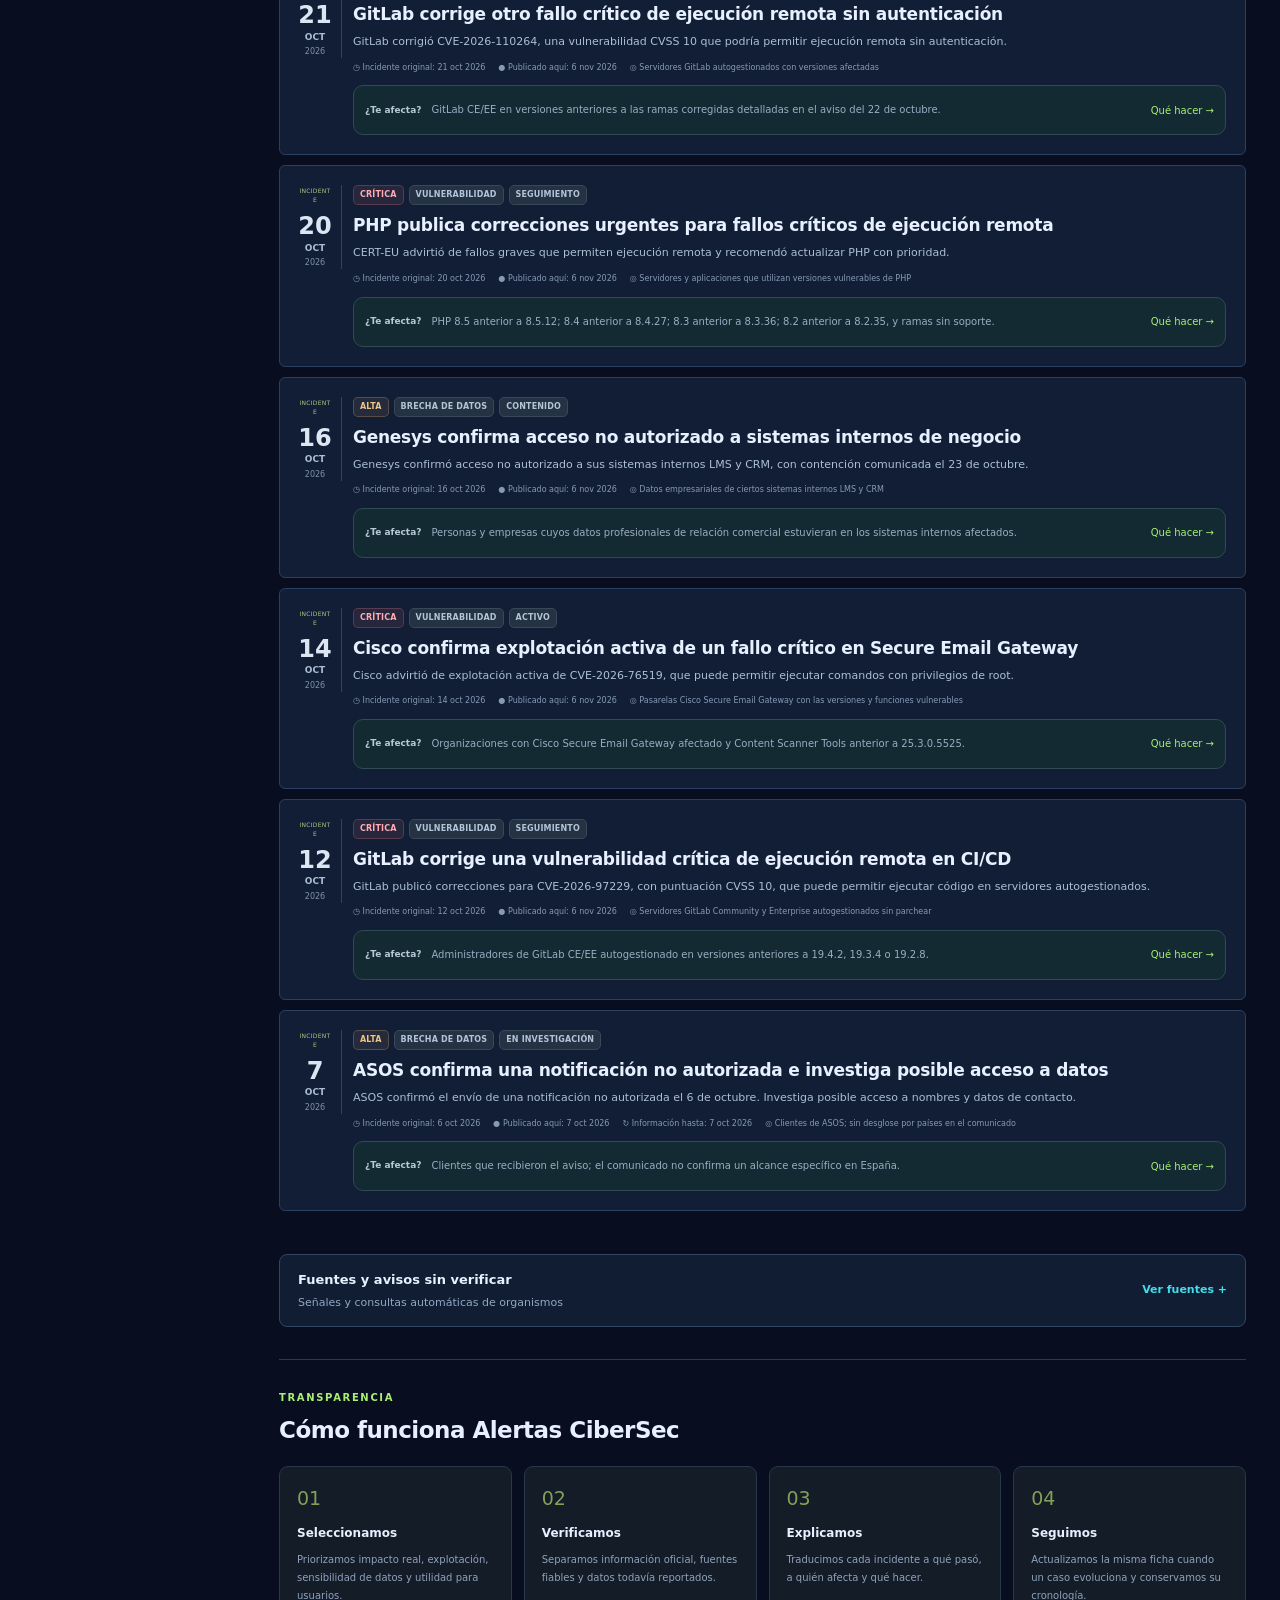
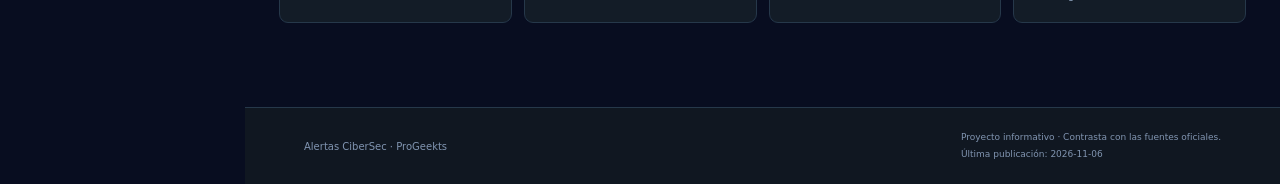
==== commit a98b1e7d: "fix: forzar recarga del módulo de prioridades corregido" ====
--- a/index.html
+++ b/index.html
@@ -36,4 +36,4 @@
 <details class="ops-disclosure ops-source-disclosure"><summary><span><strong>Fuentes y avisos sin verificar</strong><small>Señales y consultas automáticas de organismos</small></span><span class="ops-disclosure-icon">Ver fuentes +</span></summary><div class="ops-disclosure-body"><section class="methodology candidate-section" id="candidateReview"><h2>Avisos pendientes de verificar</h2><p>Consultando cola de revisión…</p></section>
 <section id="sourceAlerts" class="methodology" aria-label="Últimos avisos de fuentes oficiales"><h2>Avisos de organismos oficiales</h2><p>Recopilación automática pendiente de la primera ejecución.</p></section>
 </div></details>
-<section class="methodology" id="metodologia"><p class="eyebrow blue">TRANSPARENCIA</p><h2>Cómo funciona Alertas CiberSec</h2><div class="method-grid"><div><b>01</b><strong>Seleccionamos</strong><p>Priorizamos impacto real, explotación, sensibilidad de datos y utilidad para usuarios.</p></div><div><b>02</b><strong>Verificamos</strong><p>Separamos información oficial, fuentes fiables y datos todavía reportados.</p></div><div><b>03</b><strong>Explicamos</strong><p>Traducimos cada incidente a qué pasó, a quién afecta y qué hacer.</p></div><div><b>04</b><strong>Seguimos</strong><p>Actualizamos la misma ficha cuando un caso evoluciona y conservamos su cronología.</p></div></div></section></main><footer><div class="footer-inner"><span>Alertas CiberSec · ProGeekts</span><div><p>Proyecto informativo · Contrasta con las fuentes oficiales.</p><p id="lastUpdated"></p></div></div></footer></div><script src="incidents.js"></script><script src="app.js"></script><script src="source-alerts.js"></script><script src="incident-candidates.js"></script><script src="threat-console.js"></script><script src="console-extensions.js"></script></body></html>+<section class="methodology" id="metodologia"><p class="eyebrow blue">TRANSPARENCIA</p><h2>Cómo funciona Alertas CiberSec</h2><div class="method-grid"><div><b>01</b><strong>Seleccionamos</strong><p>Priorizamos impacto real, explotación, sensibilidad de datos y utilidad para usuarios.</p></div><div><b>02</b><strong>Verificamos</strong><p>Separamos información oficial, fuentes fiables y datos todavía reportados.</p></div><div><b>03</b><strong>Explicamos</strong><p>Traducimos cada incidente a qué pasó, a quién afecta y qué hacer.</p></div><div><b>04</b><strong>Seguimos</strong><p>Actualizamos la misma ficha cuando un caso evoluciona y conservamos su cronología.</p></div></div></section></main><footer><div class="footer-inner"><span>Alertas CiberSec · ProGeekts</span><div><p>Proyecto informativo · Contrasta con las fuentes oficiales.</p><p id="lastUpdated"></p></div></div></footer></div><script src="incidents.js"></script><script src="app.js"></script><script src="source-alerts.js"></script><script src="incident-candidates.js"></script><script src="threat-console.js"></script><script src="console-extensions.js?v=20261109-2"></script></body></html>
